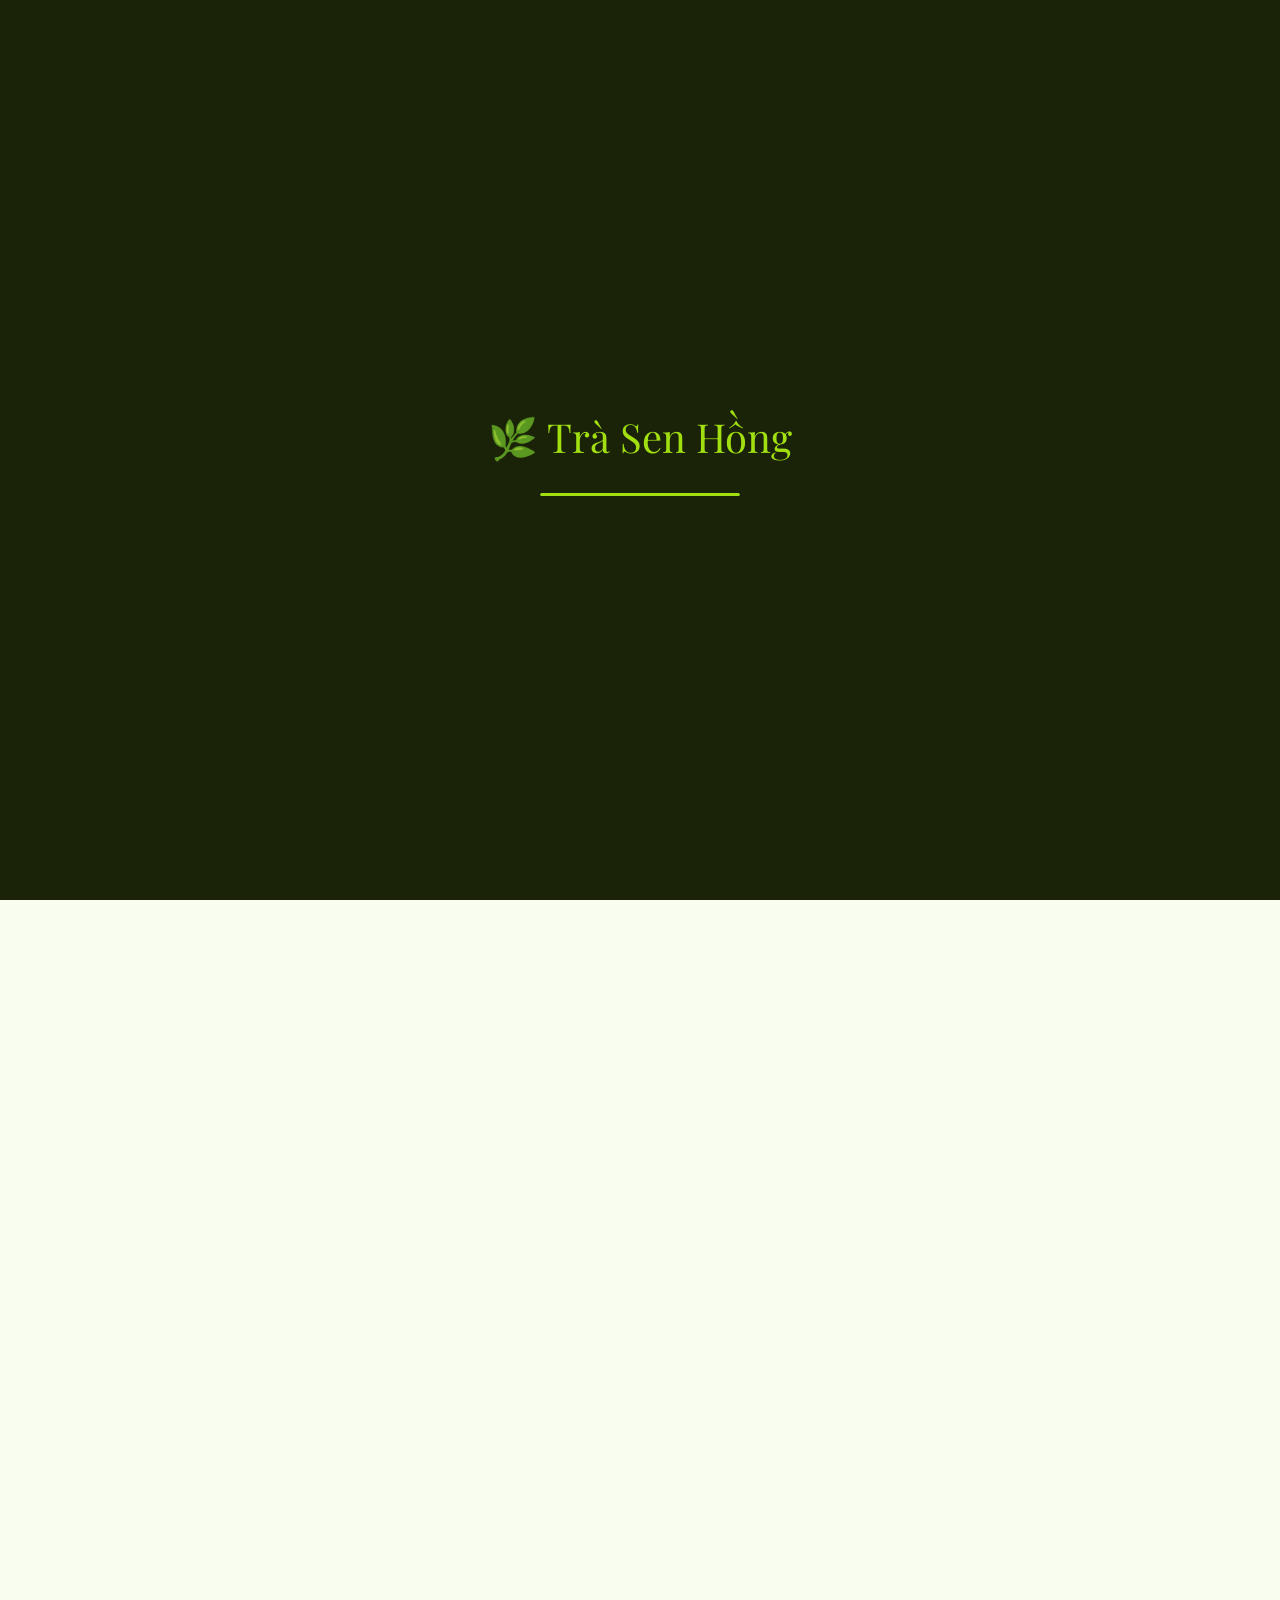
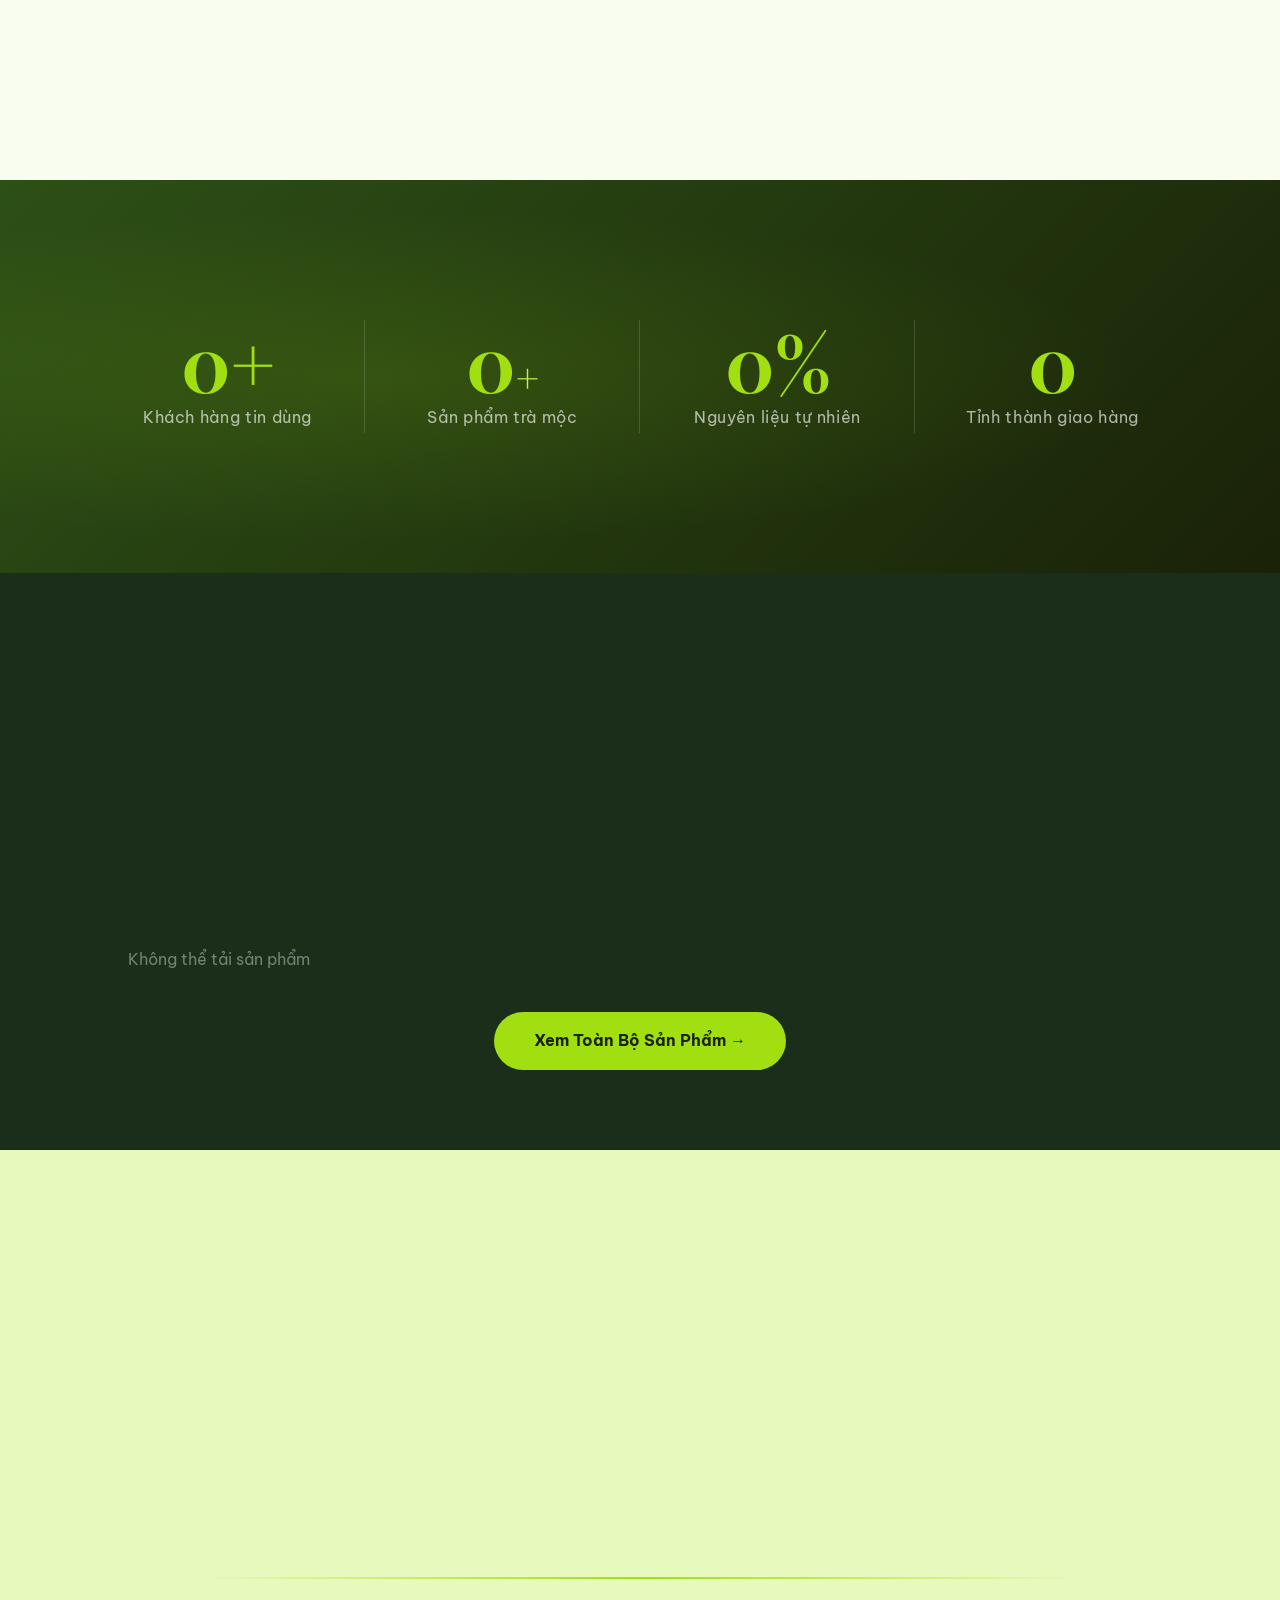
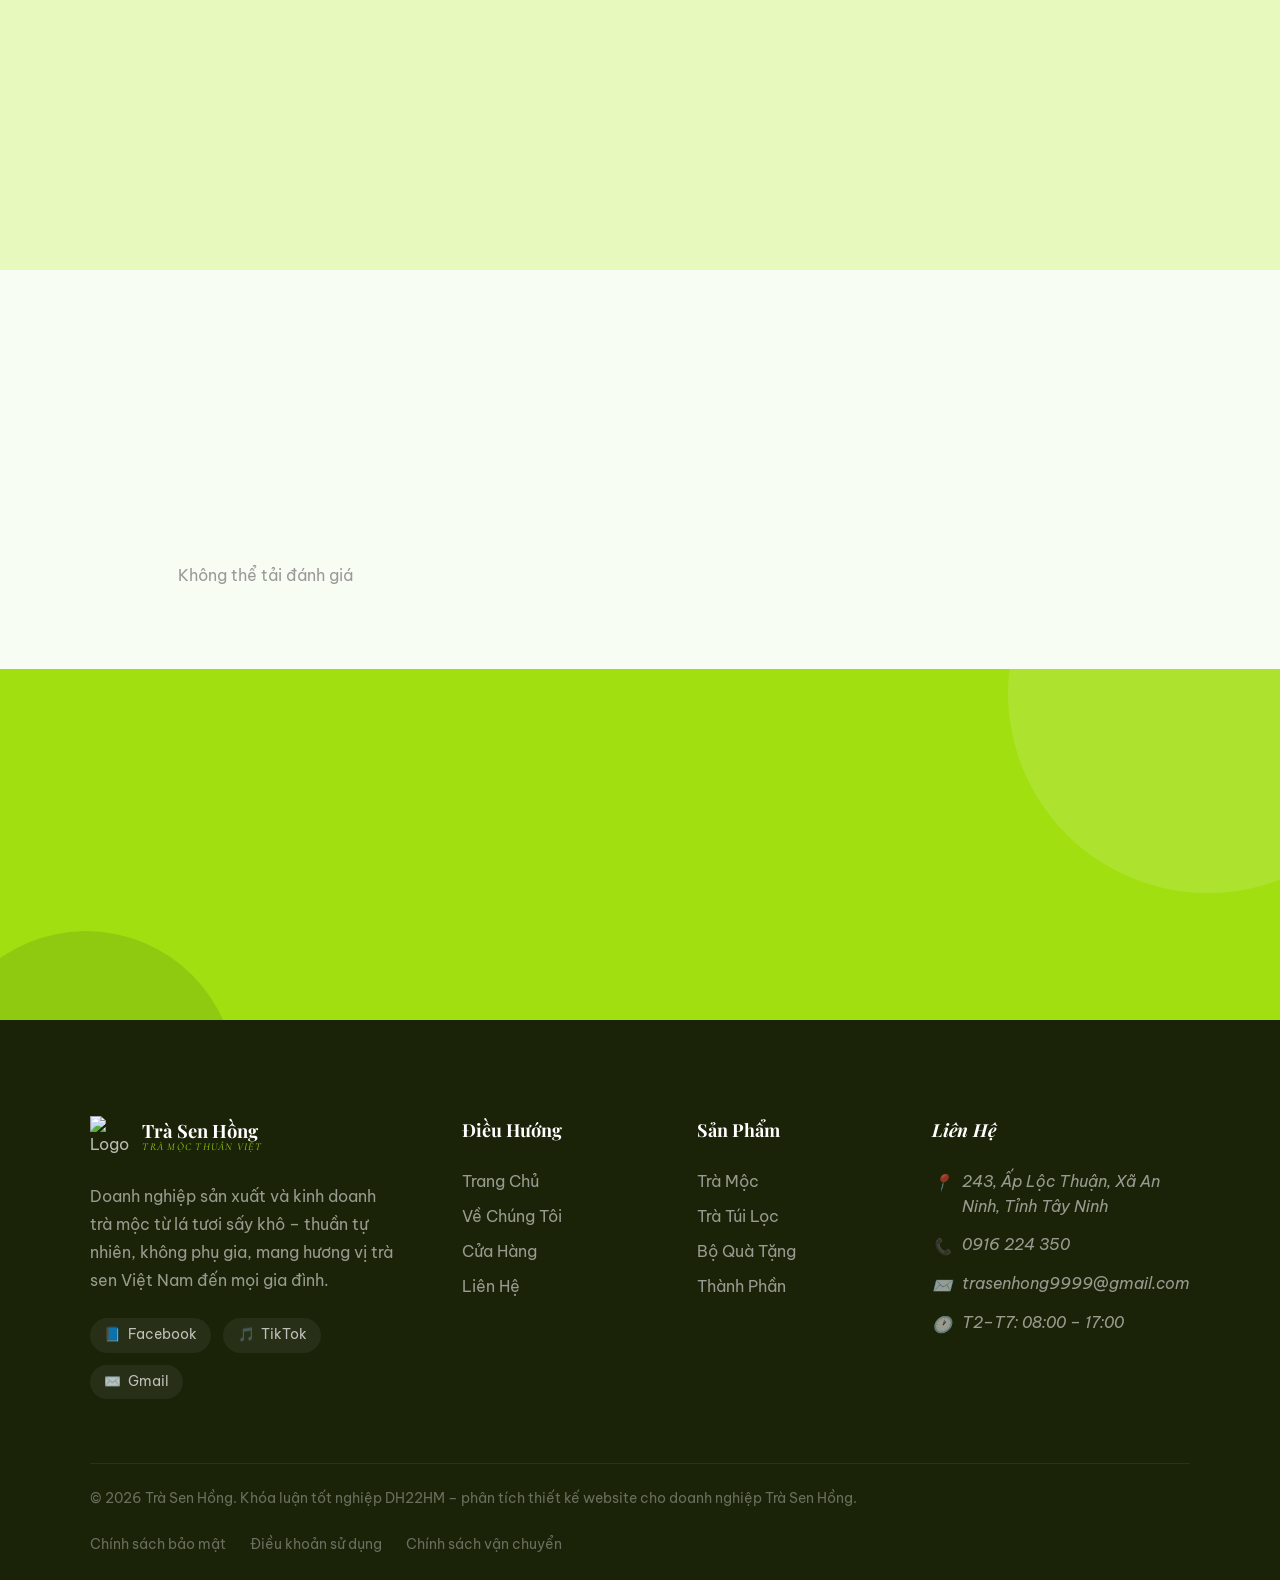
==== index.html @ fddbf292 "update url_tocss" ====
<!doctype html>
<html lang="vi">
  <head>
    <meta charset="UTF-8" />
    <meta name="viewport" content="width=device-width, initial-scale=1.0" />
    <title>Trà Sen Hồng – Trà Mộc Thiên Nhiên Thuần Việt</title>
    <meta
      name="description"
      content="Trà Sen Hồng – Thương hiệu trà mộc từ lá tươi sấy khô đóng hộp, thuần tự nhiên, không phụ gia. Mang hương vị trà xanh Việt Nam đến mọi gia đình."
    />
    <link rel="canonical" href="https://trasenhong.vn/" />
    <meta property="og:type" content="website" />
    <meta
      property="og:title"
      content="Trà Sen Hồng – Trà Mộc Thiên Nhiên Thuần Việt"
    />
    <meta
      property="og:description"
      content="Trà mộc từ lá tươi sấy khô, thuần tự nhiên, đóng hộp cao cấp."
    />
    <link rel="icon" type="image/png" href="./assets/icon/lono_notext.png" />
    <link rel="preconnect" href="https://fonts.googleapis.com" />
    <link rel="preconnect" href="https://fonts.gstatic.com" crossorigin />
    <link rel="stylesheet" href="assets/css/main.css" />
    <style>
      /* ── Products section override ── */
      .hp-products {
        background: #1a2e1a;
        padding: 80px 0;
      }
      .hp-products .section-label {
        color: var(--clr-primary);
      }
      .hp-products .section-heading {
        color: #fff;
      }
      .hp-products .section-subtext {
        color: rgba(255, 255, 255, 0.6);
      }

      .hp-product-grid {
        display: grid;
        grid-template-columns: repeat(auto-fill, minmax(240px, 1fr));
        gap: 24px;
        margin-top: 40px;
        align-items: stretch;
      }
      .hp-card {
        background: #fff;
        border-radius: 20px;
        overflow: hidden;
        transition:
          transform 0.3s,
          box-shadow 0.3s;
        cursor: pointer;
        box-shadow: 0 4px 24px rgba(0, 0, 0, 0.1);
        display: flex;
        flex-direction: column;
      }
      .hp-card:hover {
        transform: translateY(-8px);
        box-shadow: 0 20px 48px rgba(0, 0, 0, 0.2);
      }
      .hp-card__img-wrap {
        width: 100%;
        height: 220px;
        overflow: hidden;
        background: #f0f7f0;
        position: relative;
        flex-shrink: 0;
      }
      .hp-card__img-wrap img {
        width: 100%;
        height: 100%;
        object-fit: cover;
        object-position: center;
        transition: transform 0.4s;
        display: block;
      }
      .hp-card:hover .hp-card__img-wrap img {
        transform: scale(1.07);
      }
      .hp-card__emoji {
        width: 100%;
        height: 100%;
        display: flex;
        align-items: center;
        justify-content: center;
        font-size: 4rem;
      }
      .hp-card__body {
        padding: 16px 16px 14px;
        display: flex;
        flex-direction: column;
        flex: 1;
      }
      .hp-card__cat {
        font-size: 0.7rem;
        color: var(--clr-primary);
        font-weight: 700;
        text-transform: uppercase;
        letter-spacing: 0.09em;
        margin-bottom: 6px;
      }
      .hp-card__name {
        font-size: 1rem;
        font-weight: 700;
        color: #1a2e1a;
        margin-bottom: 10px;
        line-height: 1.4;
        flex: 1;
      }
      .hp-card__price {
        display: flex;
        align-items: center;
        gap: 8px;
        margin-bottom: 14px;
        flex-wrap: wrap;
      }
      .hp-card__price-cur {
        font-size: 1.1rem;
        font-weight: 700;
        color: var(--clr-primary);
      }
      .hp-card__price-old {
        font-size: 0.82rem;
        color: #bbb;
        text-decoration: line-through;
      }
      .hp-card__btn {
        display: block;
        width: 100%;
        padding: 11px;
        background: var(--clr-primary);
        color: #fff;
        border: none;
        border-radius: 10px;
        font-size: 0.92rem;
        font-weight: 700;
        cursor: pointer;
        transition:
          background 0.2s,
          transform 0.15s;
        letter-spacing: 0.02em;
      }
      .hp-card__btn:hover {
        background: #5a9e28;
        transform: scale(1.02);
      }
      .hp-products-loading {
        text-align: center;
        color: rgba(255, 255, 255, 0.5);
        padding: 60px 0;
        font-size: 1.1rem;
      }

      /* ── Reviews ── */
      .reviews-section {
        padding: 80px 0;
        background: #f8fdf4;
      }
      .review-grid {
        display: grid;
        grid-template-columns: repeat(auto-fill, minmax(280px, 1fr));
        gap: 24px;
        margin-top: 40px;
      }
      .review-card {
        background: #fff;
        border-radius: 16px;
        padding: 28px 24px;
        box-shadow: 0 4px 20px rgba(0, 0, 0, 0.06);
        border-left: 4px solid var(--clr-primary);
      }
      .review-card__stars {
        color: #f5a623;
        font-size: 1.1rem;
        margin-bottom: 8px;
      }
      .review-card__text {
        color: #444;
        font-style: italic;
        line-height: 1.7;
        margin-bottom: 16px;
        font-size: 0.95rem;
      }
      .review-card__author {
        display: flex;
        align-items: center;
        gap: 12px;
      }
      .review-card__avatar {
        width: 42px;
        height: 42px;
        border-radius: 50%;
        background: var(--clr-primary);
        color: #fff;
        font-weight: 700;
        font-size: 1rem;
        display: flex;
        align-items: center;
        justify-content: center;
        flex-shrink: 0;
      }
      .review-card__name {
        font-weight: 700;
        color: #1a2e1a;
        font-size: 0.9rem;
      }
      .review-card__loc {
        font-size: 0.8rem;
        color: #888;
      }
      .reviews-loading {
        text-align: center;
        color: #999;
        padding: 40px 0;
      }
    </style>
  </head>
  <body>
    <div class="page-loader" aria-hidden="true">
      <div class="loader__logo">🌿 Trà Sen Hồng</div>
      <div class="loader__bar-wrap"><div class="loader__bar"></div></div>
    </div>

    <div class="scroll-progress" aria-hidden="true"></div>
    <button class="back-to-top" aria-label="Lên đầu trang">↑</button>

    <header class="navbar transparent" role="banner">
      <div class="container navbar__inner">
        <a
          href="index.html"
          class="navbar__logo"
          aria-label="Trà Sen Hồng – Trang chủ"
        >
          <img
            src="./assets/icon/logo.png"
            class="navbar__logo-img"
            alt="Logo Trà Sen Hồng"
          />
          <div class="navbar__logo-text">
            <span class="navbar__logo-name">Trà Sen Hồng</span>
            <span class="navbar__logo-tagline">Trà Việt</span>
          </div>
        </a>
        <nav class="navbar__menu" aria-label="Menu chính">
          <a href="index.html" class="navbar__link active">Trang Chủ</a>
          <a href="about.html" class="navbar__link">Về Chúng Tôi</a>
          <a href="shop.html" class="navbar__link">Cửa Hàng</a>
          <a href="contact.html" class="navbar__link">Liên Hệ</a>
          <a href="shop.html" class="navbar__link navbar__cta ripple-wrap"
            >Mua Ngay</a
          >
        </nav>
        <button
          class="navbar__hamburger"
          aria-label="Mở menu"
          aria-expanded="false"
          aria-controls="mobile-drawer"
        >
          <span class="hamburger-line"></span>
          <span class="hamburger-line"></span>
          <span class="hamburger-line"></span>
        </button>
      </div>
      <nav class="navbar__drawer" id="mobile-drawer" aria-label="Menu di động">
        <a href="index.html" class="navbar__link">Trang Chủ</a>
        <a href="about.html" class="navbar__link">Về Chúng Tôi</a>
        <a href="shop.html" class="navbar__link">Cửa Hàng</a>
        <a href="contact.html" class="navbar__link">Liên Hệ</a>
        <a
          href="shop.html"
          class="navbar__link"
          style="color: var(--clr-primary)"
          >🛒 Mua Ngay</a
        >
      </nav>
    </header>

    <!-- HERO -->
    <section class="hero" id="hero" aria-label="Giới thiệu Trà Sen Hồng">
      <div class="hero__video-wrap">
        <video
          class="hero__video"
          src="assets/vid/qc_background.mp4"
          autoplay
          muted
          loop
          playsinline
          poster="assets/pic/backgr_main.jpg"
          aria-hidden="true"
        ></video>
      </div>
      <div class="hero__overlay" aria-hidden="true"></div>
      <div class="container">
        <div class="hero__content">
          <p class="hero__eyebrow">
            <span class="hero__eyebrow-line"></span>
            THUẦN TỰ NHIÊN • TINH HOA TỪ SEN
          </p>
          <h1 class="hero__title">
            Thưởng Thức Trà<br />
            <em>Từ Vẻ Đẹp Cây Sen</em>
          </h1>
          <p class="hero__desc">
            Từ những phần tinh túy nhất của cây sen – lá, hoa đến hạt – từng
            nguyên liệu đều được chọn lựa kỹ lưỡng và kết hợp với thảo mộc tự
            nhiên. Đảm bảo an toàn mà vẫn giữ được tinh túy từ thiên nhiên.
          </p>
          <div class="hero__actions">
            <a href="shop.html" class="btn btn-primary ripple-wrap"
              >🛒 Mua Sản Phẩm</a
            >
            <a href="#about" class="btn btn-outline">Tìm Hiểu Thêm</a>
          </div>
        </div>
      </div>
      <div class="hero__badges" aria-hidden="true">
        <div class="hero__badge">
          <div class="hero__badge-text">
            <span class="hero__badge-num">100%</span>
            <span class="hero__badge-label">Tự nhiên</span>
          </div>
        </div>
        <div class="hero__badge">
          <div class="hero__badge-text">
            <span class="hero__badge-num">300+</span>
            <span class="hero__badge-label">Đơn giao</span>
          </div>
        </div>
      </div>
      <div class="hero__scroll-cue" aria-hidden="true">
        <div class="hero__scroll-mouse"></div>
        <span>Cuộn xuống</span>
      </div>
    </section>

    <!-- ABOUT SNIPPET -->
    <section class="about section" id="about" aria-labelledby="about-heading">
      <div class="container">
        <div class="about__inner">
          <div
            class="about__image-wrap parallax-img-wrap"
            data-parallax-speed="0.05"
            data-reveal="left"
          >
            <img
              src="https://images.unsplash.com/photo-1544787219-7f47ccb76574?w=700&auto=format&fit=crop"
              alt="Vườn trà xanh của Trà Sen Hồng"
              loading="lazy"
              width="700"
              height="875"
            />
            <div class="about__image-badge float-anim">
              <strong>5+</strong>
              <span>Năm kinh nghiệm</span>
            </div>
          </div>
          <div class="about__content" data-reveal="right">
            <p class="section-label">Về Chúng Tôi</p>
            <h2 class="section-heading" id="about-heading">
              Câu Chuyện Của<br /><span>Trà Sen Hồng</span>
            </h2>
            <p class="about__desc">
              Trà Sen Hồng được thành lập với tâm huyết mang đến cho người Việt
              những sản phẩm trà mộc chất lượng cao, thuần tự nhiên. Chúng tôi
              lựa chọn từng nguyên liệu tươi, với phương pháp sấy khô đảm bảo
              giữ nguyên dưỡng chất và hương thơm đặc trưng.
            </p>
            <div class="about__values stagger-children">
              <div class="about__value-item">
                <div class="about__value-text">
                  <strong>Nguyên liệu sạch</strong>
                  <span>Lá tươi không thuốc trừ sâu</span>
                </div>
              </div>
              <div class="about__value-item">
                <div class="about__value-text">
                  <strong>Công nghệ hiện đại</strong>
                  <span>Sấy khô giữ hương vị</span>
                </div>
              </div>
              <div class="about__value-item">
                <div class="about__value-text">
                  <strong>Đóng hộp cao cấp</strong>
                  <span>Bảo quản dài lâu</span>
                </div>
              </div>
              <div class="about__value-item">
                <div class="about__value-text">
                  <strong>Giao hàng toàn quốc</strong>
                  <span>Nhanh chóng, an toàn</span>
                </div>
              </div>
            </div>
            <a href="about.html" class="btn btn-dark">Xem Thêm Về Chúng Tôi</a>
          </div>
        </div>
      </div>
    </section>

    <!-- STATS -->
    <section class="stats section" id="stats" aria-label="Thống kê nổi bật">
      <div class="container">
        <div class="stats__grid">
          <div class="stats__item">
            <div class="stats__number">
              <span class="counter" data-target="500" data-suffix="+">0+</span>
            </div>
            <p class="stats__label">Khách hàng tin dùng</p>
          </div>
          <div class="stats__item">
            <div class="stats__number">
              <span class="counter" data-target="8">0</span
              ><span class="stats__unit">+</span>
            </div>
            <p class="stats__label">Sản phẩm trà mộc</p>
          </div>
          <div class="stats__item">
            <div class="stats__number">
              <span class="counter" data-target="100" data-suffix="%">0%</span>
            </div>
            <p class="stats__label">Nguyên liệu tự nhiên</p>
          </div>
          <div class="stats__item">
            <div class="stats__number">
              <span class="counter" data-target="63">0</span>
            </div>
            <p class="stats__label">Tỉnh thành giao hàng</p>
          </div>
        </div>
      </div>
    </section>

    <!-- SẢN PHẨM TỪ API -->
    <section
      class="hp-products"
      id="products"
      aria-labelledby="products-heading"
    >
      <div class="container">
        <div class="text-center" data-reveal>
          <p class="section-label">Sản Phẩm</p>
          <h2 class="section-heading" id="products-heading">
            Trà Mộc<br /><span>Chọn Lọc</span>
          </h2>
          <p
            class="section-subtext"
            style="text-align: center; max-width: 600px; margin-inline: auto"
          >
            Từng hộp trà là kết tinh của thiên nhiên và kỹ thuật sấy khô hiện
            đại giữ nguyên hương thơm tươi ngon của lá trà xanh.
          </p>
        </div>
        <div class="hp-product-grid" id="hpProductGrid">
          <div class="hp-products-loading">🍃 Đang tải sản phẩm…</div>
        </div>
        <div class="text-center" style="margin-top: 40px">
          <a
            href="shop.html"
            class="btn btn-primary"
            style="padding: 1rem 2.5rem; font-size: 1rem"
            >Xem Toàn Bộ Sản Phẩm →</a
          >
        </div>
      </div>
    </section>

    <!-- QUY TRÌNH -->
    <section
      class="process section"
      id="process"
      aria-labelledby="process-heading"
    >
      <div class="container">
        <div class="text-center" data-reveal>
          <p class="section-label">Quy Trình</p>
          <h2 class="section-heading" id="process-heading">
            Từ Vườn Trà<br /><span>Đến Hộp Trà Của Bạn</span>
          </h2>
          <p class="section-subtext" style="margin-inline: auto">
            Mỗi hộp trà Sen Hồng trải qua 4 giai đoạn kiểm soát chất lượng
            nghiêm ngặt.
          </p>
        </div>
        <div class="process__steps">
          <div class="process__step" data-reveal>
            <span class="process__step-num" aria-hidden="true">01</span>
            <h3 class="process__step-title">Thu Hái</h3>
            <p class="process__step-desc">
              Nguyên liệu được thu hái thủ công từ các loại thảo mộc vào thời
              điểm thích hợp, đảm bảo độ tươi và chất lượng tốt nhất.
            </p>
          </div>
          <div class="process__step" data-reveal>
            <span class="process__step-num" aria-hidden="true">02</span>
            <h3 class="process__step-title">Phân Loại</h3>
            <p class="process__step-desc">
              Từng nguyên liệu được chọn lọc kỹ theo kích thước, màu sắc và chất
              lượng, loại bỏ tạp chất để giữ lại phần tinh túy nhất.
            </p>
          </div>
          <div class="process__step" data-reveal>
            <span class="process__step-num" aria-hidden="true">03</span>
            <h3 class="process__step-title">Sấy Khô</h3>
            <p class="process__step-desc">
              Sử dụng công nghệ sấy hiện đại với nhiệt độ phù hợp, giúp giữ
              nguyên hương thơm tự nhiên và dưỡng chất của thảo mộc.
            </p>
          </div>
          <div class="process__step" data-reveal>
            <span class="process__step-num" aria-hidden="true">04</span>
            <h3 class="process__step-title">Đóng Gói</h3>
            <p class="process__step-desc">
              Sản phẩm được đóng gói trong môi trường sạch, đảm bảo an toàn và
              giữ trọn hương vị khi đến tay người dùng.
            </p>
          </div>
        </div>
      </div>
    </section>

    <!-- ĐÁNH GIÁ TỪ DATABASE -->
    <section
      class="reviews-section"
      id="reviews"
      aria-labelledby="reviews-heading"
    >
      <div class="container">
        <div class="text-center" data-reveal>
          <p class="section-label">Khách Hàng Nói Gì</p>
          <h2 class="section-heading" id="reviews-heading">
            Phản Hồi Từ<br /><span>Người Thưởng Trà</span>
          </h2>
        </div>
        <div class="review-grid" id="reviewGrid">
          <div class="reviews-loading">🍃 Đang tải đánh giá…</div>
        </div>
      </div>
    </section>

    <!-- CTA -->
    <section class="cta-banner" id="cta" aria-labelledby="cta-heading">
      <div class="container">
        <div class="cta-banner__inner" data-reveal>
          <div>
            <h2 class="cta-banner__title" id="cta-heading">
              Thưởng Thức Trà Sen Hồng Ngay Hôm Nay
            </h2>
            <p class="cta-banner__desc">
              Miễn phí vận chuyển cho đơn hàng từ 200.000₫ · Giao toàn quốc
            </p>
          </div>
          <div class="cta-banner__actions">
            <a href="shop.html" class="btn btn-dark ripple-wrap"
              >🛒 Đặt Hàng Ngay</a
            >
            <a
              href="contact.html"
              class="btn"
              style="
                background: transparent;
                border: 2px solid var(--clr-dark);
                color: var(--clr-dark);
              "
              >Liên Hệ</a
            >
          </div>
        </div>
      </div>
    </section>

    <!-- FOOTER -->
    <footer class="footer" role="contentinfo">
      <div class="container">
        <div class="footer__grid">
          <div class="footer__brand">
            <a
              href="index.html"
              class="navbar__logo"
              aria-label="Trà Sen Hồng – Trang chủ"
            >
              <img
                src="./assets/icon/lono_notext.png"
                class="navbar__logo-img"
                alt="Logo Trà Sen Hồng"
                aria-hidden="true"
              />
              <div class="navbar__logo-text">
                <span class="navbar__logo-name">Trà Sen Hồng</span>
                <span class="navbar__logo-tagline">Trà Mộc Thuần Việt</span>
              </div>
            </a>
            <p class="footer__tagline">
              Doanh nghiệp sản xuất và kinh doanh trà mộc từ lá tươi sấy khô –
              thuần tự nhiên, không phụ gia, mang hương vị trà sen Việt Nam đến
              mọi gia đình.
            </p>
            <div class="footer__socials">
              <a
                href="https://www.facebook.com/profile.php?id=100079732578251"
                class="footer__social-link"
                target="_blank"
                rel="noopener"
                ><span>📘</span> Facebook</a
              >
              <a
                href="https://www.tiktok.com/@trasenhongloan"
                class="footer__social-link"
                target="_blank"
                rel="noopener"
                ><span>🎵</span> TikTok</a
              >
              <a
                href="mailto:trasenhong9999@gmail.com"
                class="footer__social-link"
                ><span>✉️</span> Gmail</a
              >
            </div>
          </div>
          <nav aria-label="Liên kết trang">
            <h3 class="footer__col-title">Điều Hướng</h3>
            <ul class="footer__links">
              <li><a href="index.html" class="footer__link">Trang Chủ</a></li>
              <li>
                <a href="about.html" class="footer__link">Về Chúng Tôi</a>
              </li>
              <li><a href="shop.html" class="footer__link">Cửa Hàng</a></li>
              <li><a href="contact.html" class="footer__link">Liên Hệ</a></li>
            </ul>
          </nav>
          <nav aria-label="Danh mục sản phẩm">
            <h3 class="footer__col-title">Sản Phẩm</h3>
            <ul class="footer__links">
              <li>
                <a href="shop.html?cat=tra-moc" class="footer__link">Trà Mộc</a>
              </li>
              <li>
                <a href="shop.html?cat=tra-tui-loc" class="footer__link"
                  >Trà Túi Lọc</a
                >
              </li>
              <li>
                <a href="shop.html?cat=qua-tang" class="footer__link"
                  >Bộ Quà Tặng</a
                >
              </li>
              <li>
                <a href="shop.html?cat=thanh-phan" class="footer__link"
                  >Thành Phần</a
                >
              </li>
            </ul>
          </nav>
          <address>
            <h3 class="footer__col-title">Liên Hệ</h3>
            <ul class="footer__contact-items">
              <li class="footer__contact-item">
                <span class="footer__contact-icon">📍</span
                ><span>243, Ấp Lộc Thuận, Xã An Ninh, Tỉnh Tây Ninh</span>
              </li>
              <li class="footer__contact-item">
                <span class="footer__contact-icon">📞</span
                ><a href="tel:+840916224350" style="color: inherit"
                  >0916 224 350</a
                >
              </li>
              <li class="footer__contact-item">
                <span class="footer__contact-icon">✉️</span
                ><a
                  href="mailto:trasenhong9999@gmail.com"
                  style="color: inherit"
                  >trasenhong9999@gmail.com</a
                >
              </li>
              <li class="footer__contact-item">
                <span class="footer__contact-icon">🕐</span
                ><span>T2–T7: 08:00 – 17:00</span>
              </li>
            </ul>
          </address>
        </div>
        <div class="footer__bottom">
          <p class="footer__copy">
            © 2026 <a href="index.html">Trà Sen Hồng</a>. Khóa luận tốt nghiệp
            DH22HM – phân tích thiết kế website cho doanh nghiệp Trà Sen Hồng.
          </p>
          <nav class="footer__legal" aria-label="Pháp lý">
            <a href="#">Chính sách bảo mật</a>
            <a href="#">Điều khoản sử dụng</a>
            <a href="#">Chính sách vận chuyển</a>
          </nav>
        </div>
      </div>
    </footer>

    <script src="js/main.js"></script>
    <script src="js/navbar.js"></script>
    <script src="js/api.js"></script>
    <script>
      (function () {
        const BASE_URL = "http://localhost:3000";
        const API_URL = BASE_URL + "/api";
        const fmt = (n) => n.toLocaleString("vi-VN") + "₫";
        const emojis = ["🍵", "🌿", "🎁", "🌸", "🫖", "🌺", "🏆", "🫙"];
        const getEmoji = (id) => emojis[(id - 1) % emojis.length] || "🍵";
        const catMap = {
          "tra-moc": "Trà Mộc",
          "tra-tui-loc": "Trà Túi Lọc",
          "qua-tang": "Bộ Quà Tặng",
          "thanh-phan": "Thành Phần",
        };

        // ── Load sản phẩm ──
        async function loadProducts() {
          const grid = document.getElementById("hpProductGrid");
          try {
            const res = await fetch(`${API_URL}/products?limit=4&sort=newest`);
            const data = await res.json();
            if (!data.success || !data.rows.length) {
              grid.innerHTML =
                "<p style='color:#aaa;text-align:center'>Chưa có sản phẩm</p>";
              return;
            }
            grid.innerHTML = data.rows
              .map((p) => {
                const imgSrc = p.images?.length
                  ? p.images[0].startsWith("http")
                    ? p.images[0]
                    : BASE_URL + p.images[0]
                  : null;

                const discount = p.original_price
                  ? Math.round((1 - p.price / p.original_price) * 100)
                  : 0;
                const imgBlock = imgSrc
                  ? `<div class="hp-card__img-wrap"><img src="${imgSrc}" alt="${p.name}" loading="lazy"></div>`
                  : `<div class="hp-card__img-wrap"><div class="hp-card__emoji">${getEmoji(p.id)}</div></div>`;
                return `
          <div class="hp-card" onclick="location.href='shop.html'">
            ${imgBlock}
            <div class="hp-card__body">
              <p class="hp-card__cat">${catMap[p.category_slug] || p.category_slug}</p>
              <h3 class="hp-card__name">${p.name}</h3>
              <div class="hp-card__price">
                <span class="hp-card__price-cur">${fmt(p.price)}</span>
                ${p.original_price ? `<span class="hp-card__price-old">${fmt(p.original_price)}</span>` : ""}
                ${discount ? `<span style="background:#e8f5e9;color:#2d6a2d;font-size:.72rem;padding:2px 8px;border-radius:20px;font-weight:700">-${discount}%</span>` : ""}
              </div>
              <button class="hp-card__btn" onclick="event.stopPropagation();location.href='shop.html'">🛒 Mua Ngay</button>
            </div>
          </div>`;
              })
              .join("");
          } catch (e) {
            grid.innerHTML =
              "<p style='color:rgba(255,255,255,.4);text-align:center'>Không thể tải sản phẩm</p>";
          }
        }

        // ── Load đánh giá ──
        async function loadReviews() {
          const grid = document.getElementById("reviewGrid");
          try {
            const res = await fetch(`${API_URL}/reviews?limit=5`);
            const data = await res.json();
            if (!data.success || !data.reviews.length) {
              grid.innerHTML =
                "<p style='color:#999;text-align:center'>Chưa có đánh giá</p>";
              return;
            }
            grid.innerHTML = data.reviews
              .map((r) => {
                const stars = "★".repeat(r.rating) + "☆".repeat(5 - r.rating);
                const initial = r.name.trim().charAt(0).toUpperCase();
                return `
          <div class="review-card">
            <div class="review-card__stars">${stars}</div>
            <p class="review-card__text">${r.content}</p>
            <div class="review-card__author">
              <div class="review-card__avatar">${initial}</div>
              <div>
                <p class="review-card__name">${r.name}</p>
                <p class="review-card__loc">${r.location || ""}</p>
              </div>
            </div>
          </div>`;
              })
              .join("");
          } catch (e) {
            grid.innerHTML =
              "<p style='color:#999;text-align:center'>Không thể tải đánh giá</p>";
          }
        }

        loadProducts();
        loadReviews();
      })();
    </script>
  </body>
</html>
---- assets/css/main.css ----
@import url('https://fonts.googleapis.com/css2?family=Playfair+Display:ital,wght@0,600;0,700;1,600&family=Be+Vietnam+Pro:wght@400;500;600;700&family=Cormorant+Garamond:ital,wght@1,500;1,600&display=swap');

/* ─── DESIGN TOKENS ──────────────────────────────────────────── */
:root {
  --clr-primary:       #a1df11;
  --clr-primary-dark:  #7ab80d;
  --clr-primary-light: #c8f04a;
  --clr-primary-muted: #e8f9be;
  --clr-accent:        #2d5016;
  --clr-accent-mid:    #4a7c1f;
  --clr-earth:         #8b6914;
  --clr-earth-light:   #d4a843;
  --clr-earth-pale:    #fdf6e3;
  --clr-dark:          #1a2208;
  --clr-dark-mid:      #2c3d10;
  --clr-text-dark:     #1e2d09;
  --clr-text-body:     #3d4a1e;
  --clr-text-muted:    #6b7a45;
  --clr-white:         #ffffff;
  --clr-off-white:     #f9fdf0;

  --font-display: 'Playfair Display', Georgia, serif;
  --font-body:    'Be Vietnam Pro', sans-serif;
  --font-accent:  'Cormorant Garamond', Georgia, serif;

  --fs-xs:   clamp(0.75rem,  1.5vw, 0.85rem);
  --fs-sm:   clamp(0.875rem, 1.8vw, 1rem);
  --fs-base: clamp(1rem,     2vw,   1.125rem);
  --fs-md:   clamp(1.125rem, 2.5vw, 1.35rem);
  --fs-lg:   clamp(1.35rem,  3vw,   1.75rem);
  --fs-xl:   clamp(1.75rem,  4vw,   2.5rem);
  --fs-2xl:  clamp(2.2rem,   5vw,   3.5rem);
  --fs-3xl:  clamp(2.8rem,   6vw,   5rem);

  --space-xs:  0.5rem;
  --space-sm:  1rem;
  --space-md:  1.5rem;
  --space-lg:  2.5rem;
  --space-xl:  4rem;
  --space-2xl: 6rem;
  --space-3xl: 9rem;

  --radius-sm:   6px;
  --radius-md:   12px;
  --radius-lg:   20px;
  --radius-xl:   40px;
  --radius-pill: 999px;

  --shadow-sm:  0 2px 8px rgba(45,80,22,.12);
  --shadow-md:  0 6px 24px rgba(45,80,22,.18);
  --shadow-lg:  0 16px 48px rgba(45,80,22,.22);
  --shadow-glow: 0 0 30px rgba(161,223,17,.35);

  --ease-out:    cubic-bezier(0.25, 0.46, 0.45, 0.94);
  --ease-spring: cubic-bezier(0.34, 1.56, 0.64, 1);
  --dur-fast:  0.2s;
  --dur-mid:   0.4s;
  --dur-slow:  0.7s;

  --container-max: 1280px;
  --nav-height:    80px;
  --section-pad:   clamp(3rem, 8vw, 7rem);
}

/* ─── RESET & BASE ───────────────────────────────────────────── */
*, *::before, *::after { box-sizing: border-box; margin: 0; padding: 0; }
html { scroll-behavior: smooth; font-size: 16px; }
body {
  font-family: var(--font-body);
  color: var(--clr-text-body);
  background: var(--clr-white);
  line-height: 1.6;
  overflow-x: hidden;
}
img, video { display: block; max-width: 100%; }
a { text-decoration: none; color: inherit; }
button { cursor: pointer; border: none; background: none; font: inherit; }
ul { list-style: none; }
input, textarea, select { font: inherit; }

.container {
  width: 100%;
  max-width: var(--container-max);
  margin-inline: auto;
  padding-inline: clamp(1rem, 4vw, 2.5rem);
}

.section { padding-block: var(--section-pad); }
.text-center { text-align: center; }

.section-label {
  display: inline-flex;
  align-items: center;
  gap: 0.6rem;
  font-size: var(--fs-xs);
  font-weight: 700;
  letter-spacing: 0.18em;
  text-transform: uppercase;
  color: var(--clr-accent);
  margin-bottom: var(--space-sm);
}
.section-label::before, .section-label::after {
  content: '';
  display: block;
  width: 28px;
  height: 1.5px;
  background: currentColor;
  opacity: 0.5;
}

.section-heading {
  font-family: var(--font-display);
  font-size: var(--fs-2xl);
  font-weight: 700;
  color: var(--clr-text-dark);
  line-height: 1.15;
  margin-bottom: var(--space-sm);
}
.section-heading span { color: var(--clr-accent); }
.section-subtext {
  font-size: var(--fs-base);
  color: var(--clr-text-muted);
  max-width: 60ch;
  line-height: 1.8;
}

/* ─── BUTTONS ────────────────────────────────────────────────── */
.btn {
  display: inline-flex;
  align-items: center;
  gap: 0.5rem;
  padding: 0.85rem 1.75rem;
  font-size: var(--fs-sm);
  font-weight: 700;
  border-radius: var(--radius-pill);
  transition: all var(--dur-fast) var(--ease-spring);
  position: relative;
  overflow: hidden;
  white-space: nowrap;
}
.btn-primary {
  background: var(--clr-primary);
  color: var(--clr-dark);
}
.btn-primary:hover {
  background: var(--clr-primary-light);
  transform: translateY(-2px);
  box-shadow: 0 6px 20px rgba(161,223,17,.4);
}
.btn-outline {
  background: transparent;
  border: 2px solid rgba(255,255,255,.5);
  color: var(--clr-white);
}
.btn-outline:hover {
  border-color: var(--clr-primary);
  color: var(--clr-primary);
  transform: translateY(-2px);
}
.btn-dark {
  background: var(--clr-dark);
  color: var(--clr-white);
}
.btn-dark:hover {
  background: var(--clr-dark-mid);
  transform: translateY(-2px);
  box-shadow: var(--shadow-md);
}

/* Ripple */
.ripple-wrap { overflow: hidden; }
.ripple {
  position: absolute;
  border-radius: 50%;
  background: rgba(255,255,255,.3);
  transform: scale(0);
  animation: rippleAnim .6s linear;
  pointer-events: none;
}
@keyframes rippleAnim {
  to { transform: scale(4); opacity: 0; }
}

/* ─── PAGE LOADER ────────────────────────────────────────────── */
.page-loader {
  position: fixed;
  inset: 0;
  background: var(--clr-dark);
  z-index: 9999;
  display: flex;
  flex-direction: column;
  align-items: center;
  justify-content: center;
  gap: var(--space-md);
  transition: opacity var(--dur-mid) var(--ease-out), visibility var(--dur-mid);
}
.page-loader.hidden { opacity: 0; visibility: hidden; pointer-events: none; }
.loader__logo {
  font-family: var(--font-display);
  font-size: var(--fs-xl);
  color: var(--clr-primary);
}
.loader__bar-wrap {
  width: 200px;
  height: 3px;
  background: rgba(255,255,255,.1);
  border-radius: 2px;
  overflow: hidden;
}
.loader__bar {
  height: 100%;
  background: var(--clr-primary);
  border-radius: 2px;
  animation: loaderBar 0.8s var(--ease-out) forwards;
}
@keyframes loaderBar {
  from { width: 0; }
  to   { width: 100%; }
}

/* ─── SCROLL PROGRESS ────────────────────────────────────────── */
.scroll-progress {
  position: fixed;
  top: 0;
  left: 0;
  height: 3px;
  background: var(--clr-primary);
  z-index: 2000;
  transition: width .1s linear;
}

/* ─── BACK TO TOP ────────────────────────────────────────────── */
.back-to-top {
  position: fixed;
  bottom: 2rem;
  right: 2rem;
  width: 46px;
  height: 46px;
  border-radius: 50%;
  background: var(--clr-primary);
  color: var(--clr-dark);
  font-size: 1.1rem;
  font-weight: 700;
  z-index: 100;
  opacity: 0;
  transform: translateY(16px);
  transition: all var(--dur-mid) var(--ease-spring);
  box-shadow: var(--shadow-md);
  display: flex;
  align-items: center;
  justify-content: center;
}
.back-to-top.visible { opacity: 1; transform: translateY(0); }
.back-to-top:hover { background: var(--clr-primary-light); transform: translateY(-3px); }

/* ─── REVEAL ANIMATIONS ──────────────────────────────────────── */
[data-reveal] {
  opacity: 0;
  transform: translateY(32px);
  transition: opacity .8s var(--ease-out), transform .8s var(--ease-out);
}
[data-reveal="left"]  { transform: translateX(-32px); }
[data-reveal="right"] { transform: translateX(32px); }
[data-reveal].revealed, [data-reveal="left"].revealed, [data-reveal="right"].revealed {
  opacity: 1;
  transform: none;
}

.stagger-children > * {
  opacity: 0;
  transform: translateY(24px);
  transition: opacity .6s var(--ease-out), transform .6s var(--ease-out);
}
.stagger-children.revealed > *:nth-child(1) { transition-delay: 0s; }
.stagger-children.revealed > *:nth-child(2) { transition-delay: .1s; }
.stagger-children.revealed > *:nth-child(3) { transition-delay: .2s; }
.stagger-children.revealed > *:nth-child(4) { transition-delay: .3s; }
.stagger-children.revealed > *:nth-child(5) { transition-delay: .4s; }
.stagger-children.revealed > * { opacity: 1; transform: none; }

/* Leaf particle */
.leaf-particle {
  position: absolute;
  top: -2rem;
  pointer-events: none;
  animation: leafFall linear forwards;
  z-index: 1;
  user-select: none;
}
@keyframes leafFall {
  0%   { transform: translateY(0) rotate(0deg); opacity: .9; }
  100% { transform: translateY(110vh) rotate(360deg); opacity: 0; }
}

/* Float animation */
.float-anim { animation: floatUpDown 4s ease-in-out infinite; }
@keyframes floatUpDown {
  0%, 100% { transform: translateY(0); }
  50%       { transform: translateY(-10px); }
}

/* ─── NAVBAR ─────────────────────────────────────────────────── */
.navbar {
  position: fixed;
  top: 0; left: 0; right: 0;
  z-index: 1000;
  height: var(--nav-height);
  transition: background var(--dur-mid) var(--ease-out), box-shadow var(--dur-mid) var(--ease-out);
}
.navbar.transparent { background: transparent; }
.navbar.scrolled {
  background: rgba(26,34,8,.92);
  backdrop-filter: blur(16px);
  -webkit-backdrop-filter: blur(16px);
  box-shadow: 0 2px 24px rgba(0,0,0,.3);
}
.navbar__inner {
  display: flex;
  align-items: center;
  justify-content: space-between;
  height: 100%;
}
.navbar__logo {
  display: flex;
  align-items: center;
  gap: 0.65rem;
  z-index: 10;
}
.navbar__logo-img { width: 42px; height: 42px; object-fit: contain; }
.navbar__logo-text { display: flex; flex-direction: column; line-height: 1.1; }
.navbar__logo-name {
  font-family: var(--font-display);
  font-size: 1.15rem;
  font-weight: 700;
  color: var(--clr-white);
}
.navbar__logo-tagline {
  font-family: var(--font-accent);
  font-size: 0.65rem;
  color: var(--clr-primary);
  letter-spacing: .12em;
  text-transform: uppercase;
  font-style: italic;
}
.navbar__menu {
  display: flex;
  align-items: center;
  gap: 0.25rem;
}
.navbar__link {
  position: relative;
  padding: 0.5rem 1rem;
  font-size: var(--fs-sm);
  font-weight: 500;
  color: rgba(255,255,255,.88);
  border-radius: var(--radius-sm);
  transition: color var(--dur-fast) var(--ease-out);
}
.navbar__link::after {
  content: '';
  position: absolute;
  bottom: 4px;
  left: 50%;
  transform: translateX(-50%) scaleX(0);
  width: calc(100% - 2rem);
  height: 2px;
  background: var(--clr-primary);
  border-radius: 2px;
  transition: transform var(--dur-fast) var(--ease-spring);
}
.navbar__link:hover,
.navbar__link.active { color: var(--clr-primary); }
.navbar__link:hover::after,
.navbar__link.active::after { transform: translateX(-50%) scaleX(1); }

.navbar__cta {
  margin-left: var(--space-sm);
  padding: 0.55rem 1.35rem;
  background: var(--clr-primary);
  color: var(--clr-dark) !important;
  font-weight: 700;
  border-radius: var(--radius-pill);
  font-size: var(--fs-sm);
  transition: all var(--dur-fast) var(--ease-spring) !important;
}
.navbar__cta:hover {
  background: var(--clr-primary-light) !important;
  transform: translateY(-1px);
  box-shadow: 0 4px 16px rgba(161,223,17,.4);
}
.navbar__cta::after { display: none !important; }

.navbar__hamburger {
  display: none;
  flex-direction: column;
  justify-content: center;
  gap: 5px;
  width: 40px;
  height: 40px;
  padding: 4px;
  z-index: 10;
  border-radius: var(--radius-sm);
}
.navbar__hamburger:hover { background: rgba(255,255,255,.1); }
.hamburger-line {
  display: block;
  width: 100%;
  height: 2.5px;
  background: var(--clr-white);
  border-radius: 2px;
  transition: transform var(--dur-mid) var(--ease-spring), opacity var(--dur-fast), width var(--dur-mid) var(--ease-spring);
  transform-origin: center;
}
.navbar__hamburger.open .hamburger-line:nth-child(1) { transform: translateY(7.5px) rotate(45deg); }
.navbar__hamburger.open .hamburger-line:nth-child(2) { opacity: 0; width: 0; }
.navbar__hamburger.open .hamburger-line:nth-child(3) { transform: translateY(-7.5px) rotate(-45deg); }

.navbar__drawer {
  display: none;
  position: fixed;
  inset: 0;
  z-index: 999;
  background: rgba(26,34,8,.97);
  backdrop-filter: blur(20px);
  flex-direction: column;
  align-items: center;
  justify-content: center;
  gap: var(--space-sm);
  opacity: 0;
  pointer-events: none;
  transition: opacity var(--dur-mid) var(--ease-out);
}
.navbar__drawer.open { opacity: 1; pointer-events: all; }
.navbar__drawer .navbar__link {
  font-size: var(--fs-xl);
  font-family: var(--font-display);
  padding: var(--space-sm) var(--space-lg);
  color: rgba(255,255,255,.9);
  transform: translateY(20px);
  opacity: 0;
  transition: transform var(--dur-mid) var(--ease-spring), opacity var(--dur-mid) var(--ease-out), color var(--dur-fast);
}
.navbar__drawer.open .navbar__link { transform: translateY(0); opacity: 1; }
.navbar__drawer .navbar__link:nth-child(1) { transition-delay: .05s; }
.navbar__drawer .navbar__link:nth-child(2) { transition-delay: .10s; }
.navbar__drawer .navbar__link:nth-child(3) { transition-delay: .15s; }
.navbar__drawer .navbar__link:nth-child(4) { transition-delay: .20s; }
.navbar__drawer .navbar__link:nth-child(5) { transition-delay: .25s; }

/* ─── HERO ───────────────────────────────────────────────────── */
.hero {
  position: relative;
  height: 100svh;
  min-height: 600px;
  display: flex;
  align-items: center;
  overflow: hidden;
}
.hero__video-wrap { position: absolute; inset: 0; z-index: 0; }
.hero__video {
  width: 100%;
  height: 100%;
  object-fit: cover;
  transform: scale(1.05);
  animation: heroVideoZoom 18s ease-out forwards;
}
.hero__overlay {
  position: absolute;
  inset: 0;
  z-index: 1;
  background: linear-gradient(to bottom, rgba(26,34,8,.35) 0%, rgba(26,34,8,.55) 50%, rgba(26,34,8,.80) 100%);
}
.hero__overlay::after {
  content: '';
  position: absolute;
  inset: 0;
  background-image: url("data:image/svg+xml,%3Csvg width='60' height='60' viewBox='0 0 60 60' xmlns='http://www.w3.org/2000/svg'%3E%3Cg fill='%23a1df11' fill-opacity='0.04'%3E%3Ccircle cx='30' cy='30' r='1'/%3E%3C/g%3E%3C/svg%3E");
  pointer-events: none;
}
.hero__content { position: relative; z-index: 2; max-width: 800px; }
.hero__eyebrow {
  display: inline-flex;
  align-items: center;
  gap: 0.75rem;
  font-size: var(--fs-xs);
  font-weight: 600;
  letter-spacing: .2em;
  text-transform: uppercase;
  color: var(--clr-primary);
  margin-bottom: var(--space-md);
  opacity: 0;
  animation: fadeSlideUp .8s var(--ease-out) .3s forwards;
}
.hero__eyebrow-line {
  display: block;
  width: 40px;
  height: 1.5px;
  background: var(--clr-primary);
  border-radius: 2px;
}
.hero__title {
  font-family: var(--font-display);
  font-size: var(--fs-3xl);
  font-weight: 700;
  color: var(--clr-white);
  line-height: 1.1;
  margin-bottom: var(--space-md);
  opacity: 0;
  animation: fadeSlideUp .9s var(--ease-out) .5s forwards;
}
.hero__title em { font-style: italic; color: var(--clr-primary); display: block; }
.hero__desc {
  font-size: var(--fs-md);
  color: rgba(255,255,255,.82);
  max-width: 52ch;
  line-height: 1.8;
  margin-bottom: var(--space-lg);
  opacity: 0;
  animation: fadeSlideUp .9s var(--ease-out) .7s forwards;
}
.hero__actions {
  display: flex;
  align-items: center;
  gap: var(--space-sm);
  flex-wrap: wrap;
  opacity: 0;
  animation: fadeSlideUp .9s var(--ease-out) .9s forwards;
}
.hero__scroll-cue {
  position: absolute;
  bottom: 2.5rem;
  left: 50%;
  transform: translateX(-50%);
  z-index: 2;
  display: flex;
  flex-direction: column;
  align-items: center;
  gap: 0.5rem;
  color: rgba(255,255,255,.6);
  font-size: var(--fs-xs);
  letter-spacing: .1em;
  text-transform: uppercase;
  animation: fadeSlideUp 1s var(--ease-out) 1.2s both;
}
.hero__scroll-mouse {
  width: 22px;
  height: 36px;
  border: 2px solid rgba(255,255,255,.4);
  border-radius: 12px;
  position: relative;
  display: flex;
  justify-content: center;
  padding-top: 6px;
}
.hero__scroll-mouse::before {
  content: '';
  display: block;
  width: 3px;
  height: 6px;
  background: var(--clr-primary);
  border-radius: 2px;
  animation: scrollDot 1.8s ease-in-out infinite;
}
.hero__badges {
  position: absolute;
  right: clamp(1.5rem, 5vw, 5rem);
  bottom: clamp(3rem, 10vh, 6rem);
  z-index: 2;
  display: flex;
  flex-direction: column;
  gap: var(--space-sm);
  opacity: 0;
  animation: fadeSlideUp .9s var(--ease-out) 1.1s forwards;
}
.hero__badge {
  display: flex;
  align-items: center;
  gap: 0.75rem;
  padding: 0.75rem 1.25rem;
  background: rgba(255,255,255,.08);
  backdrop-filter: blur(12px);
  border: 1px solid rgba(161,223,17,.2);
  border-radius: var(--radius-lg);
  color: var(--clr-white);
}
.hero__badge-num {
  font-family: var(--font-display);
  font-size: var(--fs-md);
  font-weight: 700;
  color: var(--clr-primary);
}
.hero__badge-label {
  font-size: var(--fs-xs);
  color: rgba(255,255,255,.7);
}

/* ─── PAGE HERO BANNER (subpages) ────────────────────────────── */
.page-hero {
  position: relative;
  height: clamp(280px, 42vh, 480px);
  display: flex;
  align-items: flex-end;
  overflow: hidden;
}
.page-hero__bg { position: absolute; inset: 0; z-index: 0; }
.page-hero__bg img {
  width: 100%;
  height: 100%;
  object-fit: cover;
  transform: scale(1.06);
  animation: heroVideoZoom 10s ease-out forwards;
}
.page-hero__bg::after {
  content: '';
  position: absolute;
  inset: 0;
  background: linear-gradient(to top, rgba(26,34,8,.88) 0%, rgba(26,34,8,.42) 55%, rgba(26,34,8,.22) 100%);
}
.page-hero__content {
  position: relative;
  z-index: 1;
  padding-bottom: var(--space-xl);
  width: 100%;
}
.page-hero__breadcrumb {
  display: flex;
  align-items: center;
  gap: 0.5rem;
  font-size: var(--fs-xs);
  color: rgba(255,255,255,.6);
  margin-bottom: var(--space-sm);
  letter-spacing: .04em;
}
.page-hero__breadcrumb a { color: rgba(255,255,255,.6); transition: color var(--dur-fast); }
.page-hero__breadcrumb a:hover { color: var(--clr-primary); }
.page-hero__breadcrumb span { color: rgba(255,255,255,.3); }
.page-hero__title {
  font-family: var(--font-display);
  font-size: clamp(1.8rem, 4vw, 3rem);
  color: var(--clr-white);
  font-weight: 700;
  line-height: 1.15;
  opacity: 0;
  animation: fadeSlideUp .8s var(--ease-out) .2s forwards;
}
.page-hero__title em {
  display: block;
  font-style: italic;
  color: var(--clr-primary);
  font-size: .62em;
  margin-top: .25rem;
}

/* ─── ABOUT SECTION ──────────────────────────────────────────── */
.about { background: var(--clr-off-white); overflow: hidden; }
.about__inner {
  display: grid;
  grid-template-columns: 1fr 1fr;
  gap: clamp(2rem, 6vw, 5rem);
  align-items: center;
}
.about__image-wrap {
  position: relative;
  border-radius: var(--radius-xl);
  overflow: hidden;
  aspect-ratio: 4/5;
  box-shadow: var(--shadow-lg);
}
.about__image-wrap img {
  width: 100%;
  height: 100%;
  object-fit: cover;
  transition: transform var(--dur-slow) var(--ease-out);
}
.about__image-wrap:hover img { transform: scale(1.04); }
.about__image-wrap::before {
  content: '';
  position: absolute;
  inset: -12px;
  border: 2px solid var(--clr-primary);
  border-radius: calc(var(--radius-xl) + 12px);
  z-index: -1;
  opacity: 0.4;
}
.about__image-badge {
  position: absolute;
  bottom: 1.5rem;
  right: -1rem;
  background: var(--clr-primary);
  color: var(--clr-dark);
  padding: 1rem 1.5rem;
  border-radius: var(--radius-lg);
  text-align: center;
  box-shadow: var(--shadow-md);
}
.about__image-badge strong {
  display: block;
  font-family: var(--font-display);
  font-size: var(--fs-xl);
  line-height: 1;
  font-weight: 700;
}
.about__image-badge span { font-size: var(--fs-xs); font-weight: 600; letter-spacing: .05em; }
.about__desc { font-size: var(--fs-base); color: var(--clr-text-body); line-height: 1.85; margin-bottom: var(--space-lg); }
.about__values {
  display: grid;
  grid-template-columns: 1fr 1fr;
  gap: var(--space-sm);
  margin-bottom: var(--space-lg);
}
.about__value-item {
  display: flex;
  align-items: flex-start;
  gap: 0.75rem;
  padding: 1rem;
  background: var(--clr-primary-muted);
  border-radius: var(--radius-md);
  border-left: 3px solid var(--clr-primary);
}
.about__value-text strong {
  display: block;
  font-size: var(--fs-sm);
  font-weight: 700;
  color: var(--clr-accent);
  margin-bottom: .15rem;
}
.about__value-text span { font-size: var(--fs-xs); color: var(--clr-text-muted); }

/* ─── STATS ──────────────────────────────────────────────────── */
.stats {
  background: linear-gradient(135deg, var(--clr-accent) 0%, var(--clr-dark) 100%);
  position: relative;
  overflow: hidden;
}
.stats::before {
  content: '';
  position: absolute;
  inset: 0;
  background: radial-gradient(ellipse at 30% 50%, rgba(161,223,17,.12) 0%, transparent 60%);
}
.stats__grid {
  display: grid;
  grid-template-columns: repeat(4, 1fr);
  position: relative;
  z-index: 1;
}
.stats__item {
  text-align: center;
  padding: var(--space-lg) var(--space-sm);
  position: relative;
}
.stats__item:not(:last-child)::after {
  content: '';
  position: absolute;
  top: 20%; right: 0;
  width: 1px; height: 60%;
  background: rgba(255,255,255,.15);
}
.stats__number {
  font-family: var(--font-display);
  font-size: var(--fs-3xl);
  font-weight: 700;
  color: var(--clr-primary);
  line-height: 1;
  margin-bottom: .35rem;
}
.stats__unit { font-size: var(--fs-xl); color: var(--clr-primary-light); }
.stats__label { font-size: var(--fs-sm); color: rgba(255,255,255,.65); letter-spacing: .04em; }

/* ─── PRODUCTS SLIDER ────────────────────────────────────────── */
.products {
  background: var(--clr-dark);
  overflow: hidden;
  position: relative;
}
.products::before {
  content: '';
  position: absolute;
  top: -80px; left: 0; right: 0;
  height: 80px;
  background: var(--clr-off-white);
  clip-path: ellipse(55% 100% at 50% 0%);
}
.products__header { margin-bottom: var(--space-xl); }
.products__header .section-label { color: var(--clr-primary); }
.products__header .section-heading { color: var(--clr-white); }
.slider { position: relative; }
.slider__track-wrap { overflow: hidden; border-radius: var(--radius-xl); }
.slider__track { display: flex; transition: transform .55s var(--ease-out); }
.product-card {
  flex: 0 0 100%;
  display: grid;
  grid-template-columns: 1fr 1fr;
  min-height: 480px;
}
.product-card__image-wrap {
  position: relative;
  overflow: hidden;
  border-radius: var(--radius-xl) 0 0 var(--radius-xl);
}
.product-card__image-wrap img {
  width: 100%; height: 100%;
  object-fit: cover;
  transition: transform var(--dur-slow) var(--ease-out);
}
.product-card:hover .product-card__image-wrap img { transform: scale(1.06); }
.product-card__tag {
  position: absolute;
  top: 1.25rem; left: 1.25rem;
  padding: .35rem .9rem;
  background: var(--clr-primary);
  color: var(--clr-dark);
  font-size: var(--fs-xs);
  font-weight: 700;
  letter-spacing: .08em;
  text-transform: uppercase;
  border-radius: var(--radius-pill);
}
.product-card__info {
  background: var(--clr-dark-mid);
  padding: clamp(1.5rem, 4vw, 3rem);
  border-radius: 0 var(--radius-xl) var(--radius-xl) 0;
  display: flex;
  flex-direction: column;
  justify-content: center;
  gap: var(--space-sm);
}
.product-card__category {
  font-size: var(--fs-xs);
  font-weight: 600;
  letter-spacing: .15em;
  text-transform: uppercase;
  color: var(--clr-primary);
}
.product-card__name {
  font-family: var(--font-display);
  font-size: var(--fs-xl);
  color: var(--clr-white);
  line-height: 1.2;
}
.product-card__name em {
  display: block;
  font-style: italic;
  font-size: var(--fs-md);
  color: var(--clr-earth-light);
}
.product-card__desc { font-size: var(--fs-sm); color: rgba(255,255,255,.65); line-height: 1.75; }
.product-card__specs { display: flex; gap: var(--space-md); flex-wrap: wrap; }
.product-card__spec { display: flex; flex-direction: column; gap: .1rem; }
.product-card__spec-label { font-size: var(--fs-xs); color: rgba(255,255,255,.45); letter-spacing: .06em; }
.product-card__spec-value { font-size: var(--fs-sm); font-weight: 600; color: var(--clr-primary-light); }
.product-card__price-row {
  display: flex;
  align-items: center;
  gap: var(--space-sm);
  padding-top: var(--space-xs);
  border-top: 1px solid rgba(255,255,255,.1);
}
.product-card__price {
  font-family: var(--font-display);
  font-size: var(--fs-xl);
  font-weight: 700;
  color: var(--clr-primary);
}
.product-card__price-unit { font-size: var(--fs-xs); color: rgba(255,255,255,.5); }
.product-card__actions { display: flex; gap: var(--space-xs); flex-wrap: wrap; }
.slider__controls {
  display: flex;
  align-items: center;
  justify-content: center;
  gap: var(--space-md);
  margin-top: var(--space-lg);
}
.slider__btn {
  width: 48px; height: 48px;
  border-radius: 50%;
  border: 2px solid rgba(161,223,17,.35);
  color: var(--clr-primary);
  display: flex;
  align-items: center;
  justify-content: center;
  font-size: 1.25rem;
  transition: all var(--dur-fast) var(--ease-spring);
}
.slider__btn:hover {
  background: var(--clr-primary);
  color: var(--clr-dark);
  border-color: var(--clr-primary);
  transform: scale(1.1);
}
.slider__btn:disabled { opacity: .3; cursor: not-allowed; transform: none; }
.slider__dots { display: flex; gap: .5rem; align-items: center; }
.slider__dot {
  width: 8px; height: 8px;
  border-radius: 50%;
  background: rgba(255,255,255,.25);
  transition: all var(--dur-fast) var(--ease-spring);
  cursor: pointer;
  border: none;
}
.slider__dot.active { background: var(--clr-primary); width: 24px; border-radius: 4px; }

/* ─── PROCESS ────────────────────────────────────────────────── */
.process { background: var(--clr-primary-muted); overflow: hidden; }
.process__steps {
  display: grid;
  grid-template-columns: repeat(4, 1fr);
  gap: var(--space-md);
  margin-top: var(--space-xl);
  position: relative;
}
.process__steps::before {
  content: '';
  position: absolute;
  top: 2.5rem;
  left: 10%; right: 10%;
  height: 2px;
  background: linear-gradient(to right, transparent, var(--clr-primary), transparent);
}
.process__step {
  display: flex;
  flex-direction: column;
  align-items: center;
  text-align: center;
  gap: var(--space-sm);
  position: relative;
  z-index: 1;
  padding: var(--space-md);
  background: var(--clr-white);
  border-radius: var(--radius-lg);
  box-shadow: var(--shadow-sm);
  transition: transform var(--dur-mid) var(--ease-spring), box-shadow var(--dur-mid) var(--ease-out);
}
.process__step:hover { transform: translateY(-6px); box-shadow: var(--shadow-md); }
.process__step-num {
  position: absolute;
  top: -.5rem; right: 1rem;
  font-family: var(--font-display);
  font-size: 3rem;
  font-weight: 700;
  color: var(--clr-primary-muted);
  line-height: 1;
  z-index: -1;
}
.process__step-title {
  font-family: var(--font-display);
  font-size: var(--fs-md);
  font-weight: 700;
  color: var(--clr-accent);
}
.process__step-desc { font-size: var(--fs-sm); color: var(--clr-text-muted); line-height: 1.65; }

/* ─── TESTIMONIALS ───────────────────────────────────────────── */
.testimonials { background: var(--clr-white); overflow: hidden; }
.testimonial-grid {
  display: grid;
  grid-template-columns: repeat(3, 1fr);
  gap: var(--space-md);
  margin-top: var(--space-xl);
}
.testimonial-card {
  background: var(--clr-off-white);
  border-radius: var(--radius-lg);
  padding: var(--space-lg);
  border: 1px solid rgba(161,223,17,.15);
  display: flex;
  flex-direction: column;
  gap: var(--space-sm);
  transition: transform var(--dur-mid) var(--ease-spring), box-shadow var(--dur-mid) var(--ease-out), border-color var(--dur-fast);
}
.testimonial-card:hover { transform: translateY(-4px); box-shadow: var(--shadow-md); border-color: var(--clr-primary); }
.testimonial-card__stars { color: var(--clr-earth-light); font-size: 1rem; }
.testimonial-card__text {
  font-family: var(--font-accent);
  font-size: var(--fs-md);
  font-style: italic;
  color: var(--clr-text-body);
  line-height: 1.7;
  flex: 1;
}
.testimonial-card__text::before {
  content: '"';
  font-size: 3rem;
  color: var(--clr-primary);
  line-height: .5;
  display: block;
  margin-bottom: .5rem;
}
.testimonial-card__author {
  display: flex;
  align-items: center;
  gap: .75rem;
  padding-top: var(--space-sm);
  border-top: 1px solid rgba(161,223,17,.2);
}
.testimonial-card__avatar {
  width: 44px; height: 44px;
  border-radius: 50%;
  background: var(--clr-primary-muted);
  display: flex;
  align-items: center;
  justify-content: center;
  font-size: 1.2rem;
  flex-shrink: 0;
}
.testimonial-card__author-info strong { display: block; font-size: var(--fs-sm); font-weight: 700; color: var(--clr-text-dark); }
.testimonial-card__author-info span { font-size: var(--fs-xs); color: var(--clr-text-muted); }

/* ─── CTA BANNER ─────────────────────────────────────────────── */
.cta-banner {
  background: var(--clr-primary);
  position: relative;
  overflow: hidden;
  padding-block: var(--space-xl);
}
.cta-banner::before {
  content: '';
  position: absolute;
  top: -50%; right: -10%;
  width: 400px; height: 400px;
  border-radius: 50%;
  background: rgba(255,255,255,.12);
}
.cta-banner::after {
  content: '';
  position: absolute;
  bottom: -60%; left: -5%;
  width: 300px; height: 300px;
  border-radius: 50%;
  background: rgba(45,80,22,.15);
}
.cta-banner__inner {
  position: relative;
  z-index: 1;
  display: flex;
  align-items: center;
  justify-content: space-between;
  gap: var(--space-lg);
  flex-wrap: wrap;
}
.cta-banner__title {
  font-family: var(--font-display);
  font-size: var(--fs-2xl);
  color: var(--clr-dark);
  max-width: 36ch;
}
.cta-banner__desc { font-size: var(--fs-base); color: rgba(26,34,8,.75); margin-top: .5rem; }
.cta-banner__actions { display: flex; gap: var(--space-sm); align-items: center; flex-shrink: 0; }

/* ─── FOOTER ─────────────────────────────────────────────────── */
.footer {
  background: var(--clr-dark);
  color: rgba(255,255,255,.7);
  padding-top: var(--space-2xl);
}
.footer__grid {
  display: grid;
  grid-template-columns: 1.8fr 1fr 1fr 1.2fr;
  gap: var(--space-xl);
  padding-bottom: var(--space-xl);
  border-bottom: 1px solid rgba(255,255,255,.08);
}
.footer__tagline {
  font-size: var(--fs-sm);
  line-height: 1.75;
  color: rgba(255,255,255,.55);
  margin-top: var(--space-md);
  max-width: 36ch;
}
.footer__socials {
  display: flex;
  flex-wrap: wrap;
  gap: .75rem;
  margin-top: var(--space-md);
}
.footer__social-link {
  display: inline-flex;
  align-items: center;
  gap: .4rem;
  padding: .4rem .9rem;
  background: rgba(255,255,255,.06);
  border-radius: var(--radius-pill);
  font-size: var(--fs-xs);
  color: rgba(255,255,255,.7);
  transition: all var(--dur-fast) var(--ease-out);
}
.footer__social-link:hover { background: var(--clr-primary); color: var(--clr-dark); transform: translateY(-2px); }
.footer__col-title {
  font-family: var(--font-display);
  font-size: var(--fs-base);
  font-weight: 700;
  color: var(--clr-white);
  margin-bottom: var(--space-md);
}
.footer__links { display: flex; flex-direction: column; gap: .6rem; }
.footer__link {
  font-size: var(--fs-sm);
  color: rgba(255,255,255,.55);
  transition: color var(--dur-fast), transform var(--dur-fast);
  display: inline-block;
}
.footer__link:hover { color: var(--clr-primary); transform: translateX(4px); }
.footer__contact-items { display: flex; flex-direction: column; gap: .75rem; }
.footer__contact-item { display: flex; align-items: flex-start; gap: .6rem; font-size: var(--fs-sm); color: rgba(255,255,255,.55); }
.footer__contact-icon { font-size: 1rem; flex-shrink: 0; margin-top: .1rem; }
.footer__bottom {
  display: flex;
  align-items: center;
  justify-content: space-between;
  gap: var(--space-md);
  flex-wrap: wrap;
  padding-block: var(--space-md);
}
.footer__copy { font-size: var(--fs-xs); color: rgba(255,255,255,.35); }
.footer__copy a { color: rgba(255,255,255,.35); }
.footer__copy a:hover { color: var(--clr-primary); }
.footer__legal { display: flex; gap: var(--space-md); flex-wrap: wrap; }
.footer__legal a { font-size: var(--fs-xs); color: rgba(255,255,255,.35); transition: color var(--dur-fast); }
.footer__legal a:hover { color: var(--clr-primary); }

/* ─── KEYFRAMES ──────────────────────────────────────────────── */
@keyframes heroVideoZoom {
  from { transform: scale(1.05); }
  to   { transform: scale(1); }
}
@keyframes fadeSlideUp {
  from { opacity: 0; transform: translateY(24px); }
  to   { opacity: 1; transform: translateY(0); }
}
@keyframes scrollDot {
  0%, 100% { transform: translateY(0); opacity: 1; }
  50%       { transform: translateY(8px); opacity: .4; }
}

/* ─── RESPONSIVE ─────────────────────────────────────────────── */
@media (min-width: 1024px) and (max-width: 1440px) {
  :root { --container-max: 1180px; }
}

@media (min-width: 640px) and (max-width: 1023px) {
  :root { --section-pad: clamp(2.5rem, 6vw, 4rem); }
  .container { padding-inline: 1.5rem; }
  .section-heading { font-size: clamp(1.6rem, 4vw, 2.2rem); }

  .navbar__menu { display: none; }
  .navbar__hamburger { display: flex; }
  .navbar__drawer { display: flex; }
  .navbar__cta { display: none; }

  .hero__title { font-size: clamp(2rem, 5vw, 3rem); }
  .hero__badges { right: 1.5rem; bottom: 5rem; }

  .about__inner { grid-template-columns: 1fr; }
  .about__image-wrap { max-width: 480px; margin-inline: auto; aspect-ratio: 3/2; }
  .about__image-wrap::before { display: none; }

  .stats__grid { grid-template-columns: repeat(2, 1fr); }
  .stats__item::after { display: none; }

  .product-card { grid-template-columns: 1fr; min-height: auto; }
  .product-card__image-wrap { border-radius: var(--radius-xl) var(--radius-xl) 0 0; aspect-ratio: 16/7; height: 240px; }
  .product-card__info { border-radius: 0 0 var(--radius-xl) var(--radius-xl); }

  .process__steps { grid-template-columns: repeat(2, 1fr); }
  .process__steps::before { display: none; }

  .testimonial-grid { grid-template-columns: repeat(2, 1fr); }
  .testimonial-card:last-child { display: none; }

  .footer__grid { grid-template-columns: 1fr 1fr; gap: var(--space-lg); }

  .page-hero { height: clamp(240px, 38vh, 360px); }
  .page-hero__title { font-size: clamp(1.6rem, 4vw, 2.2rem); }
}

@media (min-width: 375px) and (max-width: 639px) {
  :root { --section-pad: 2.5rem; --space-xl: 2.5rem; --space-2xl: 4rem; }
  .container { padding-inline: 1rem; }
  .section-heading { font-size: clamp(1.5rem, 6vw, 2rem); }
  .section-subtext { font-size: var(--fs-sm); }

  .navbar { height: 64px; }
  .navbar__menu { display: none; }
  .navbar__hamburger { display: flex; }
  .navbar__drawer { display: flex; }
  .navbar__cta { display: none; }
  .navbar__logo-name { font-size: 1rem; }
  .navbar__logo-tagline { display: none; }
  .navbar__drawer .navbar__link { font-size: var(--fs-lg); }

  .hero { min-height: 100svh; }
  .hero__title { font-size: clamp(1.8rem, 7vw, 2.5rem); }
  .hero__desc { font-size: var(--fs-sm); max-width: none; }
  .hero__badges { display: none; }
  .hero__actions { flex-direction: column; align-items: flex-start; }
  .hero__scroll-cue { display: none; }

  .about__inner { grid-template-columns: 1fr; }
  .about__image-wrap { max-width: 480px; margin-inline: auto; aspect-ratio: 3/2; }
  .about__image-wrap::before { display: none; }
  .about__values { grid-template-columns: 1fr; }
  .about__image-badge { right: .5rem; }

  .stats__grid { grid-template-columns: repeat(2, 1fr); }
  .stats__item::after { display: none; }
  .stats__number { font-size: var(--fs-2xl); }

  .product-card { grid-template-columns: 1fr; min-height: auto; }
  .product-card__image-wrap { border-radius: var(--radius-xl) var(--radius-xl) 0 0; height: 220px; }
  .product-card__info { border-radius: 0 0 var(--radius-xl) var(--radius-xl); padding: 1.25rem; }
  .product-card__actions { flex-direction: column; }
  .products::before { display: none; }

  .process__steps { grid-template-columns: 1fr; }
  .process__steps::before { display: none; }
  .process__step-num { display: none; }

  .testimonial-grid { grid-template-columns: 1fr; }

  .cta-banner__inner { flex-direction: column; align-items: flex-start; }
  .cta-banner__actions { width: 100%; flex-direction: column; }
  .cta-banner__actions .btn { width: 100%; justify-content: center; }

  .footer__grid { grid-template-columns: 1fr; gap: var(--space-lg); }

  .page-hero { height: clamp(220px, 35vh, 300px); }
  .page-hero__title { font-size: clamp(1.4rem, 6vw, 1.9rem); }
  .page-hero__content { padding-bottom: var(--space-lg); }
}

@media (max-width: 374px) {
  :root { --section-pad: 2rem; }
  .container { padding-inline: .875rem; }
  .section-heading { font-size: 1.5rem; }
  .navbar { height: 60px; }
  .navbar__menu { display: none; }
  .navbar__hamburger { display: flex; }
  .navbar__drawer { display: flex; }
  .navbar__logo-tagline { display: none; }
  .hero__title { font-size: 1.75rem; }
  .hero__badges { display: none; }
  .page-hero { height: 220px; }
  .page-hero__title { font-size: 1.4rem; }
}

@media print {
  .navbar, .hero__scroll-cue, .back-to-top, .scroll-progress, .page-loader { display: none !important; }
  body { background: white; color: black; }
}
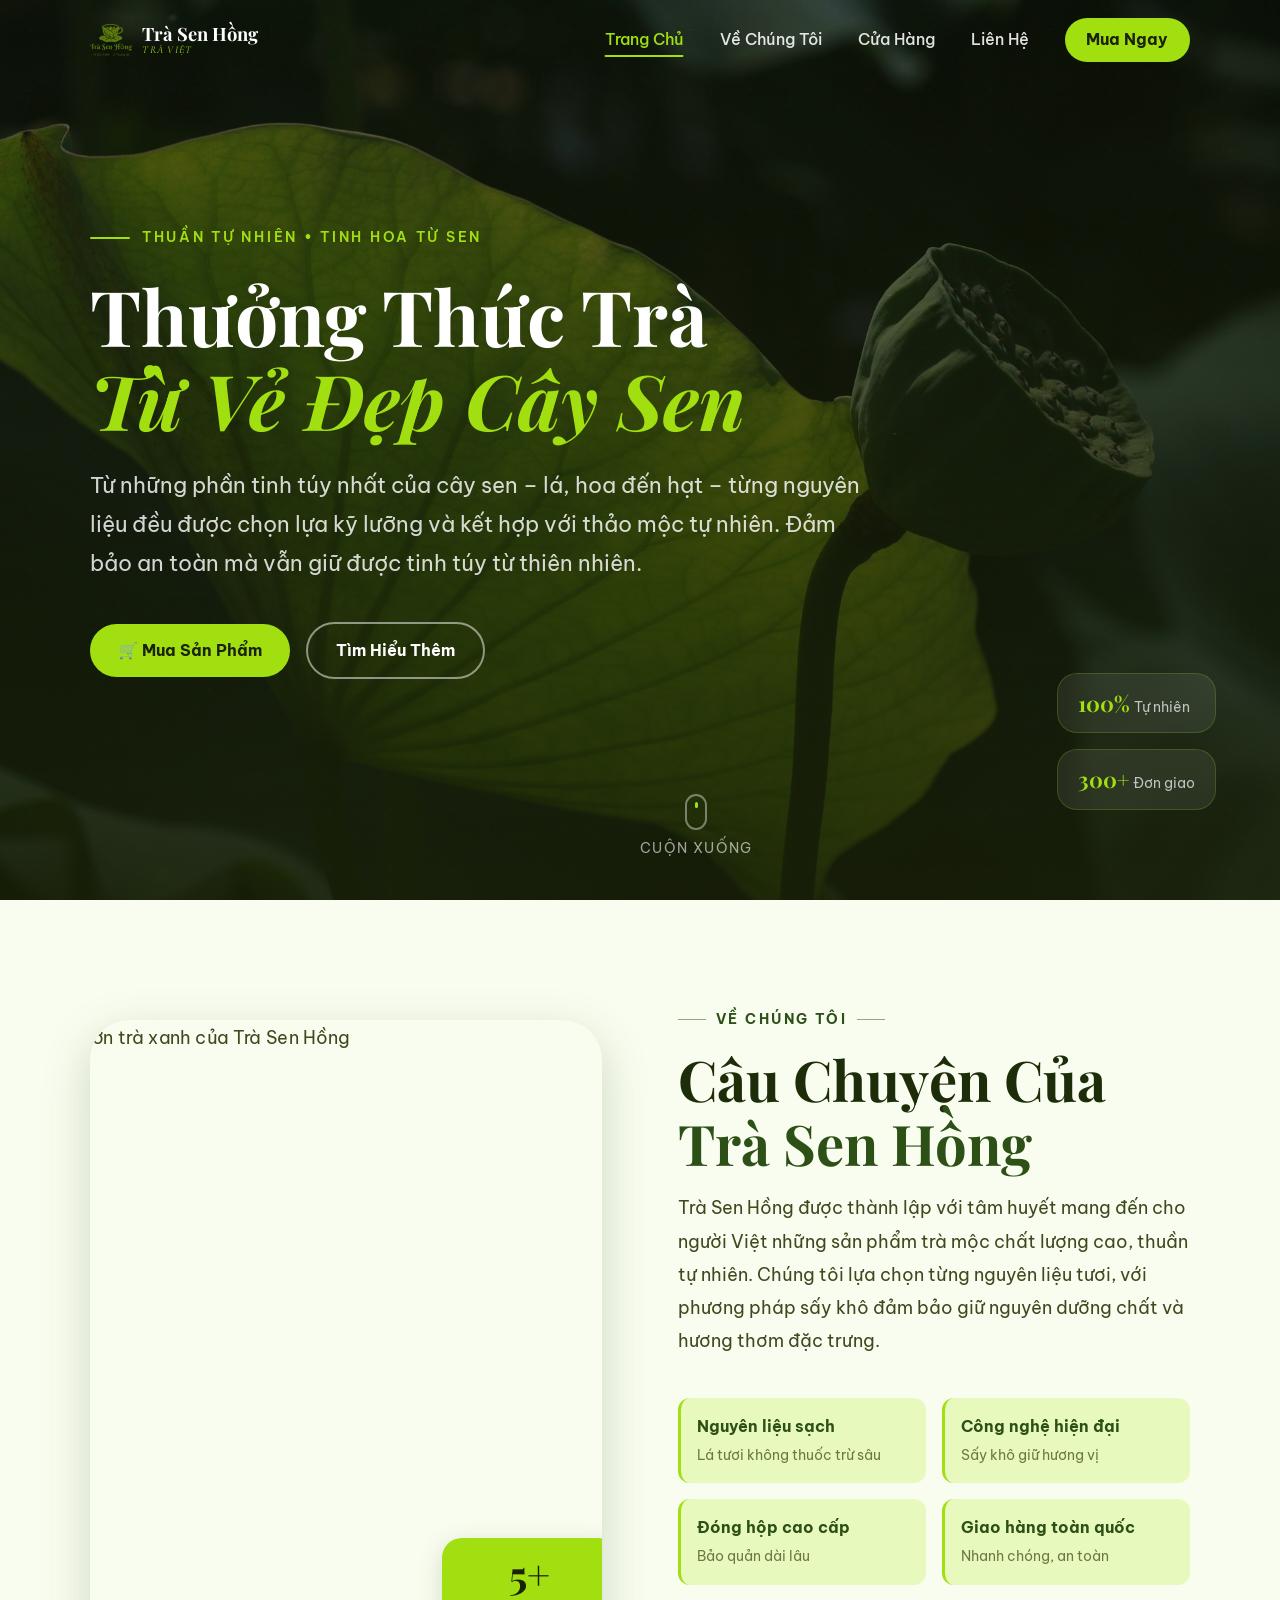
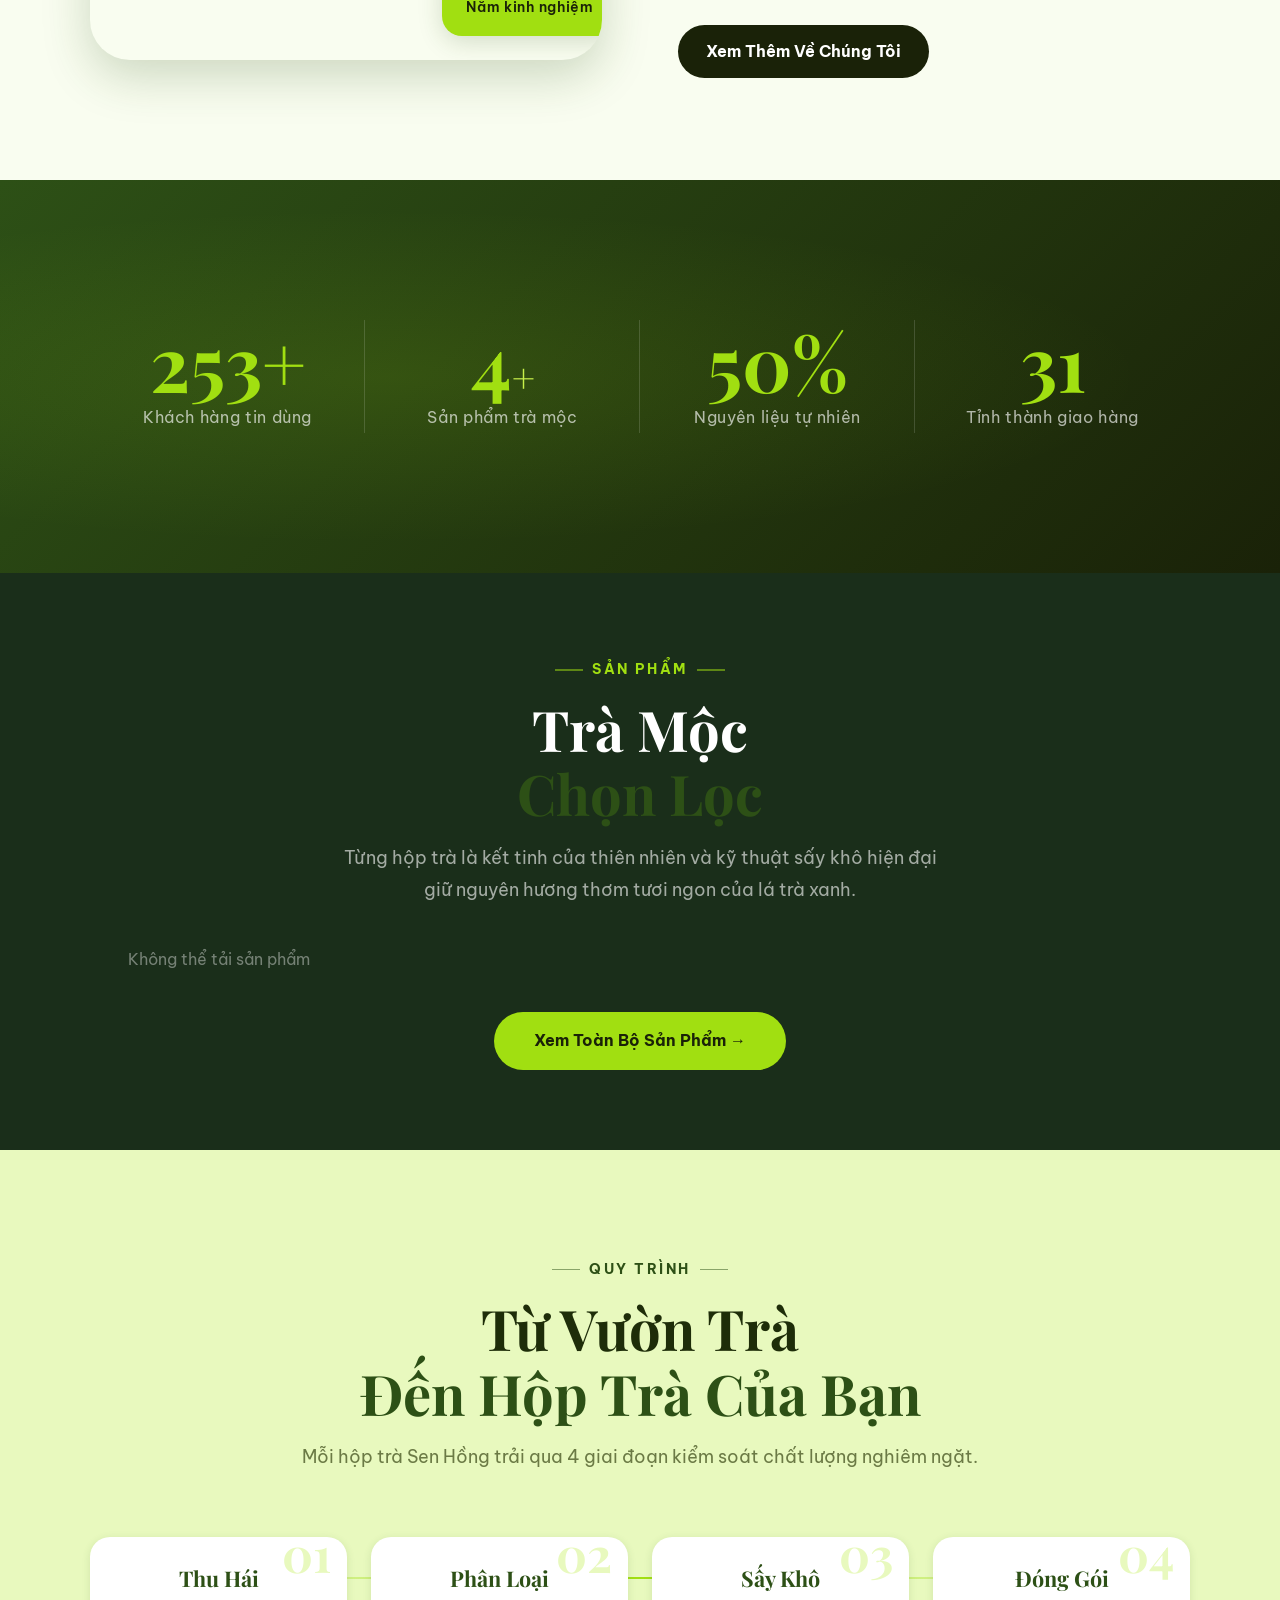
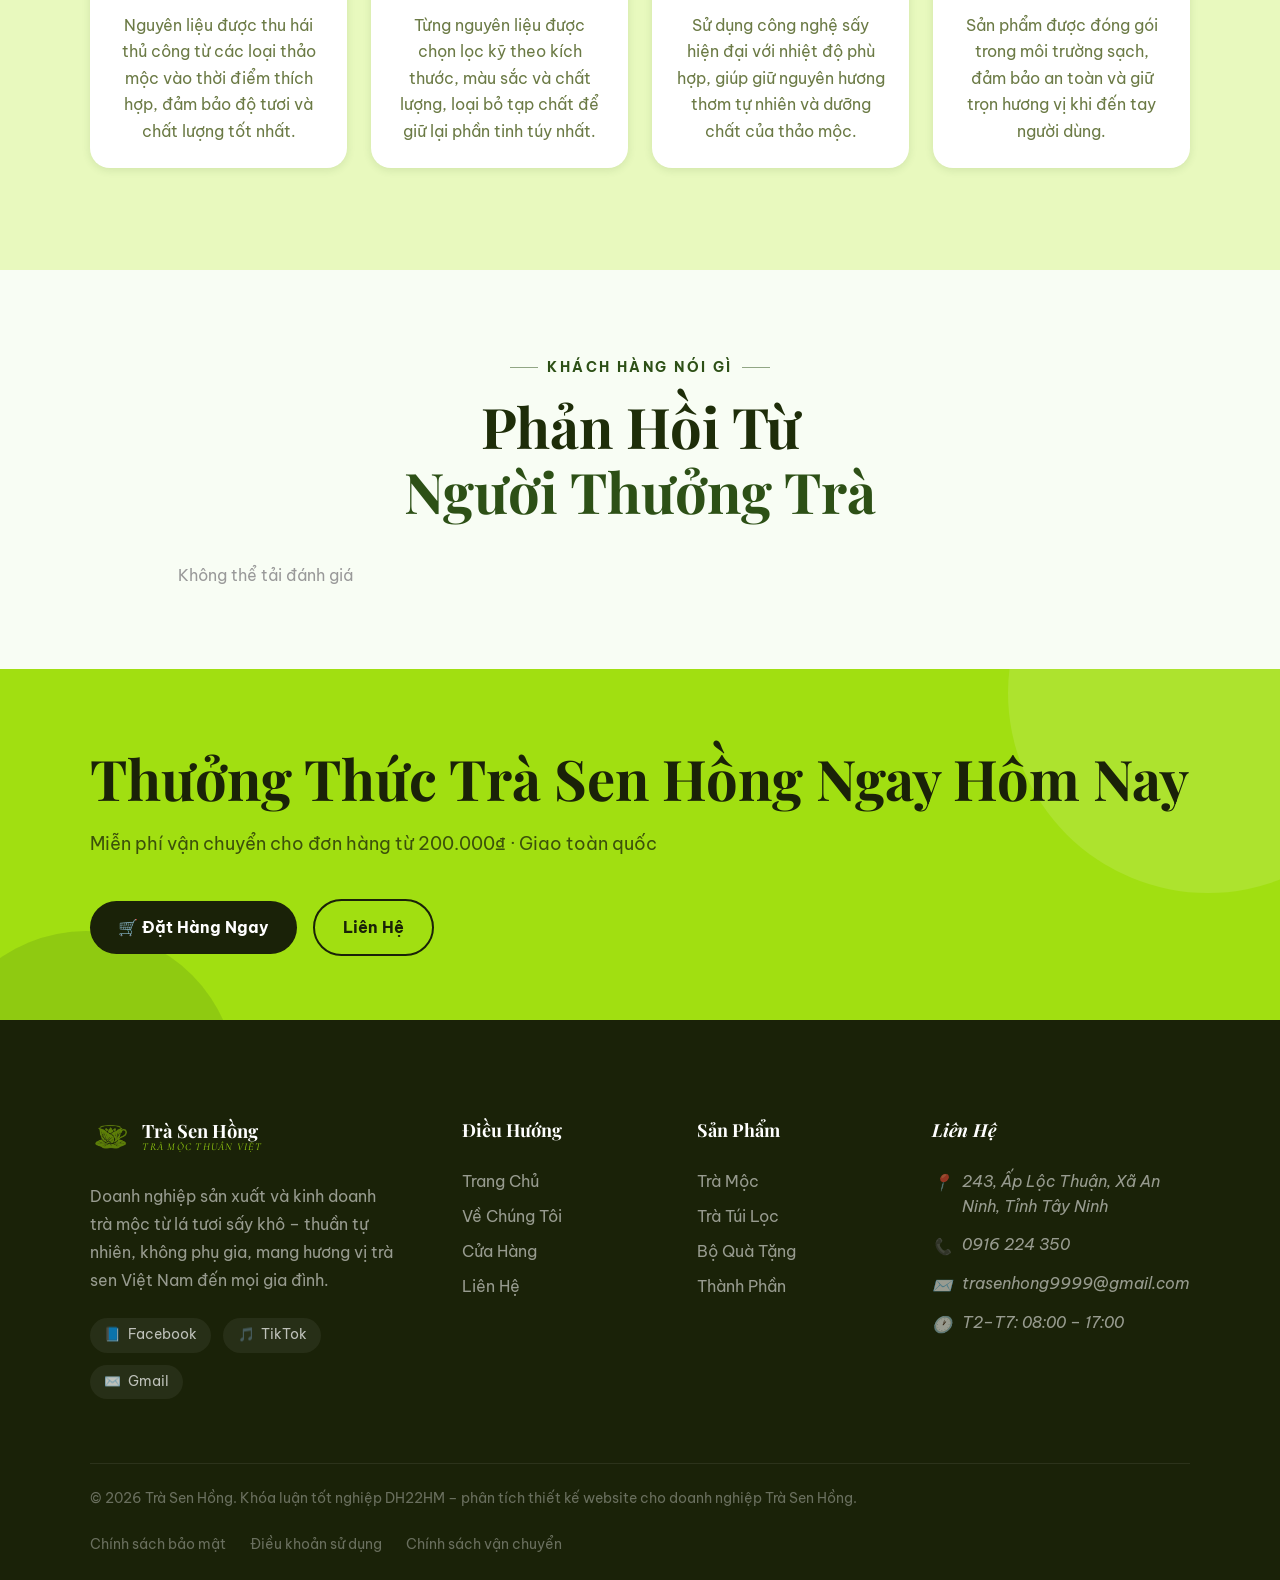
==== commit bf8c5297: "update fileL" ====
--- a/index.html
+++ b/index.html
@@ -21,7 +21,7 @@
     <link rel="icon" type="image/png" href="./assets/icon/lono_notext.png" />
     <link rel="preconnect" href="https://fonts.googleapis.com" />
     <link rel="preconnect" href="https://fonts.gstatic.com" crossorigin />
-    <link rel="stylesheet" href="assets/css/main.css" />
+    <link rel="stylesheet" href="css/main.css" />
     <style>
       /* ── Products section override ── */
       .hp-products {
--- a/css/main.css
+++ b/css/main.css
@@ -0,0 +1,1249 @@
+@import url('https://fonts.googleapis.com/css2?family=Playfair+Display:ital,wght@0,600;0,700;1,600&family=Be+Vietnam+Pro:wght@400;500;600;700&family=Cormorant+Garamond:ital,wght@1,500;1,600&display=swap');
+
+/* ─── DESIGN TOKENS ──────────────────────────────────────────── */
+:root {
+  --clr-primary:       #a1df11;
+  --clr-primary-dark:  #7ab80d;
+  --clr-primary-light: #c8f04a;
+  --clr-primary-muted: #e8f9be;
+  --clr-accent:        #2d5016;
+  --clr-accent-mid:    #4a7c1f;
+  --clr-earth:         #8b6914;
+  --clr-earth-light:   #d4a843;
+  --clr-earth-pale:    #fdf6e3;
+  --clr-dark:          #1a2208;
+  --clr-dark-mid:      #2c3d10;
+  --clr-text-dark:     #1e2d09;
+  --clr-text-body:     #3d4a1e;
+  --clr-text-muted:    #6b7a45;
+  --clr-white:         #ffffff;
+  --clr-off-white:     #f9fdf0;
+
+  --font-display: 'Playfair Display', Georgia, serif;
+  --font-body:    'Be Vietnam Pro', sans-serif;
+  --font-accent:  'Cormorant Garamond', Georgia, serif;
+
+  --fs-xs:   clamp(0.75rem,  1.5vw, 0.85rem);
+  --fs-sm:   clamp(0.875rem, 1.8vw, 1rem);
+  --fs-base: clamp(1rem,     2vw,   1.125rem);
+  --fs-md:   clamp(1.125rem, 2.5vw, 1.35rem);
+  --fs-lg:   clamp(1.35rem,  3vw,   1.75rem);
+  --fs-xl:   clamp(1.75rem,  4vw,   2.5rem);
+  --fs-2xl:  clamp(2.2rem,   5vw,   3.5rem);
+  --fs-3xl:  clamp(2.8rem,   6vw,   5rem);
+
+  --space-xs:  0.5rem;
+  --space-sm:  1rem;
+  --space-md:  1.5rem;
+  --space-lg:  2.5rem;
+  --space-xl:  4rem;
+  --space-2xl: 6rem;
+  --space-3xl: 9rem;
+
+  --radius-sm:   6px;
+  --radius-md:   12px;
+  --radius-lg:   20px;
+  --radius-xl:   40px;
+  --radius-pill: 999px;
+
+  --shadow-sm:  0 2px 8px rgba(45,80,22,.12);
+  --shadow-md:  0 6px 24px rgba(45,80,22,.18);
+  --shadow-lg:  0 16px 48px rgba(45,80,22,.22);
+  --shadow-glow: 0 0 30px rgba(161,223,17,.35);
+
+  --ease-out:    cubic-bezier(0.25, 0.46, 0.45, 0.94);
+  --ease-spring: cubic-bezier(0.34, 1.56, 0.64, 1);
+  --dur-fast:  0.2s;
+  --dur-mid:   0.4s;
+  --dur-slow:  0.7s;
+
+  --container-max: 1280px;
+  --nav-height:    80px;
+  --section-pad:   clamp(3rem, 8vw, 7rem);
+}
+
+/* ─── RESET & BASE ───────────────────────────────────────────── */
+*, *::before, *::after { box-sizing: border-box; margin: 0; padding: 0; }
+html { scroll-behavior: smooth; font-size: 16px; }
+body {
+  font-family: var(--font-body);
+  color: var(--clr-text-body);
+  background: var(--clr-white);
+  line-height: 1.6;
+  overflow-x: hidden;
+}
+img, video { display: block; max-width: 100%; }
+a { text-decoration: none; color: inherit; }
+button { cursor: pointer; border: none; background: none; font: inherit; }
+ul { list-style: none; }
+input, textarea, select { font: inherit; }
+
+.container {
+  width: 100%;
+  max-width: var(--container-max);
+  margin-inline: auto;
+  padding-inline: clamp(1rem, 4vw, 2.5rem);
+}
+
+.section { padding-block: var(--section-pad); }
+.text-center { text-align: center; }
+
+.section-label {
+  display: inline-flex;
+  align-items: center;
+  gap: 0.6rem;
+  font-size: var(--fs-xs);
+  font-weight: 700;
+  letter-spacing: 0.18em;
+  text-transform: uppercase;
+  color: var(--clr-accent);
+  margin-bottom: var(--space-sm);
+}
+.section-label::before, .section-label::after {
+  content: '';
+  display: block;
+  width: 28px;
+  height: 1.5px;
+  background: currentColor;
+  opacity: 0.5;
+}
+
+.section-heading {
+  font-family: var(--font-display);
+  font-size: var(--fs-2xl);
+  font-weight: 700;
+  color: var(--clr-text-dark);
+  line-height: 1.15;
+  margin-bottom: var(--space-sm);
+}
+.section-heading span { color: var(--clr-accent); }
+.section-subtext {
+  font-size: var(--fs-base);
+  color: var(--clr-text-muted);
+  max-width: 60ch;
+  line-height: 1.8;
+}
+
+/* ─── BUTTONS ────────────────────────────────────────────────── */
+.btn {
+  display: inline-flex;
+  align-items: center;
+  gap: 0.5rem;
+  padding: 0.85rem 1.75rem;
+  font-size: var(--fs-sm);
+  font-weight: 700;
+  border-radius: var(--radius-pill);
+  transition: all var(--dur-fast) var(--ease-spring);
+  position: relative;
+  overflow: hidden;
+  white-space: nowrap;
+}
+.btn-primary {
+  background: var(--clr-primary);
+  color: var(--clr-dark);
+}
+.btn-primary:hover {
+  background: var(--clr-primary-light);
+  transform: translateY(-2px);
+  box-shadow: 0 6px 20px rgba(161,223,17,.4);
+}
+.btn-outline {
+  background: transparent;
+  border: 2px solid rgba(255,255,255,.5);
+  color: var(--clr-white);
+}
+.btn-outline:hover {
+  border-color: var(--clr-primary);
+  color: var(--clr-primary);
+  transform: translateY(-2px);
+}
+.btn-dark {
+  background: var(--clr-dark);
+  color: var(--clr-white);
+}
+.btn-dark:hover {
+  background: var(--clr-dark-mid);
+  transform: translateY(-2px);
+  box-shadow: var(--shadow-md);
+}
+
+/* Ripple */
+.ripple-wrap { overflow: hidden; }
+.ripple {
+  position: absolute;
+  border-radius: 50%;
+  background: rgba(255,255,255,.3);
+  transform: scale(0);
+  animation: rippleAnim .6s linear;
+  pointer-events: none;
+}
+@keyframes rippleAnim {
+  to { transform: scale(4); opacity: 0; }
+}
+
+/* ─── PAGE LOADER ────────────────────────────────────────────── */
+.page-loader {
+  position: fixed;
+  inset: 0;
+  background: var(--clr-dark);
+  z-index: 9999;
+  display: flex;
+  flex-direction: column;
+  align-items: center;
+  justify-content: center;
+  gap: var(--space-md);
+  transition: opacity var(--dur-mid) var(--ease-out), visibility var(--dur-mid);
+}
+.page-loader.hidden { opacity: 0; visibility: hidden; pointer-events: none; }
+.loader__logo {
+  font-family: var(--font-display);
+  font-size: var(--fs-xl);
+  color: var(--clr-primary);
+}
+.loader__bar-wrap {
+  width: 200px;
+  height: 3px;
+  background: rgba(255,255,255,.1);
+  border-radius: 2px;
+  overflow: hidden;
+}
+.loader__bar {
+  height: 100%;
+  background: var(--clr-primary);
+  border-radius: 2px;
+  animation: loaderBar 0.8s var(--ease-out) forwards;
+}
+@keyframes loaderBar {
+  from { width: 0; }
+  to   { width: 100%; }
+}
+
+/* ─── SCROLL PROGRESS ────────────────────────────────────────── */
+.scroll-progress {
+  position: fixed;
+  top: 0;
+  left: 0;
+  height: 3px;
+  background: var(--clr-primary);
+  z-index: 2000;
+  transition: width .1s linear;
+}
+
+/* ─── BACK TO TOP ────────────────────────────────────────────── */
+.back-to-top {
+  position: fixed;
+  bottom: 2rem;
+  right: 2rem;
+  width: 46px;
+  height: 46px;
+  border-radius: 50%;
+  background: var(--clr-primary);
+  color: var(--clr-dark);
+  font-size: 1.1rem;
+  font-weight: 700;
+  z-index: 100;
+  opacity: 0;
+  transform: translateY(16px);
+  transition: all var(--dur-mid) var(--ease-spring);
+  box-shadow: var(--shadow-md);
+  display: flex;
+  align-items: center;
+  justify-content: center;
+}
+.back-to-top.visible { opacity: 1; transform: translateY(0); }
+.back-to-top:hover { background: var(--clr-primary-light); transform: translateY(-3px); }
+
+/* ─── REVEAL ANIMATIONS ──────────────────────────────────────── */
+[data-reveal] {
+  opacity: 0;
+  transform: translateY(32px);
+  transition: opacity .8s var(--ease-out), transform .8s var(--ease-out);
+}
+[data-reveal="left"]  { transform: translateX(-32px); }
+[data-reveal="right"] { transform: translateX(32px); }
+[data-reveal].revealed, [data-reveal="left"].revealed, [data-reveal="right"].revealed {
+  opacity: 1;
+  transform: none;
+}
+
+.stagger-children > * {
+  opacity: 0;
+  transform: translateY(24px);
+  transition: opacity .6s var(--ease-out), transform .6s var(--ease-out);
+}
+.stagger-children.revealed > *:nth-child(1) { transition-delay: 0s; }
+.stagger-children.revealed > *:nth-child(2) { transition-delay: .1s; }
+.stagger-children.revealed > *:nth-child(3) { transition-delay: .2s; }
+.stagger-children.revealed > *:nth-child(4) { transition-delay: .3s; }
+.stagger-children.revealed > *:nth-child(5) { transition-delay: .4s; }
+.stagger-children.revealed > * { opacity: 1; transform: none; }
+
+/* Leaf particle */
+.leaf-particle {
+  position: absolute;
+  top: -2rem;
+  pointer-events: none;
+  animation: leafFall linear forwards;
+  z-index: 1;
+  user-select: none;
+}
+@keyframes leafFall {
+  0%   { transform: translateY(0) rotate(0deg); opacity: .9; }
+  100% { transform: translateY(110vh) rotate(360deg); opacity: 0; }
+}
+
+/* Float animation */
+.float-anim { animation: floatUpDown 4s ease-in-out infinite; }
+@keyframes floatUpDown {
+  0%, 100% { transform: translateY(0); }
+  50%       { transform: translateY(-10px); }
+}
+
+/* ─── NAVBAR ─────────────────────────────────────────────────── */
+.navbar {
+  position: fixed;
+  top: 0; left: 0; right: 0;
+  z-index: 1000;
+  height: var(--nav-height);
+  transition: background var(--dur-mid) var(--ease-out), box-shadow var(--dur-mid) var(--ease-out);
+}
+.navbar.transparent { background: transparent; }
+.navbar.scrolled {
+  background: rgba(26,34,8,.92);
+  backdrop-filter: blur(16px);
+  -webkit-backdrop-filter: blur(16px);
+  box-shadow: 0 2px 24px rgba(0,0,0,.3);
+}
+.navbar__inner {
+  display: flex;
+  align-items: center;
+  justify-content: space-between;
+  height: 100%;
+}
+.navbar__logo {
+  display: flex;
+  align-items: center;
+  gap: 0.65rem;
+  z-index: 10;
+}
+.navbar__logo-img { width: 42px; height: 42px; object-fit: contain; }
+.navbar__logo-text { display: flex; flex-direction: column; line-height: 1.1; }
+.navbar__logo-name {
+  font-family: var(--font-display);
+  font-size: 1.15rem;
+  font-weight: 700;
+  color: var(--clr-white);
+}
+.navbar__logo-tagline {
+  font-family: var(--font-accent);
+  font-size: 0.65rem;
+  color: var(--clr-primary);
+  letter-spacing: .12em;
+  text-transform: uppercase;
+  font-style: italic;
+}
+.navbar__menu {
+  display: flex;
+  align-items: center;
+  gap: 0.25rem;
+}
+.navbar__link {
+  position: relative;
+  padding: 0.5rem 1rem;
+  font-size: var(--fs-sm);
+  font-weight: 500;
+  color: rgba(255,255,255,.88);
+  border-radius: var(--radius-sm);
+  transition: color var(--dur-fast) var(--ease-out);
+}
+.navbar__link::after {
+  content: '';
+  position: absolute;
+  bottom: 4px;
+  left: 50%;
+  transform: translateX(-50%) scaleX(0);
+  width: calc(100% - 2rem);
+  height: 2px;
+  background: var(--clr-primary);
+  border-radius: 2px;
+  transition: transform var(--dur-fast) var(--ease-spring);
+}
+.navbar__link:hover,
+.navbar__link.active { color: var(--clr-primary); }
+.navbar__link:hover::after,
+.navbar__link.active::after { transform: translateX(-50%) scaleX(1); }
+
+.navbar__cta {
+  margin-left: var(--space-sm);
+  padding: 0.55rem 1.35rem;
+  background: var(--clr-primary);
+  color: var(--clr-dark) !important;
+  font-weight: 700;
+  border-radius: var(--radius-pill);
+  font-size: var(--fs-sm);
+  transition: all var(--dur-fast) var(--ease-spring) !important;
+}
+.navbar__cta:hover {
+  background: var(--clr-primary-light) !important;
+  transform: translateY(-1px);
+  box-shadow: 0 4px 16px rgba(161,223,17,.4);
+}
+.navbar__cta::after { display: none !important; }
+
+.navbar__hamburger {
+  display: none;
+  flex-direction: column;
+  justify-content: center;
+  gap: 5px;
+  width: 40px;
+  height: 40px;
+  padding: 4px;
+  z-index: 10;
+  border-radius: var(--radius-sm);
+}
+.navbar__hamburger:hover { background: rgba(255,255,255,.1); }
+.hamburger-line {
+  display: block;
+  width: 100%;
+  height: 2.5px;
+  background: var(--clr-white);
+  border-radius: 2px;
+  transition: transform var(--dur-mid) var(--ease-spring), opacity var(--dur-fast), width var(--dur-mid) var(--ease-spring);
+  transform-origin: center;
+}
+.navbar__hamburger.open .hamburger-line:nth-child(1) { transform: translateY(7.5px) rotate(45deg); }
+.navbar__hamburger.open .hamburger-line:nth-child(2) { opacity: 0; width: 0; }
+.navbar__hamburger.open .hamburger-line:nth-child(3) { transform: translateY(-7.5px) rotate(-45deg); }
+
+.navbar__drawer {
+  display: none;
+  position: fixed;
+  inset: 0;
+  z-index: 999;
+  background: rgba(26,34,8,.97);
+  backdrop-filter: blur(20px);
+  flex-direction: column;
+  align-items: center;
+  justify-content: center;
+  gap: var(--space-sm);
+  opacity: 0;
+  pointer-events: none;
+  transition: opacity var(--dur-mid) var(--ease-out);
+}
+.navbar__drawer.open { opacity: 1; pointer-events: all; }
+.navbar__drawer .navbar__link {
+  font-size: var(--fs-xl);
+  font-family: var(--font-display);
+  padding: var(--space-sm) var(--space-lg);
+  color: rgba(255,255,255,.9);
+  transform: translateY(20px);
+  opacity: 0;
+  transition: transform var(--dur-mid) var(--ease-spring), opacity var(--dur-mid) var(--ease-out), color var(--dur-fast);
+}
+.navbar__drawer.open .navbar__link { transform: translateY(0); opacity: 1; }
+.navbar__drawer .navbar__link:nth-child(1) { transition-delay: .05s; }
+.navbar__drawer .navbar__link:nth-child(2) { transition-delay: .10s; }
+.navbar__drawer .navbar__link:nth-child(3) { transition-delay: .15s; }
+.navbar__drawer .navbar__link:nth-child(4) { transition-delay: .20s; }
+.navbar__drawer .navbar__link:nth-child(5) { transition-delay: .25s; }
+
+/* ─── HERO ───────────────────────────────────────────────────── */
+.hero {
+  position: relative;
+  height: 100svh;
+  min-height: 600px;
+  display: flex;
+  align-items: center;
+  overflow: hidden;
+}
+.hero__video-wrap { position: absolute; inset: 0; z-index: 0; }
+.hero__video {
+  width: 100%;
+  height: 100%;
+  object-fit: cover;
+  transform: scale(1.05);
+  animation: heroVideoZoom 18s ease-out forwards;
+}
+.hero__overlay {
+  position: absolute;
+  inset: 0;
+  z-index: 1;
+  background: linear-gradient(to bottom, rgba(26,34,8,.35) 0%, rgba(26,34,8,.55) 50%, rgba(26,34,8,.80) 100%);
+}
+.hero__overlay::after {
+  content: '';
+  position: absolute;
+  inset: 0;
+  background-image: url("data:image/svg+xml,%3Csvg width='60' height='60' viewBox='0 0 60 60' xmlns='http://www.w3.org/2000/svg'%3E%3Cg fill='%23a1df11' fill-opacity='0.04'%3E%3Ccircle cx='30' cy='30' r='1'/%3E%3C/g%3E%3C/svg%3E");
+  pointer-events: none;
+}
+.hero__content { position: relative; z-index: 2; max-width: 800px; }
+.hero__eyebrow {
+  display: inline-flex;
+  align-items: center;
+  gap: 0.75rem;
+  font-size: var(--fs-xs);
+  font-weight: 600;
+  letter-spacing: .2em;
+  text-transform: uppercase;
+  color: var(--clr-primary);
+  margin-bottom: var(--space-md);
+  opacity: 0;
+  animation: fadeSlideUp .8s var(--ease-out) .3s forwards;
+}
+.hero__eyebrow-line {
+  display: block;
+  width: 40px;
+  height: 1.5px;
+  background: var(--clr-primary);
+  border-radius: 2px;
+}
+.hero__title {
+  font-family: var(--font-display);
+  font-size: var(--fs-3xl);
+  font-weight: 700;
+  color: var(--clr-white);
+  line-height: 1.1;
+  margin-bottom: var(--space-md);
+  opacity: 0;
+  animation: fadeSlideUp .9s var(--ease-out) .5s forwards;
+}
+.hero__title em { font-style: italic; color: var(--clr-primary); display: block; }
+.hero__desc {
+  font-size: var(--fs-md);
+  color: rgba(255,255,255,.82);
+  max-width: 52ch;
+  line-height: 1.8;
+  margin-bottom: var(--space-lg);
+  opacity: 0;
+  animation: fadeSlideUp .9s var(--ease-out) .7s forwards;
+}
+.hero__actions {
+  display: flex;
+  align-items: center;
+  gap: var(--space-sm);
+  flex-wrap: wrap;
+  opacity: 0;
+  animation: fadeSlideUp .9s var(--ease-out) .9s forwards;
+}
+.hero__scroll-cue {
+  position: absolute;
+  bottom: 2.5rem;
+  left: 50%;
+  transform: translateX(-50%);
+  z-index: 2;
+  display: flex;
+  flex-direction: column;
+  align-items: center;
+  gap: 0.5rem;
+  color: rgba(255,255,255,.6);
+  font-size: var(--fs-xs);
+  letter-spacing: .1em;
+  text-transform: uppercase;
+  animation: fadeSlideUp 1s var(--ease-out) 1.2s both;
+}
+.hero__scroll-mouse {
+  width: 22px;
+  height: 36px;
+  border: 2px solid rgba(255,255,255,.4);
+  border-radius: 12px;
+  position: relative;
+  display: flex;
+  justify-content: center;
+  padding-top: 6px;
+}
+.hero__scroll-mouse::before {
+  content: '';
+  display: block;
+  width: 3px;
+  height: 6px;
+  background: var(--clr-primary);
+  border-radius: 2px;
+  animation: scrollDot 1.8s ease-in-out infinite;
+}
+.hero__badges {
+  position: absolute;
+  right: clamp(1.5rem, 5vw, 5rem);
+  bottom: clamp(3rem, 10vh, 6rem);
+  z-index: 2;
+  display: flex;
+  flex-direction: column;
+  gap: var(--space-sm);
+  opacity: 0;
+  animation: fadeSlideUp .9s var(--ease-out) 1.1s forwards;
+}
+.hero__badge {
+  display: flex;
+  align-items: center;
+  gap: 0.75rem;
+  padding: 0.75rem 1.25rem;
+  background: rgba(255,255,255,.08);
+  backdrop-filter: blur(12px);
+  border: 1px solid rgba(161,223,17,.2);
+  border-radius: var(--radius-lg);
+  color: var(--clr-white);
+}
+.hero__badge-num {
+  font-family: var(--font-display);
+  font-size: var(--fs-md);
+  font-weight: 700;
+  color: var(--clr-primary);
+}
+.hero__badge-label {
+  font-size: var(--fs-xs);
+  color: rgba(255,255,255,.7);
+}
+
+/* ─── PAGE HERO BANNER (subpages) ────────────────────────────── */
+.page-hero {
+  position: relative;
+  height: clamp(280px, 42vh, 480px);
+  display: flex;
+  align-items: flex-end;
+  overflow: hidden;
+}
+.page-hero__bg { position: absolute; inset: 0; z-index: 0; }
+.page-hero__bg img {
+  width: 100%;
+  height: 100%;
+  object-fit: cover;
+  transform: scale(1.06);
+  animation: heroVideoZoom 10s ease-out forwards;
+}
+.page-hero__bg::after {
+  content: '';
+  position: absolute;
+  inset: 0;
+  background: linear-gradient(to top, rgba(26,34,8,.88) 0%, rgba(26,34,8,.42) 55%, rgba(26,34,8,.22) 100%);
+}
+.page-hero__content {
+  position: relative;
+  z-index: 1;
+  padding-bottom: var(--space-xl);
+  width: 100%;
+}
+.page-hero__breadcrumb {
+  display: flex;
+  align-items: center;
+  gap: 0.5rem;
+  font-size: var(--fs-xs);
+  color: rgba(255,255,255,.6);
+  margin-bottom: var(--space-sm);
+  letter-spacing: .04em;
+}
+.page-hero__breadcrumb a { color: rgba(255,255,255,.6); transition: color var(--dur-fast); }
+.page-hero__breadcrumb a:hover { color: var(--clr-primary); }
+.page-hero__breadcrumb span { color: rgba(255,255,255,.3); }
+.page-hero__title {
+  font-family: var(--font-display);
+  font-size: clamp(1.8rem, 4vw, 3rem);
+  color: var(--clr-white);
+  font-weight: 700;
+  line-height: 1.15;
+  opacity: 0;
+  animation: fadeSlideUp .8s var(--ease-out) .2s forwards;
+}
+.page-hero__title em {
+  display: block;
+  font-style: italic;
+  color: var(--clr-primary);
+  font-size: .62em;
+  margin-top: .25rem;
+}
+
+/* ─── ABOUT SECTION ──────────────────────────────────────────── */
+.about { background: var(--clr-off-white); overflow: hidden; }
+.about__inner {
+  display: grid;
+  grid-template-columns: 1fr 1fr;
+  gap: clamp(2rem, 6vw, 5rem);
+  align-items: center;
+}
+.about__image-wrap {
+  position: relative;
+  border-radius: var(--radius-xl);
+  overflow: hidden;
+  aspect-ratio: 4/5;
+  box-shadow: var(--shadow-lg);
+}
+.about__image-wrap img {
+  width: 100%;
+  height: 100%;
+  object-fit: cover;
+  transition: transform var(--dur-slow) var(--ease-out);
+}
+.about__image-wrap:hover img { transform: scale(1.04); }
+.about__image-wrap::before {
+  content: '';
+  position: absolute;
+  inset: -12px;
+  border: 2px solid var(--clr-primary);
+  border-radius: calc(var(--radius-xl) + 12px);
+  z-index: -1;
+  opacity: 0.4;
+}
+.about__image-badge {
+  position: absolute;
+  bottom: 1.5rem;
+  right: -1rem;
+  background: var(--clr-primary);
+  color: var(--clr-dark);
+  padding: 1rem 1.5rem;
+  border-radius: var(--radius-lg);
+  text-align: center;
+  box-shadow: var(--shadow-md);
+}
+.about__image-badge strong {
+  display: block;
+  font-family: var(--font-display);
+  font-size: var(--fs-xl);
+  line-height: 1;
+  font-weight: 700;
+}
+.about__image-badge span { font-size: var(--fs-xs); font-weight: 600; letter-spacing: .05em; }
+.about__desc { font-size: var(--fs-base); color: var(--clr-text-body); line-height: 1.85; margin-bottom: var(--space-lg); }
+.about__values {
+  display: grid;
+  grid-template-columns: 1fr 1fr;
+  gap: var(--space-sm);
+  margin-bottom: var(--space-lg);
+}
+.about__value-item {
+  display: flex;
+  align-items: flex-start;
+  gap: 0.75rem;
+  padding: 1rem;
+  background: var(--clr-primary-muted);
+  border-radius: var(--radius-md);
+  border-left: 3px solid var(--clr-primary);
+}
+.about__value-text strong {
+  display: block;
+  font-size: var(--fs-sm);
+  font-weight: 700;
+  color: var(--clr-accent);
+  margin-bottom: .15rem;
+}
+.about__value-text span { font-size: var(--fs-xs); color: var(--clr-text-muted); }
+
+/* ─── STATS ──────────────────────────────────────────────────── */
+.stats {
+  background: linear-gradient(135deg, var(--clr-accent) 0%, var(--clr-dark) 100%);
+  position: relative;
+  overflow: hidden;
+}
+.stats::before {
+  content: '';
+  position: absolute;
+  inset: 0;
+  background: radial-gradient(ellipse at 30% 50%, rgba(161,223,17,.12) 0%, transparent 60%);
+}
+.stats__grid {
+  display: grid;
+  grid-template-columns: repeat(4, 1fr);
+  position: relative;
+  z-index: 1;
+}
+.stats__item {
+  text-align: center;
+  padding: var(--space-lg) var(--space-sm);
+  position: relative;
+}
+.stats__item:not(:last-child)::after {
+  content: '';
+  position: absolute;
+  top: 20%; right: 0;
+  width: 1px; height: 60%;
+  background: rgba(255,255,255,.15);
+}
+.stats__number {
+  font-family: var(--font-display);
+  font-size: var(--fs-3xl);
+  font-weight: 700;
+  color: var(--clr-primary);
+  line-height: 1;
+  margin-bottom: .35rem;
+}
+.stats__unit { font-size: var(--fs-xl); color: var(--clr-primary-light); }
+.stats__label { font-size: var(--fs-sm); color: rgba(255,255,255,.65); letter-spacing: .04em; }
+
+/* ─── PRODUCTS SLIDER ────────────────────────────────────────── */
+.products {
+  background: var(--clr-dark);
+  overflow: hidden;
+  position: relative;
+}
+.products::before {
+  content: '';
+  position: absolute;
+  top: -80px; left: 0; right: 0;
+  height: 80px;
+  background: var(--clr-off-white);
+  clip-path: ellipse(55% 100% at 50% 0%);
+}
+.products__header { margin-bottom: var(--space-xl); }
+.products__header .section-label { color: var(--clr-primary); }
+.products__header .section-heading { color: var(--clr-white); }
+.slider { position: relative; }
+.slider__track-wrap { overflow: hidden; border-radius: var(--radius-xl); }
+.slider__track { display: flex; transition: transform .55s var(--ease-out); }
+.product-card {
+  flex: 0 0 100%;
+  display: grid;
+  grid-template-columns: 1fr 1fr;
+  min-height: 480px;
+}
+.product-card__image-wrap {
+  position: relative;
+  overflow: hidden;
+  border-radius: var(--radius-xl) 0 0 var(--radius-xl);
+}
+.product-card__image-wrap img {
+  width: 100%; height: 100%;
+  object-fit: cover;
+  transition: transform var(--dur-slow) var(--ease-out);
+}
+.product-card:hover .product-card__image-wrap img { transform: scale(1.06); }
+.product-card__tag {
+  position: absolute;
+  top: 1.25rem; left: 1.25rem;
+  padding: .35rem .9rem;
+  background: var(--clr-primary);
+  color: var(--clr-dark);
+  font-size: var(--fs-xs);
+  font-weight: 700;
+  letter-spacing: .08em;
+  text-transform: uppercase;
+  border-radius: var(--radius-pill);
+}
+.product-card__info {
+  background: var(--clr-dark-mid);
+  padding: clamp(1.5rem, 4vw, 3rem);
+  border-radius: 0 var(--radius-xl) var(--radius-xl) 0;
+  display: flex;
+  flex-direction: column;
+  justify-content: center;
+  gap: var(--space-sm);
+}
+.product-card__category {
+  font-size: var(--fs-xs);
+  font-weight: 600;
+  letter-spacing: .15em;
+  text-transform: uppercase;
+  color: var(--clr-primary);
+}
+.product-card__name {
+  font-family: var(--font-display);
+  font-size: var(--fs-xl);
+  color: var(--clr-white);
+  line-height: 1.2;
+}
+.product-card__name em {
+  display: block;
+  font-style: italic;
+  font-size: var(--fs-md);
+  color: var(--clr-earth-light);
+}
+.product-card__desc { font-size: var(--fs-sm); color: rgba(255,255,255,.65); line-height: 1.75; }
+.product-card__specs { display: flex; gap: var(--space-md); flex-wrap: wrap; }
+.product-card__spec { display: flex; flex-direction: column; gap: .1rem; }
+.product-card__spec-label { font-size: var(--fs-xs); color: rgba(255,255,255,.45); letter-spacing: .06em; }
+.product-card__spec-value { font-size: var(--fs-sm); font-weight: 600; color: var(--clr-primary-light); }
+.product-card__price-row {
+  display: flex;
+  align-items: center;
+  gap: var(--space-sm);
+  padding-top: var(--space-xs);
+  border-top: 1px solid rgba(255,255,255,.1);
+}
+.product-card__price {
+  font-family: var(--font-display);
+  font-size: var(--fs-xl);
+  font-weight: 700;
+  color: var(--clr-primary);
+}
+.product-card__price-unit { font-size: var(--fs-xs); color: rgba(255,255,255,.5); }
+.product-card__actions { display: flex; gap: var(--space-xs); flex-wrap: wrap; }
+.slider__controls {
+  display: flex;
+  align-items: center;
+  justify-content: center;
+  gap: var(--space-md);
+  margin-top: var(--space-lg);
+}
+.slider__btn {
+  width: 48px; height: 48px;
+  border-radius: 50%;
+  border: 2px solid rgba(161,223,17,.35);
+  color: var(--clr-primary);
+  display: flex;
+  align-items: center;
+  justify-content: center;
+  font-size: 1.25rem;
+  transition: all var(--dur-fast) var(--ease-spring);
+}
+.slider__btn:hover {
+  background: var(--clr-primary);
+  color: var(--clr-dark);
+  border-color: var(--clr-primary);
+  transform: scale(1.1);
+}
+.slider__btn:disabled { opacity: .3; cursor: not-allowed; transform: none; }
+.slider__dots { display: flex; gap: .5rem; align-items: center; }
+.slider__dot {
+  width: 8px; height: 8px;
+  border-radius: 50%;
+  background: rgba(255,255,255,.25);
+  transition: all var(--dur-fast) var(--ease-spring);
+  cursor: pointer;
+  border: none;
+}
+.slider__dot.active { background: var(--clr-primary); width: 24px; border-radius: 4px; }
+
+/* ─── PROCESS ────────────────────────────────────────────────── */
+.process { background: var(--clr-primary-muted); overflow: hidden; }
+.process__steps {
+  display: grid;
+  grid-template-columns: repeat(4, 1fr);
+  gap: var(--space-md);
+  margin-top: var(--space-xl);
+  position: relative;
+}
+.process__steps::before {
+  content: '';
+  position: absolute;
+  top: 2.5rem;
+  left: 10%; right: 10%;
+  height: 2px;
+  background: linear-gradient(to right, transparent, var(--clr-primary), transparent);
+}
+.process__step {
+  display: flex;
+  flex-direction: column;
+  align-items: center;
+  text-align: center;
+  gap: var(--space-sm);
+  position: relative;
+  z-index: 1;
+  padding: var(--space-md);
+  background: var(--clr-white);
+  border-radius: var(--radius-lg);
+  box-shadow: var(--shadow-sm);
+  transition: transform var(--dur-mid) var(--ease-spring), box-shadow var(--dur-mid) var(--ease-out);
+}
+.process__step:hover { transform: translateY(-6px); box-shadow: var(--shadow-md); }
+.process__step-num {
+  position: absolute;
+  top: -.5rem; right: 1rem;
+  font-family: var(--font-display);
+  font-size: 3rem;
+  font-weight: 700;
+  color: var(--clr-primary-muted);
+  line-height: 1;
+  z-index: -1;
+}
+.process__step-title {
+  font-family: var(--font-display);
+  font-size: var(--fs-md);
+  font-weight: 700;
+  color: var(--clr-accent);
+}
+.process__step-desc { font-size: var(--fs-sm); color: var(--clr-text-muted); line-height: 1.65; }
+
+/* ─── TESTIMONIALS ───────────────────────────────────────────── */
+.testimonials { background: var(--clr-white); overflow: hidden; }
+.testimonial-grid {
+  display: grid;
+  grid-template-columns: repeat(3, 1fr);
+  gap: var(--space-md);
+  margin-top: var(--space-xl);
+}
+.testimonial-card {
+  background: var(--clr-off-white);
+  border-radius: var(--radius-lg);
+  padding: var(--space-lg);
+  border: 1px solid rgba(161,223,17,.15);
+  display: flex;
+  flex-direction: column;
+  gap: var(--space-sm);
+  transition: transform var(--dur-mid) var(--ease-spring), box-shadow var(--dur-mid) var(--ease-out), border-color var(--dur-fast);
+}
+.testimonial-card:hover { transform: translateY(-4px); box-shadow: var(--shadow-md); border-color: var(--clr-primary); }
+.testimonial-card__stars { color: var(--clr-earth-light); font-size: 1rem; }
+.testimonial-card__text {
+  font-family: var(--font-accent);
+  font-size: var(--fs-md);
+  font-style: italic;
+  color: var(--clr-text-body);
+  line-height: 1.7;
+  flex: 1;
+}
+.testimonial-card__text::before {
+  content: '"';
+  font-size: 3rem;
+  color: var(--clr-primary);
+  line-height: .5;
+  display: block;
+  margin-bottom: .5rem;
+}
+.testimonial-card__author {
+  display: flex;
+  align-items: center;
+  gap: .75rem;
+  padding-top: var(--space-sm);
+  border-top: 1px solid rgba(161,223,17,.2);
+}
+.testimonial-card__avatar {
+  width: 44px; height: 44px;
+  border-radius: 50%;
+  background: var(--clr-primary-muted);
+  display: flex;
+  align-items: center;
+  justify-content: center;
+  font-size: 1.2rem;
+  flex-shrink: 0;
+}
+.testimonial-card__author-info strong { display: block; font-size: var(--fs-sm); font-weight: 700; color: var(--clr-text-dark); }
+.testimonial-card__author-info span { font-size: var(--fs-xs); color: var(--clr-text-muted); }
+
+/* ─── CTA BANNER ─────────────────────────────────────────────── */
+.cta-banner {
+  background: var(--clr-primary);
+  position: relative;
+  overflow: hidden;
+  padding-block: var(--space-xl);
+}
+.cta-banner::before {
+  content: '';
+  position: absolute;
+  top: -50%; right: -10%;
+  width: 400px; height: 400px;
+  border-radius: 50%;
+  background: rgba(255,255,255,.12);
+}
+.cta-banner::after {
+  content: '';
+  position: absolute;
+  bottom: -60%; left: -5%;
+  width: 300px; height: 300px;
+  border-radius: 50%;
+  background: rgba(45,80,22,.15);
+}
+.cta-banner__inner {
+  position: relative;
+  z-index: 1;
+  display: flex;
+  align-items: center;
+  justify-content: space-between;
+  gap: var(--space-lg);
+  flex-wrap: wrap;
+}
+.cta-banner__title {
+  font-family: var(--font-display);
+  font-size: var(--fs-2xl);
+  color: var(--clr-dark);
+  max-width: 36ch;
+}
+.cta-banner__desc { font-size: var(--fs-base); color: rgba(26,34,8,.75); margin-top: .5rem; }
+.cta-banner__actions { display: flex; gap: var(--space-sm); align-items: center; flex-shrink: 0; }
+
+/* ─── FOOTER ─────────────────────────────────────────────────── */
+.footer {
+  background: var(--clr-dark);
+  color: rgba(255,255,255,.7);
+  padding-top: var(--space-2xl);
+}
+.footer__grid {
+  display: grid;
+  grid-template-columns: 1.8fr 1fr 1fr 1.2fr;
+  gap: var(--space-xl);
+  padding-bottom: var(--space-xl);
+  border-bottom: 1px solid rgba(255,255,255,.08);
+}
+.footer__tagline {
+  font-size: var(--fs-sm);
+  line-height: 1.75;
+  color: rgba(255,255,255,.55);
+  margin-top: var(--space-md);
+  max-width: 36ch;
+}
+.footer__socials {
+  display: flex;
+  flex-wrap: wrap;
+  gap: .75rem;
+  margin-top: var(--space-md);
+}
+.footer__social-link {
+  display: inline-flex;
+  align-items: center;
+  gap: .4rem;
+  padding: .4rem .9rem;
+  background: rgba(255,255,255,.06);
+  border-radius: var(--radius-pill);
+  font-size: var(--fs-xs);
+  color: rgba(255,255,255,.7);
+  transition: all var(--dur-fast) var(--ease-out);
+}
+.footer__social-link:hover { background: var(--clr-primary); color: var(--clr-dark); transform: translateY(-2px); }
+.footer__col-title {
+  font-family: var(--font-display);
+  font-size: var(--fs-base);
+  font-weight: 700;
+  color: var(--clr-white);
+  margin-bottom: var(--space-md);
+}
+.footer__links { display: flex; flex-direction: column; gap: .6rem; }
+.footer__link {
+  font-size: var(--fs-sm);
+  color: rgba(255,255,255,.55);
+  transition: color var(--dur-fast), transform var(--dur-fast);
+  display: inline-block;
+}
+.footer__link:hover { color: var(--clr-primary); transform: translateX(4px); }
+.footer__contact-items { display: flex; flex-direction: column; gap: .75rem; }
+.footer__contact-item { display: flex; align-items: flex-start; gap: .6rem; font-size: var(--fs-sm); color: rgba(255,255,255,.55); }
+.footer__contact-icon { font-size: 1rem; flex-shrink: 0; margin-top: .1rem; }
+.footer__bottom {
+  display: flex;
+  align-items: center;
+  justify-content: space-between;
+  gap: var(--space-md);
+  flex-wrap: wrap;
+  padding-block: var(--space-md);
+}
+.footer__copy { font-size: var(--fs-xs); color: rgba(255,255,255,.35); }
+.footer__copy a { color: rgba(255,255,255,.35); }
+.footer__copy a:hover { color: var(--clr-primary); }
+.footer__legal { display: flex; gap: var(--space-md); flex-wrap: wrap; }
+.footer__legal a { font-size: var(--fs-xs); color: rgba(255,255,255,.35); transition: color var(--dur-fast); }
+.footer__legal a:hover { color: var(--clr-primary); }
+
+/* ─── KEYFRAMES ──────────────────────────────────────────────── */
+@keyframes heroVideoZoom {
+  from { transform: scale(1.05); }
+  to   { transform: scale(1); }
+}
+@keyframes fadeSlideUp {
+  from { opacity: 0; transform: translateY(24px); }
+  to   { opacity: 1; transform: translateY(0); }
+}
+@keyframes scrollDot {
+  0%, 100% { transform: translateY(0); opacity: 1; }
+  50%       { transform: translateY(8px); opacity: .4; }
+}
+
+/* ─── RESPONSIVE ─────────────────────────────────────────────── */
+@media (min-width: 1024px) and (max-width: 1440px) {
+  :root { --container-max: 1180px; }
+}
+
+@media (min-width: 640px) and (max-width: 1023px) {
+  :root { --section-pad: clamp(2.5rem, 6vw, 4rem); }
+  .container { padding-inline: 1.5rem; }
+  .section-heading { font-size: clamp(1.6rem, 4vw, 2.2rem); }
+
+  .navbar__menu { display: none; }
+  .navbar__hamburger { display: flex; }
+  .navbar__drawer { display: flex; }
+  .navbar__cta { display: none; }
+
+  .hero__title { font-size: clamp(2rem, 5vw, 3rem); }
+  .hero__badges { right: 1.5rem; bottom: 5rem; }
+
+  .about__inner { grid-template-columns: 1fr; }
+  .about__image-wrap { max-width: 480px; margin-inline: auto; aspect-ratio: 3/2; }
+  .about__image-wrap::before { display: none; }
+
+  .stats__grid { grid-template-columns: repeat(2, 1fr); }
+  .stats__item::after { display: none; }
+
+  .product-card { grid-template-columns: 1fr; min-height: auto; }
+  .product-card__image-wrap { border-radius: var(--radius-xl) var(--radius-xl) 0 0; aspect-ratio: 16/7; height: 240px; }
+  .product-card__info { border-radius: 0 0 var(--radius-xl) var(--radius-xl); }
+
+  .process__steps { grid-template-columns: repeat(2, 1fr); }
+  .process__steps::before { display: none; }
+
+  .testimonial-grid { grid-template-columns: repeat(2, 1fr); }
+  .testimonial-card:last-child { display: none; }
+
+  .footer__grid { grid-template-columns: 1fr 1fr; gap: var(--space-lg); }
+
+  .page-hero { height: clamp(240px, 38vh, 360px); }
+  .page-hero__title { font-size: clamp(1.6rem, 4vw, 2.2rem); }
+}
+
+@media (min-width: 375px) and (max-width: 639px) {
+  :root { --section-pad: 2.5rem; --space-xl: 2.5rem; --space-2xl: 4rem; }
+  .container { padding-inline: 1rem; }
+  .section-heading { font-size: clamp(1.5rem, 6vw, 2rem); }
+  .section-subtext { font-size: var(--fs-sm); }
+
+  .navbar { height: 64px; }
+  .navbar__menu { display: none; }
+  .navbar__hamburger { display: flex; }
+  .navbar__drawer { display: flex; }
+  .navbar__cta { display: none; }
+  .navbar__logo-name { font-size: 1rem; }
+  .navbar__logo-tagline { display: none; }
+  .navbar__drawer .navbar__link { font-size: var(--fs-lg); }
+
+  .hero { min-height: 100svh; }
+  .hero__title { font-size: clamp(1.8rem, 7vw, 2.5rem); }
+  .hero__desc { font-size: var(--fs-sm); max-width: none; }
+  .hero__badges { display: none; }
+  .hero__actions { flex-direction: column; align-items: flex-start; }
+  .hero__scroll-cue { display: none; }
+
+  .about__inner { grid-template-columns: 1fr; }
+  .about__image-wrap { max-width: 480px; margin-inline: auto; aspect-ratio: 3/2; }
+  .about__image-wrap::before { display: none; }
+  .about__values { grid-template-columns: 1fr; }
+  .about__image-badge { right: .5rem; }
+
+  .stats__grid { grid-template-columns: repeat(2, 1fr); }
+  .stats__item::after { display: none; }
+  .stats__number { font-size: var(--fs-2xl); }
+
+  .product-card { grid-template-columns: 1fr; min-height: auto; }
+  .product-card__image-wrap { border-radius: var(--radius-xl) var(--radius-xl) 0 0; height: 220px; }
+  .product-card__info { border-radius: 0 0 var(--radius-xl) var(--radius-xl); padding: 1.25rem; }
+  .product-card__actions { flex-direction: column; }
+  .products::before { display: none; }
+
+  .process__steps { grid-template-columns: 1fr; }
+  .process__steps::before { display: none; }
+  .process__step-num { display: none; }
+
+  .testimonial-grid { grid-template-columns: 1fr; }
+
+  .cta-banner__inner { flex-direction: column; align-items: flex-start; }
+  .cta-banner__actions { width: 100%; flex-direction: column; }
+  .cta-banner__actions .btn { width: 100%; justify-content: center; }
+
+  .footer__grid { grid-template-columns: 1fr; gap: var(--space-lg); }
+
+  .page-hero { height: clamp(220px, 35vh, 300px); }
+  .page-hero__title { font-size: clamp(1.4rem, 6vw, 1.9rem); }
+  .page-hero__content { padding-bottom: var(--space-lg); }
+}
+
+@media (max-width: 374px) {
+  :root { --section-pad: 2rem; }
+  .container { padding-inline: .875rem; }
+  .section-heading { font-size: 1.5rem; }
+  .navbar { height: 60px; }
+  .navbar__menu { display: none; }
+  .navbar__hamburger { display: flex; }
+  .navbar__drawer { display: flex; }
+  .navbar__logo-tagline { display: none; }
+  .hero__title { font-size: 1.75rem; }
+  .hero__badges { display: none; }
+  .page-hero { height: 220px; }
+  .page-hero__title { font-size: 1.4rem; }
+}
+
+@media print {
+  .navbar, .hero__scroll-cue, .back-to-top, .scroll-progress, .page-loader { display: none !important; }
+  body { background: white; color: black; }
+}
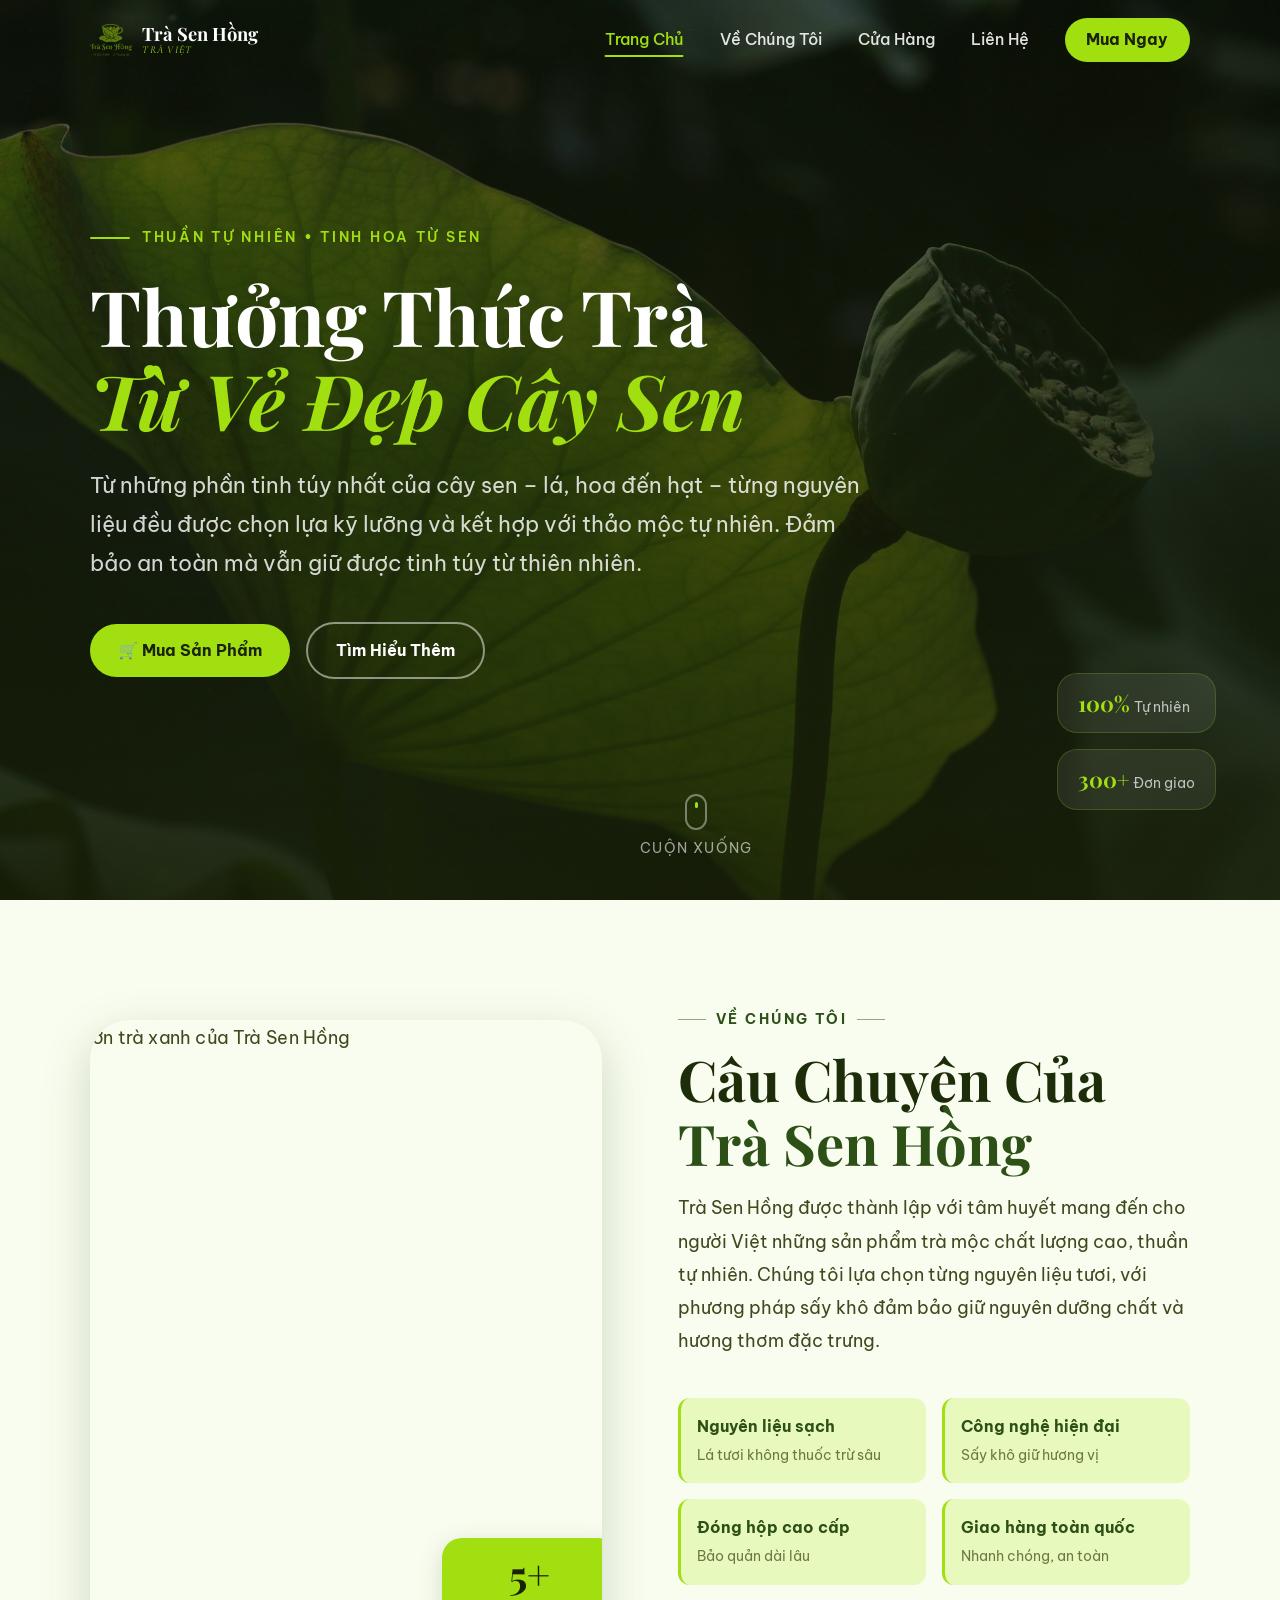
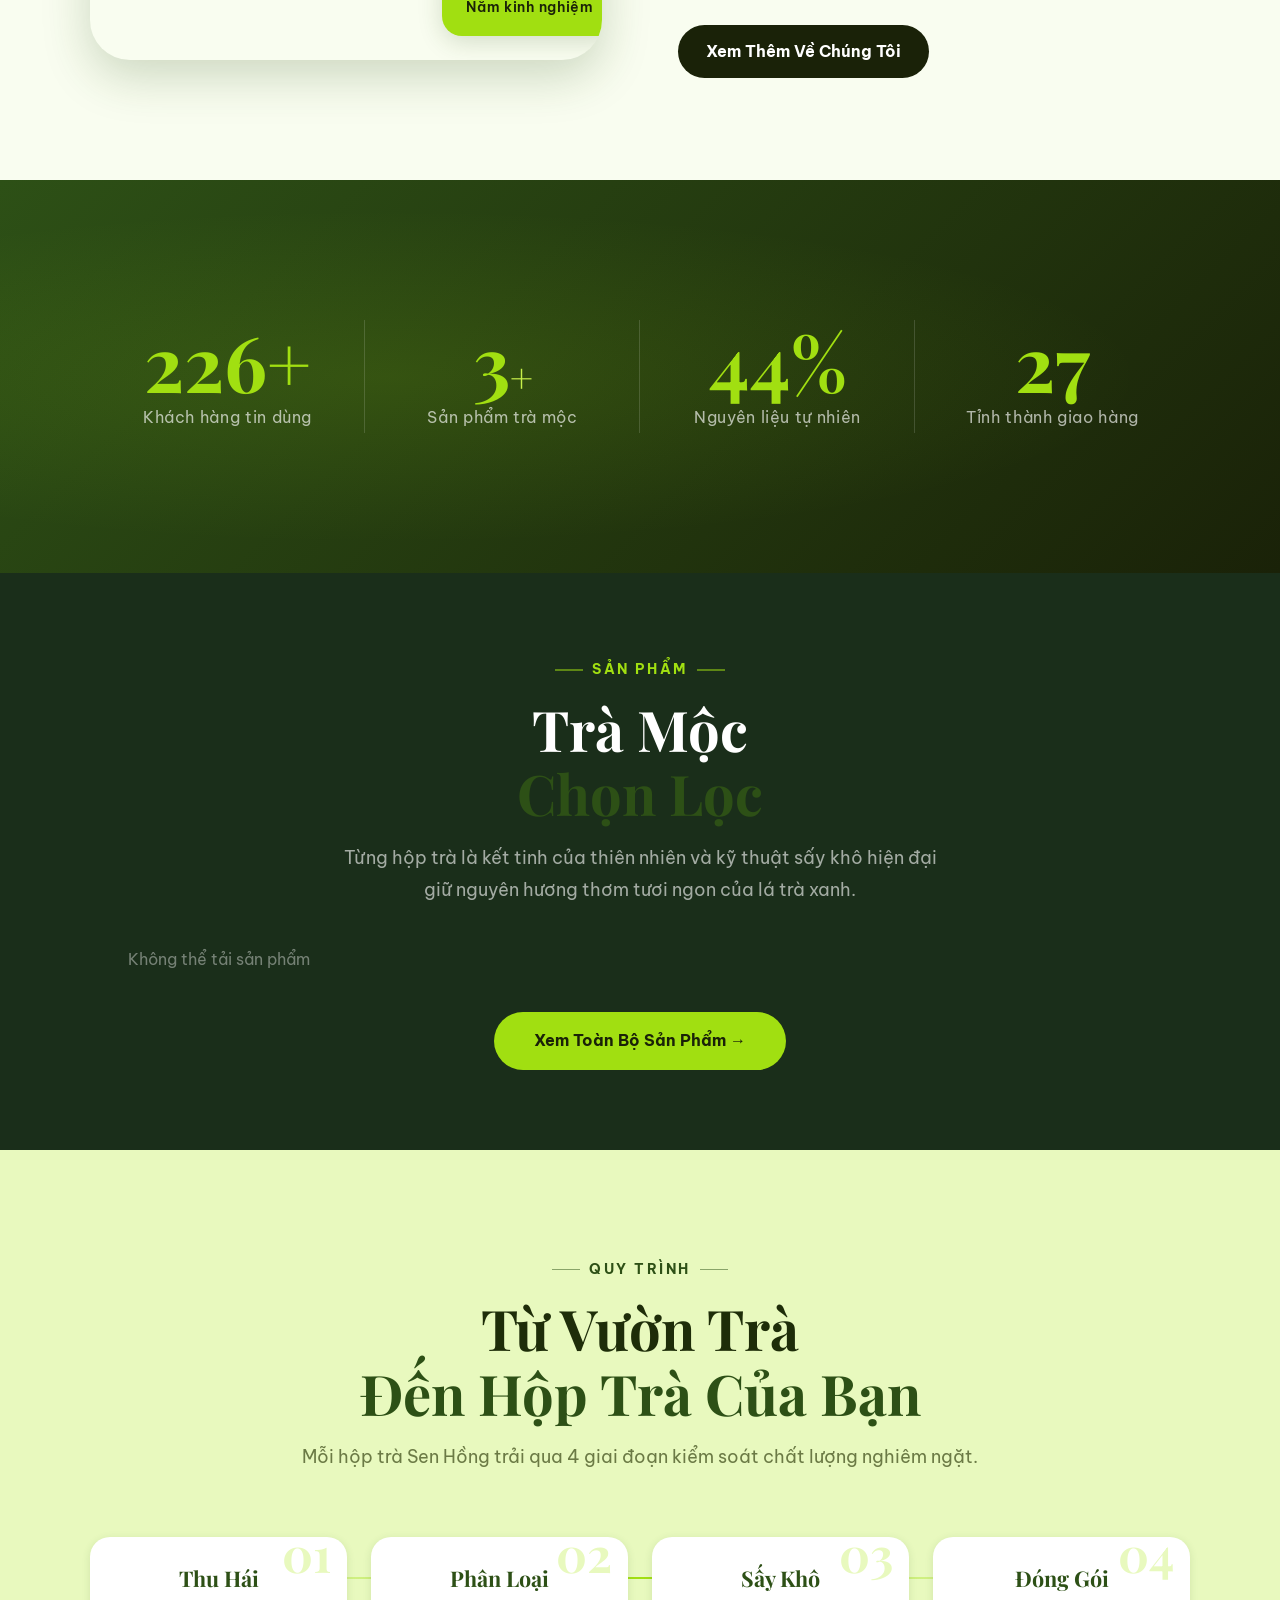
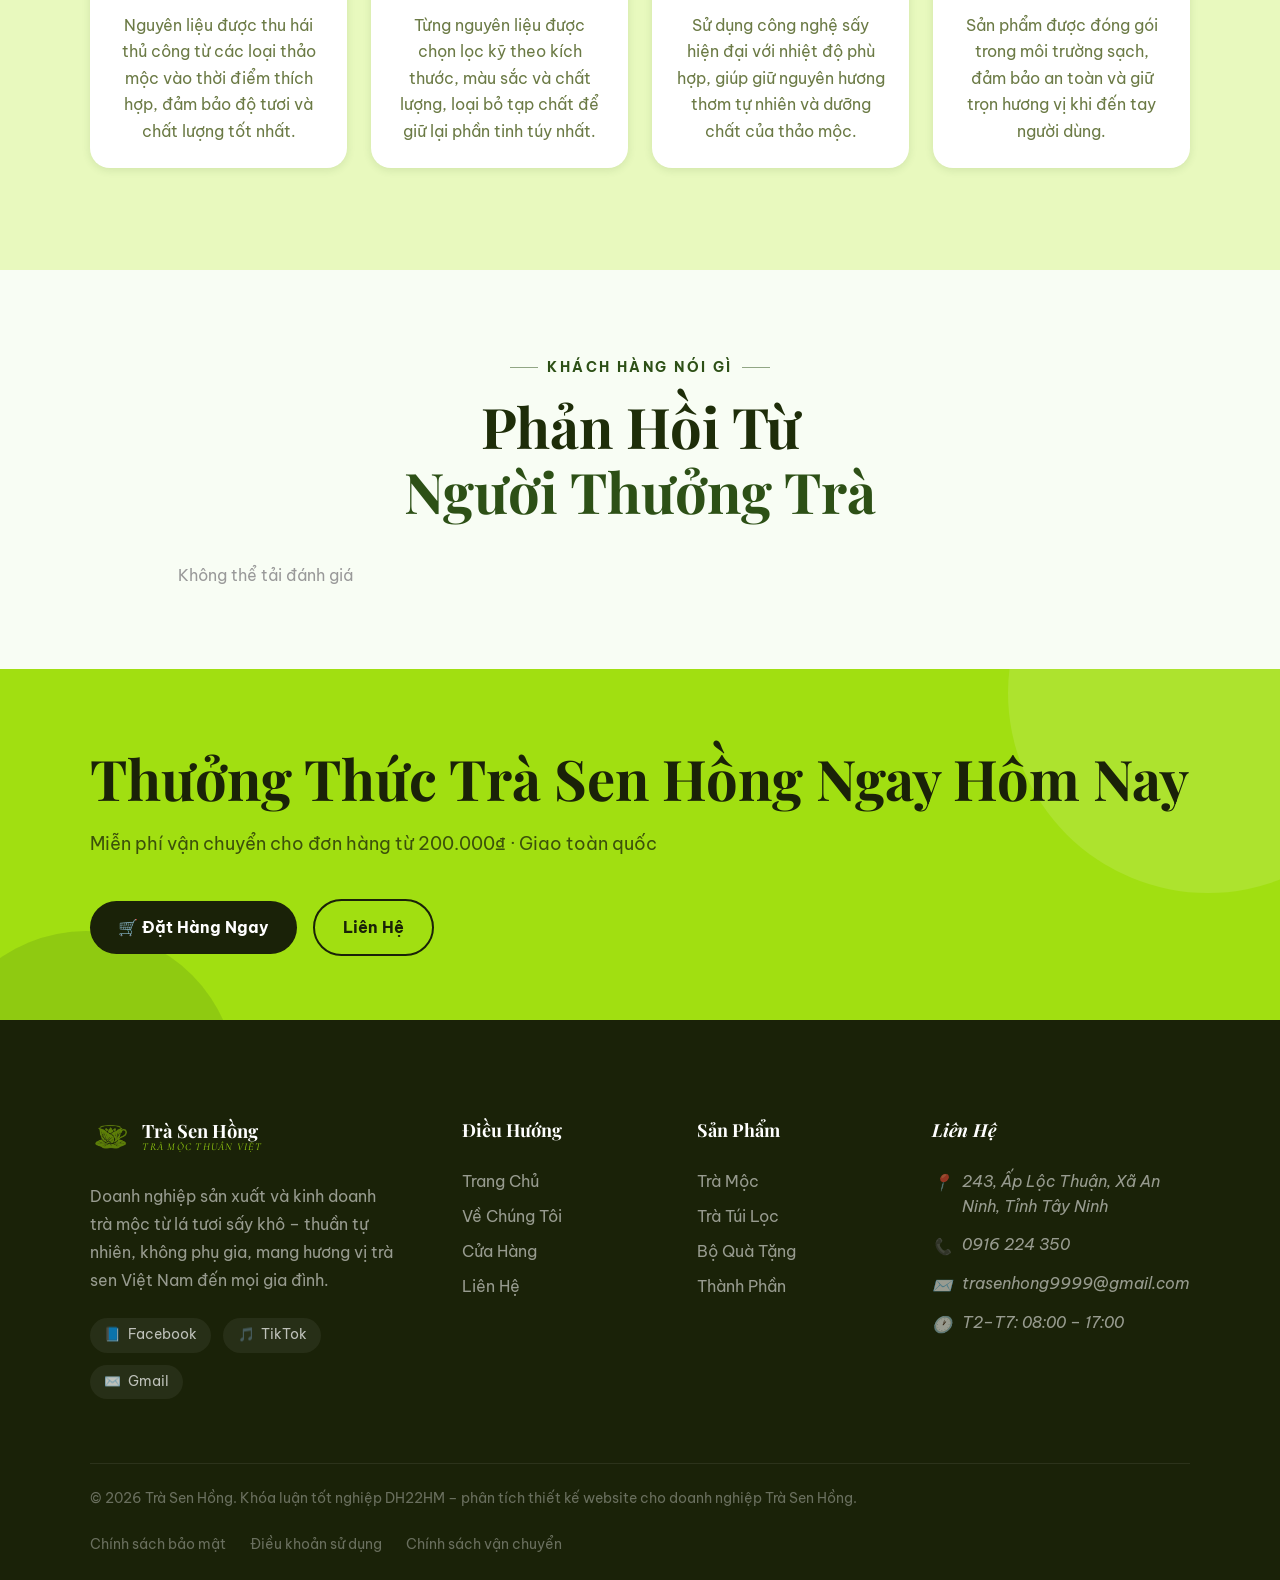
==== commit cabd0972: "remove video" ====
--- a/index.html
+++ b/index.html
@@ -283,7 +283,7 @@
       <div class="hero__video-wrap">
         <video
           class="hero__video"
-          src="assets/vid/qc_background.mp4"
+          src="assets/vid/qc_background.webm"
           autoplay
           muted
           loop
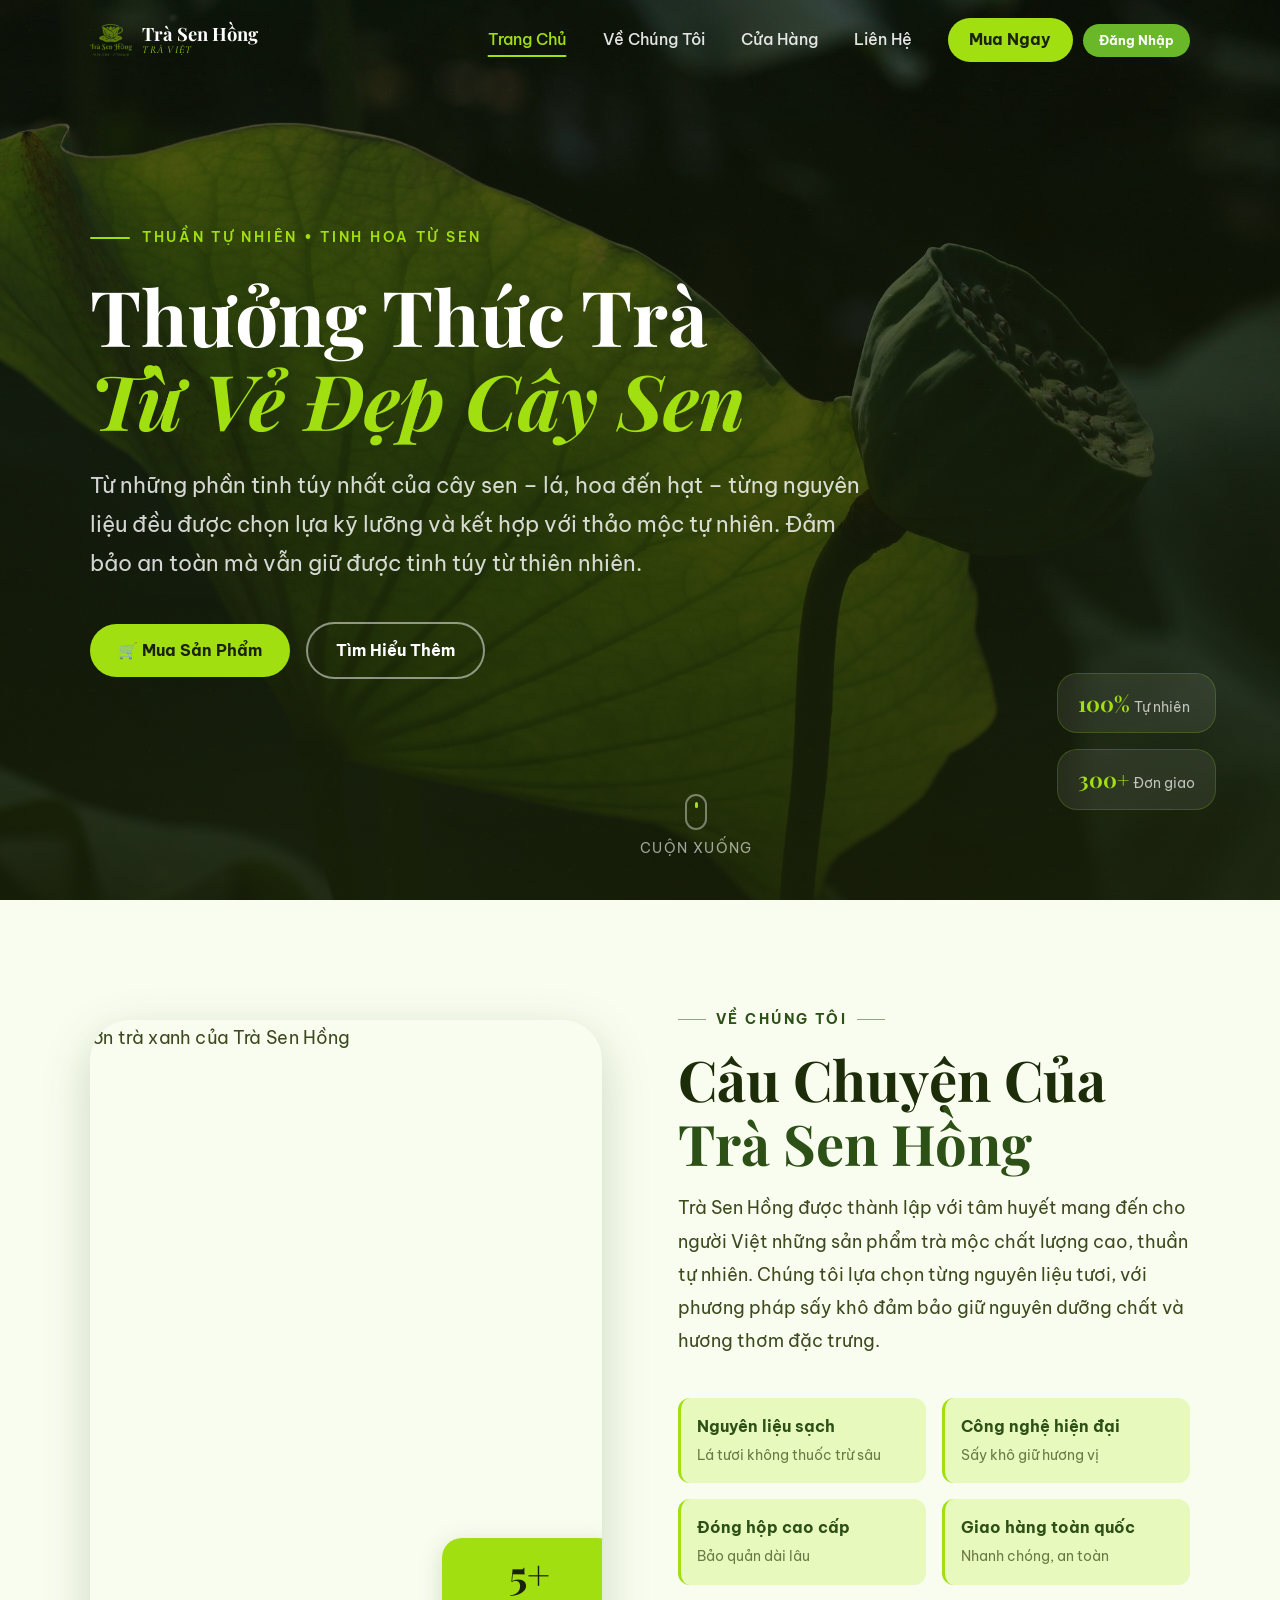
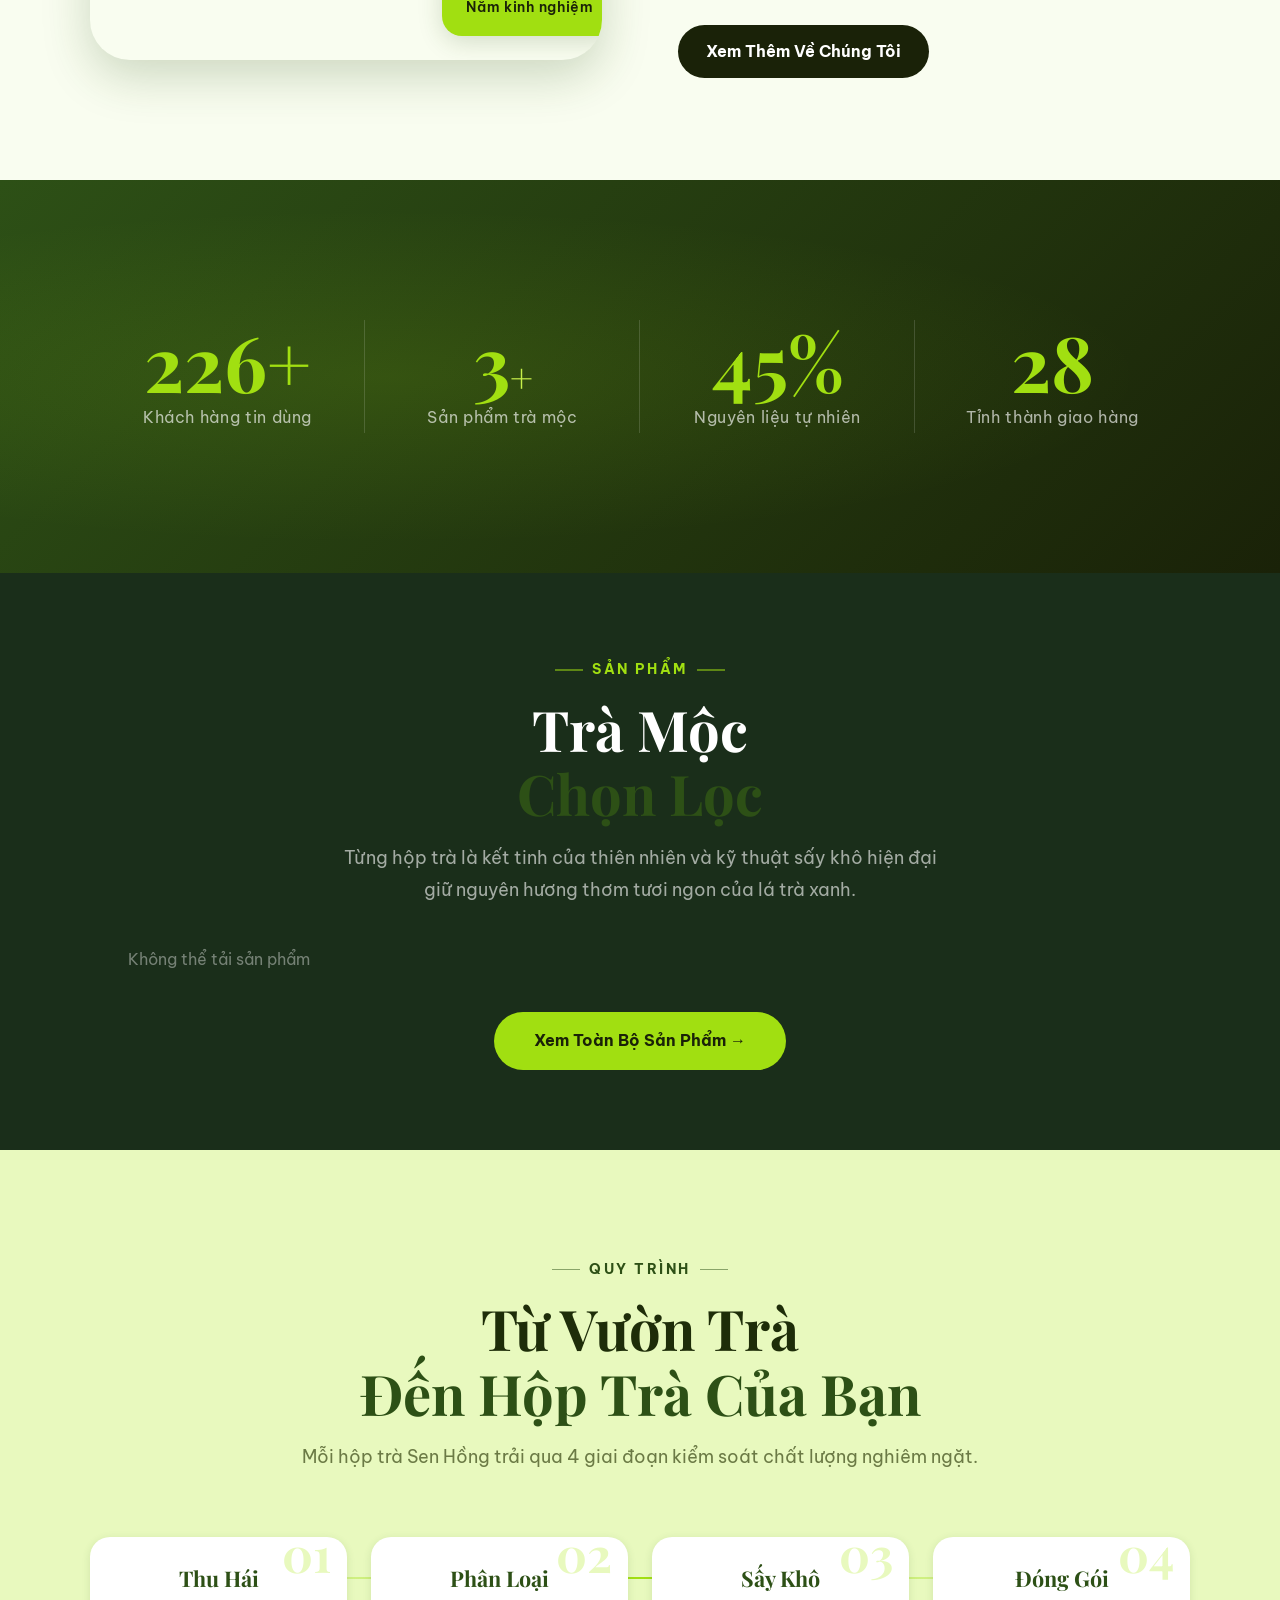
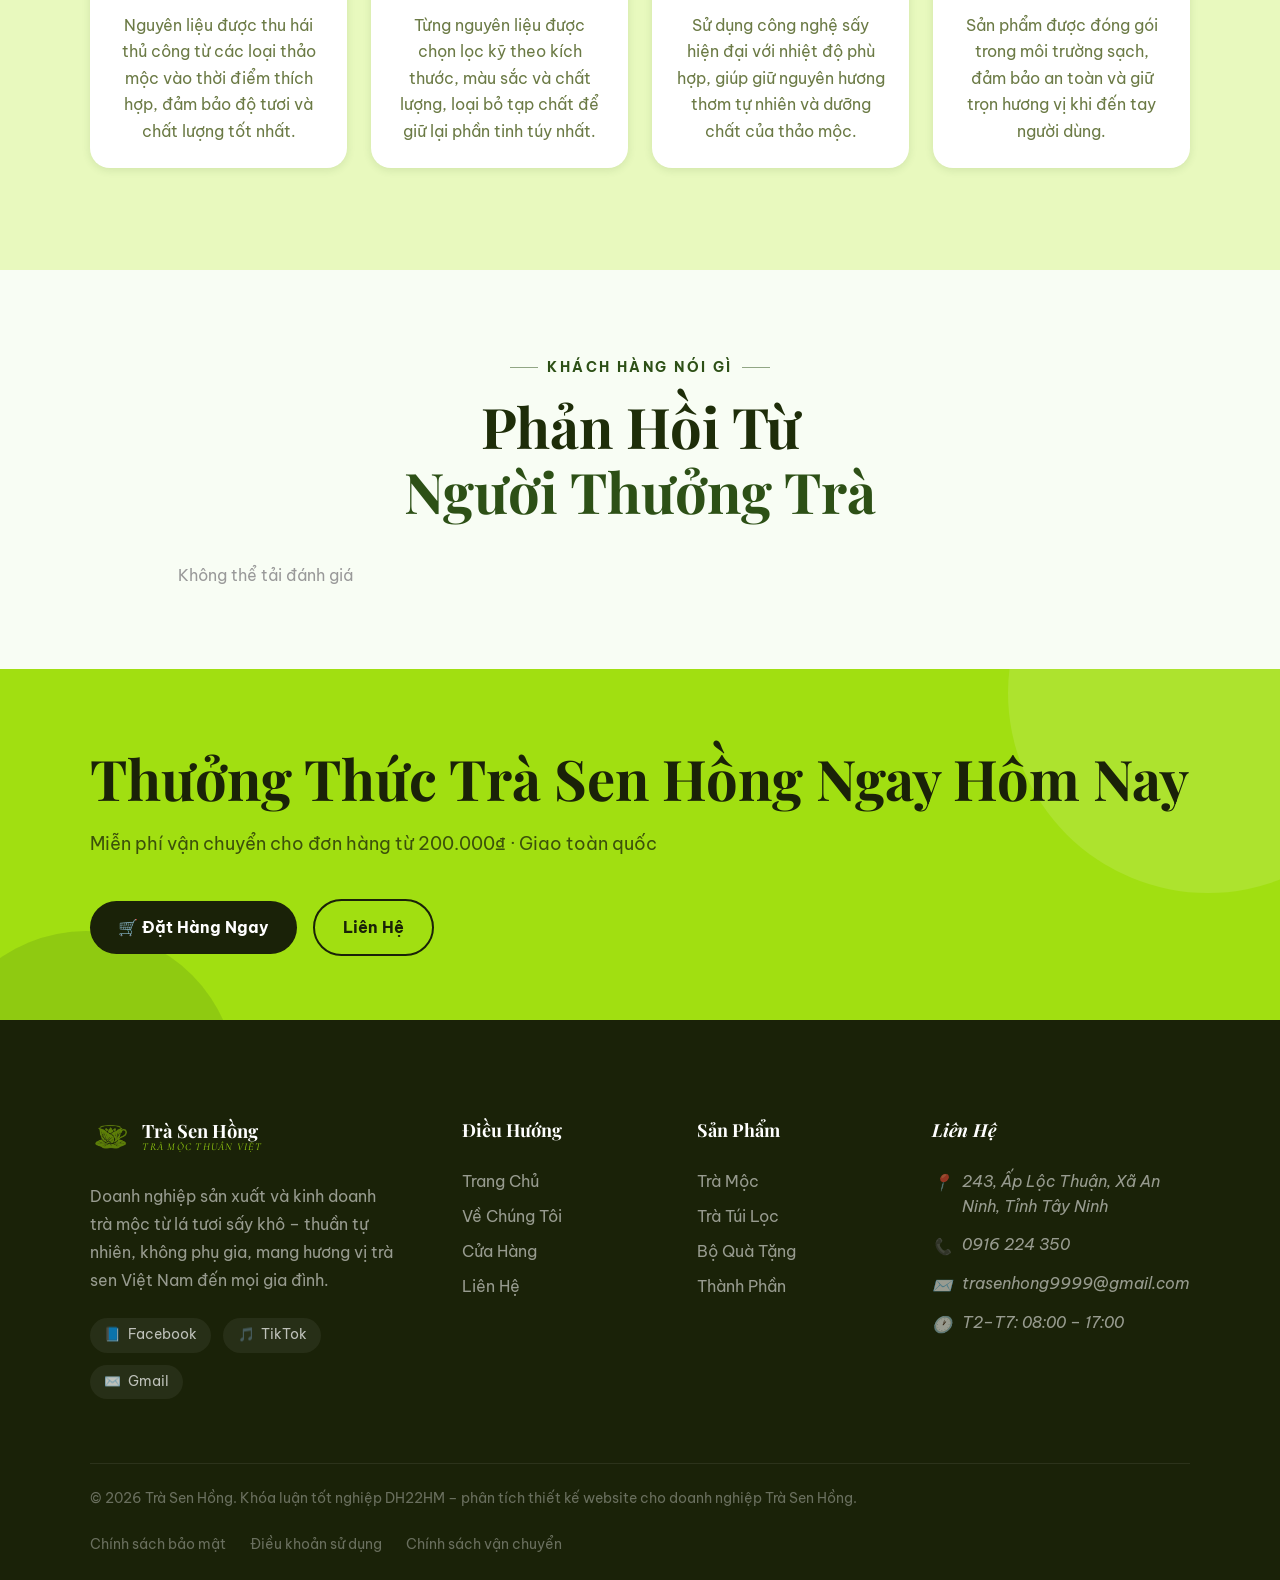
==== commit 54bed235: "remake and ad file" ====
--- a/index.html
+++ b/index.html
@@ -252,6 +252,10 @@
           <a href="shop.html" class="navbar__link navbar__cta ripple-wrap"
             >Mua Ngay</a
           >
+          <div
+            id="navUserArea"
+            style="display: flex; align-items: center; margin-left: 6px"
+          ></div>
         </nav>
         <button
           class="navbar__hamburger"
@@ -275,6 +279,7 @@
           style="color: var(--clr-primary)"
           >🛒 Mua Ngay</a
         >
+        <div id="navUserAreaMobile"></div>
       </nav>
     </header>
 
@@ -694,7 +699,7 @@
         </div>
       </div>
     </footer>
-
+    <script src="js/auth.js"></script>
     <script src="js/main.js"></script>
     <script src="js/navbar.js"></script>
     <script src="js/api.js"></script>
--- a/css/main.css
+++ b/css/main.css
@@ -1,70 +1,79 @@
-@import url('https://fonts.googleapis.com/css2?family=Playfair+Display:ital,wght@0,600;0,700;1,600&family=Be+Vietnam+Pro:wght@400;500;600;700&family=Cormorant+Garamond:ital,wght@1,500;1,600&display=swap');
+@import url("https://fonts.googleapis.com/css2?family=Playfair+Display:ital,wght@0,600;0,700;1,600&family=Be+Vietnam+Pro:wght@400;500;600;700&family=Cormorant+Garamond:ital,wght@1,500;1,600&display=swap");
 
 /* ─── DESIGN TOKENS ──────────────────────────────────────────── */
 :root {
-  --clr-primary:       #a1df11;
-  --clr-primary-dark:  #7ab80d;
+  --clr-primary: #a1df11;
+  --clr-primary-dark: #7ab80d;
   --clr-primary-light: #c8f04a;
   --clr-primary-muted: #e8f9be;
-  --clr-accent:        #2d5016;
-  --clr-accent-mid:    #4a7c1f;
-  --clr-earth:         #8b6914;
-  --clr-earth-light:   #d4a843;
-  --clr-earth-pale:    #fdf6e3;
-  --clr-dark:          #1a2208;
-  --clr-dark-mid:      #2c3d10;
-  --clr-text-dark:     #1e2d09;
-  --clr-text-body:     #3d4a1e;
-  --clr-text-muted:    #6b7a45;
-  --clr-white:         #ffffff;
-  --clr-off-white:     #f9fdf0;
-
-  --font-display: 'Playfair Display', Georgia, serif;
-  --font-body:    'Be Vietnam Pro', sans-serif;
-  --font-accent:  'Cormorant Garamond', Georgia, serif;
-
-  --fs-xs:   clamp(0.75rem,  1.5vw, 0.85rem);
-  --fs-sm:   clamp(0.875rem, 1.8vw, 1rem);
-  --fs-base: clamp(1rem,     2vw,   1.125rem);
-  --fs-md:   clamp(1.125rem, 2.5vw, 1.35rem);
-  --fs-lg:   clamp(1.35rem,  3vw,   1.75rem);
-  --fs-xl:   clamp(1.75rem,  4vw,   2.5rem);
-  --fs-2xl:  clamp(2.2rem,   5vw,   3.5rem);
-  --fs-3xl:  clamp(2.8rem,   6vw,   5rem);
-
-  --space-xs:  0.5rem;
-  --space-sm:  1rem;
-  --space-md:  1.5rem;
-  --space-lg:  2.5rem;
-  --space-xl:  4rem;
+  --clr-accent: #2d5016;
+  --clr-accent-mid: #4a7c1f;
+  --clr-earth: #8b6914;
+  --clr-earth-light: #d4a843;
+  --clr-earth-pale: #fdf6e3;
+  --clr-dark: #1a2208;
+  --clr-dark-mid: #2c3d10;
+  --clr-text-dark: #1e2d09;
+  --clr-text-body: #3d4a1e;
+  --clr-text-muted: #6b7a45;
+  --clr-white: #ffffff;
+  --clr-off-white: #f9fdf0;
+
+  --font-display: "Playfair Display", Georgia, serif;
+  --font-body: "Be Vietnam Pro", sans-serif;
+  --font-accent: "Cormorant Garamond", Georgia, serif;
+
+  --fs-xs: clamp(0.75rem, 1.5vw, 0.85rem);
+  --fs-sm: clamp(0.875rem, 1.8vw, 1rem);
+  --fs-base: clamp(1rem, 2vw, 1.125rem);
+  --fs-md: clamp(1.125rem, 2.5vw, 1.35rem);
+  --fs-lg: clamp(1.35rem, 3vw, 1.75rem);
+  --fs-xl: clamp(1.75rem, 4vw, 2.5rem);
+  --fs-2xl: clamp(2.2rem, 5vw, 3.5rem);
+  --fs-3xl: clamp(2.8rem, 6vw, 5rem);
+
+  --space-xs: 0.5rem;
+  --space-sm: 1rem;
+  --space-md: 1.5rem;
+  --space-lg: 2.5rem;
+  --space-xl: 4rem;
   --space-2xl: 6rem;
   --space-3xl: 9rem;
 
-  --radius-sm:   6px;
-  --radius-md:   12px;
-  --radius-lg:   20px;
-  --radius-xl:   40px;
+  --radius-sm: 6px;
+  --radius-md: 12px;
+  --radius-lg: 20px;
+  --radius-xl: 40px;
   --radius-pill: 999px;
 
-  --shadow-sm:  0 2px 8px rgba(45,80,22,.12);
-  --shadow-md:  0 6px 24px rgba(45,80,22,.18);
-  --shadow-lg:  0 16px 48px rgba(45,80,22,.22);
-  --shadow-glow: 0 0 30px rgba(161,223,17,.35);
-
-  --ease-out:    cubic-bezier(0.25, 0.46, 0.45, 0.94);
+  --shadow-sm: 0 2px 8px rgba(45, 80, 22, 0.12);
+  --shadow-md: 0 6px 24px rgba(45, 80, 22, 0.18);
+  --shadow-lg: 0 16px 48px rgba(45, 80, 22, 0.22);
+  --shadow-glow: 0 0 30px rgba(161, 223, 17, 0.35);
+
+  --ease-out: cubic-bezier(0.25, 0.46, 0.45, 0.94);
   --ease-spring: cubic-bezier(0.34, 1.56, 0.64, 1);
-  --dur-fast:  0.2s;
-  --dur-mid:   0.4s;
-  --dur-slow:  0.7s;
+  --dur-fast: 0.2s;
+  --dur-mid: 0.4s;
+  --dur-slow: 0.7s;
 
   --container-max: 1280px;
-  --nav-height:    80px;
-  --section-pad:   clamp(3rem, 8vw, 7rem);
+  --nav-height: 80px;
+  --section-pad: clamp(3rem, 8vw, 7rem);
 }
 
 /* ─── RESET & BASE ───────────────────────────────────────────── */
-*, *::before, *::after { box-sizing: border-box; margin: 0; padding: 0; }
-html { scroll-behavior: smooth; font-size: 16px; }
+*,
+*::before,
+*::after {
+  box-sizing: border-box;
+  margin: 0;
+  padding: 0;
+}
+html {
+  scroll-behavior: smooth;
+  font-size: 16px;
+}
 body {
   font-family: var(--font-body);
   color: var(--clr-text-body);
@@ -72,11 +81,29 @@
   line-height: 1.6;
   overflow-x: hidden;
 }
-img, video { display: block; max-width: 100%; }
-a { text-decoration: none; color: inherit; }
-button { cursor: pointer; border: none; background: none; font: inherit; }
-ul { list-style: none; }
-input, textarea, select { font: inherit; }
+img,
+video {
+  display: block;
+  max-width: 100%;
+}
+a {
+  text-decoration: none;
+  color: inherit;
+}
+button {
+  cursor: pointer;
+  border: none;
+  background: none;
+  font: inherit;
+}
+ul {
+  list-style: none;
+}
+input,
+textarea,
+select {
+  font: inherit;
+}
 
 .container {
   width: 100%;
@@ -85,8 +112,12 @@
   padding-inline: clamp(1rem, 4vw, 2.5rem);
 }
 
-.section { padding-block: var(--section-pad); }
-.text-center { text-align: center; }
+.section {
+  padding-block: var(--section-pad);
+}
+.text-center {
+  text-align: center;
+}
 
 .section-label {
   display: inline-flex;
@@ -99,8 +130,9 @@
   color: var(--clr-accent);
   margin-bottom: var(--space-sm);
 }
-.section-label::before, .section-label::after {
-  content: '';
+.section-label::before,
+.section-label::after {
+  content: "";
   display: block;
   width: 28px;
   height: 1.5px;
@@ -116,7 +148,9 @@
   line-height: 1.15;
   margin-bottom: var(--space-sm);
 }
-.section-heading span { color: var(--clr-accent); }
+.section-heading span {
+  color: var(--clr-accent);
+}
 .section-subtext {
   font-size: var(--fs-base);
   color: var(--clr-text-muted);
@@ -145,11 +179,11 @@
 .btn-primary:hover {
   background: var(--clr-primary-light);
   transform: translateY(-2px);
-  box-shadow: 0 6px 20px rgba(161,223,17,.4);
+  box-shadow: 0 6px 20px rgba(161, 223, 17, 0.4);
 }
 .btn-outline {
   background: transparent;
-  border: 2px solid rgba(255,255,255,.5);
+  border: 2px solid rgba(255, 255, 255, 0.5);
   color: var(--clr-white);
 }
 .btn-outline:hover {
@@ -168,17 +202,22 @@
 }
 
 /* Ripple */
-.ripple-wrap { overflow: hidden; }
+.ripple-wrap {
+  overflow: hidden;
+}
 .ripple {
   position: absolute;
   border-radius: 50%;
-  background: rgba(255,255,255,.3);
+  background: rgba(255, 255, 255, 0.3);
   transform: scale(0);
-  animation: rippleAnim .6s linear;
+  animation: rippleAnim 0.6s linear;
   pointer-events: none;
 }
 @keyframes rippleAnim {
-  to { transform: scale(4); opacity: 0; }
+  to {
+    transform: scale(4);
+    opacity: 0;
+  }
 }
 
 /* ─── PAGE LOADER ────────────────────────────────────────────── */
@@ -192,9 +231,15 @@
   align-items: center;
   justify-content: center;
   gap: var(--space-md);
-  transition: opacity var(--dur-mid) var(--ease-out), visibility var(--dur-mid);
-}
-.page-loader.hidden { opacity: 0; visibility: hidden; pointer-events: none; }
+  transition:
+    opacity var(--dur-mid) var(--ease-out),
+    visibility var(--dur-mid);
+}
+.page-loader.hidden {
+  opacity: 0;
+  visibility: hidden;
+  pointer-events: none;
+}
 .loader__logo {
   font-family: var(--font-display);
   font-size: var(--fs-xl);
@@ -203,7 +248,7 @@
 .loader__bar-wrap {
   width: 200px;
   height: 3px;
-  background: rgba(255,255,255,.1);
+  background: rgba(255, 255, 255, 0.1);
   border-radius: 2px;
   overflow: hidden;
 }
@@ -214,8 +259,12 @@
   animation: loaderBar 0.8s var(--ease-out) forwards;
 }
 @keyframes loaderBar {
-  from { width: 0; }
-  to   { width: 100%; }
+  from {
+    width: 0;
+  }
+  to {
+    width: 100%;
+  }
 }
 
 /* ─── SCROLL PROGRESS ────────────────────────────────────────── */
@@ -226,7 +275,7 @@
   height: 3px;
   background: var(--clr-primary);
   z-index: 2000;
-  transition: width .1s linear;
+  transition: width 0.1s linear;
 }
 
 /* ─── BACK TO TOP ────────────────────────────────────────────── */
@@ -250,18 +299,32 @@
   align-items: center;
   justify-content: center;
 }
-.back-to-top.visible { opacity: 1; transform: translateY(0); }
-.back-to-top:hover { background: var(--clr-primary-light); transform: translateY(-3px); }
+.back-to-top.visible {
+  opacity: 1;
+  transform: translateY(0);
+}
+.back-to-top:hover {
+  background: var(--clr-primary-light);
+  transform: translateY(-3px);
+}
 
 /* ─── REVEAL ANIMATIONS ──────────────────────────────────────── */
 [data-reveal] {
   opacity: 0;
   transform: translateY(32px);
-  transition: opacity .8s var(--ease-out), transform .8s var(--ease-out);
-}
-[data-reveal="left"]  { transform: translateX(-32px); }
-[data-reveal="right"] { transform: translateX(32px); }
-[data-reveal].revealed, [data-reveal="left"].revealed, [data-reveal="right"].revealed {
+  transition:
+    opacity 0.8s var(--ease-out),
+    transform 0.8s var(--ease-out);
+}
+[data-reveal="left"] {
+  transform: translateX(-32px);
+}
+[data-reveal="right"] {
+  transform: translateX(32px);
+}
+[data-reveal].revealed,
+[data-reveal="left"].revealed,
+[data-reveal="right"].revealed {
   opacity: 1;
   transform: none;
 }
@@ -269,14 +332,29 @@
 .stagger-children > * {
   opacity: 0;
   transform: translateY(24px);
-  transition: opacity .6s var(--ease-out), transform .6s var(--ease-out);
-}
-.stagger-children.revealed > *:nth-child(1) { transition-delay: 0s; }
-.stagger-children.revealed > *:nth-child(2) { transition-delay: .1s; }
-.stagger-children.revealed > *:nth-child(3) { transition-delay: .2s; }
-.stagger-children.revealed > *:nth-child(4) { transition-delay: .3s; }
-.stagger-children.revealed > *:nth-child(5) { transition-delay: .4s; }
-.stagger-children.revealed > * { opacity: 1; transform: none; }
+  transition:
+    opacity 0.6s var(--ease-out),
+    transform 0.6s var(--ease-out);
+}
+.stagger-children.revealed > *:nth-child(1) {
+  transition-delay: 0s;
+}
+.stagger-children.revealed > *:nth-child(2) {
+  transition-delay: 0.1s;
+}
+.stagger-children.revealed > *:nth-child(3) {
+  transition-delay: 0.2s;
+}
+.stagger-children.revealed > *:nth-child(4) {
+  transition-delay: 0.3s;
+}
+.stagger-children.revealed > *:nth-child(5) {
+  transition-delay: 0.4s;
+}
+.stagger-children.revealed > * {
+  opacity: 1;
+  transform: none;
+}
 
 /* Leaf particle */
 .leaf-particle {
@@ -288,31 +366,50 @@
   user-select: none;
 }
 @keyframes leafFall {
-  0%   { transform: translateY(0) rotate(0deg); opacity: .9; }
-  100% { transform: translateY(110vh) rotate(360deg); opacity: 0; }
+  0% {
+    transform: translateY(0) rotate(0deg);
+    opacity: 0.9;
+  }
+  100% {
+    transform: translateY(110vh) rotate(360deg);
+    opacity: 0;
+  }
 }
 
 /* Float animation */
-.float-anim { animation: floatUpDown 4s ease-in-out infinite; }
+.float-anim {
+  animation: floatUpDown 4s ease-in-out infinite;
+}
 @keyframes floatUpDown {
-  0%, 100% { transform: translateY(0); }
-  50%       { transform: translateY(-10px); }
+  0%,
+  100% {
+    transform: translateY(0);
+  }
+  50% {
+    transform: translateY(-10px);
+  }
 }
 
 /* ─── NAVBAR ─────────────────────────────────────────────────── */
 .navbar {
   position: fixed;
-  top: 0; left: 0; right: 0;
+  top: 0;
+  left: 0;
+  right: 0;
   z-index: 1000;
   height: var(--nav-height);
-  transition: background var(--dur-mid) var(--ease-out), box-shadow var(--dur-mid) var(--ease-out);
-}
-.navbar.transparent { background: transparent; }
+  transition:
+    background var(--dur-mid) var(--ease-out),
+    box-shadow var(--dur-mid) var(--ease-out);
+}
+.navbar.transparent {
+  background: transparent;
+}
 .navbar.scrolled {
-  background: rgba(26,34,8,.92);
+  background: rgba(26, 34, 8, 0.92);
   backdrop-filter: blur(16px);
   -webkit-backdrop-filter: blur(16px);
-  box-shadow: 0 2px 24px rgba(0,0,0,.3);
+  box-shadow: 0 2px 24px rgba(0, 0, 0, 0.3);
 }
 .navbar__inner {
   display: flex;
@@ -326,8 +423,16 @@
   gap: 0.65rem;
   z-index: 10;
 }
-.navbar__logo-img { width: 42px; height: 42px; object-fit: contain; }
-.navbar__logo-text { display: flex; flex-direction: column; line-height: 1.1; }
+.navbar__logo-img {
+  width: 42px;
+  height: 42px;
+  object-fit: contain;
+}
+.navbar__logo-text {
+  display: flex;
+  flex-direction: column;
+  line-height: 1.1;
+}
 .navbar__logo-name {
   font-family: var(--font-display);
   font-size: 1.15rem;
@@ -338,7 +443,7 @@
   font-family: var(--font-accent);
   font-size: 0.65rem;
   color: var(--clr-primary);
-  letter-spacing: .12em;
+  letter-spacing: 0.12em;
   text-transform: uppercase;
   font-style: italic;
 }
@@ -352,12 +457,12 @@
   padding: 0.5rem 1rem;
   font-size: var(--fs-sm);
   font-weight: 500;
-  color: rgba(255,255,255,.88);
+  color: rgba(255, 255, 255, 0.88);
   border-radius: var(--radius-sm);
   transition: color var(--dur-fast) var(--ease-out);
 }
 .navbar__link::after {
-  content: '';
+  content: "";
   position: absolute;
   bottom: 4px;
   left: 50%;
@@ -369,9 +474,13 @@
   transition: transform var(--dur-fast) var(--ease-spring);
 }
 .navbar__link:hover,
-.navbar__link.active { color: var(--clr-primary); }
+.navbar__link.active {
+  color: var(--clr-primary);
+}
 .navbar__link:hover::after,
-.navbar__link.active::after { transform: translateX(-50%) scaleX(1); }
+.navbar__link.active::after {
+  transform: translateX(-50%) scaleX(1);
+}
 
 .navbar__cta {
   margin-left: var(--space-sm);
@@ -386,9 +495,11 @@
 .navbar__cta:hover {
   background: var(--clr-primary-light) !important;
   transform: translateY(-1px);
-  box-shadow: 0 4px 16px rgba(161,223,17,.4);
-}
-.navbar__cta::after { display: none !important; }
+  box-shadow: 0 4px 16px rgba(161, 223, 17, 0.4);
+}
+.navbar__cta::after {
+  display: none !important;
+}
 
 .navbar__hamburger {
   display: none;
@@ -401,26 +512,38 @@
   z-index: 10;
   border-radius: var(--radius-sm);
 }
-.navbar__hamburger:hover { background: rgba(255,255,255,.1); }
+.navbar__hamburger:hover {
+  background: rgba(255, 255, 255, 0.1);
+}
 .hamburger-line {
   display: block;
   width: 100%;
   height: 2.5px;
   background: var(--clr-white);
   border-radius: 2px;
-  transition: transform var(--dur-mid) var(--ease-spring), opacity var(--dur-fast), width var(--dur-mid) var(--ease-spring);
+  transition:
+    transform var(--dur-mid) var(--ease-spring),
+    opacity var(--dur-fast),
+    width var(--dur-mid) var(--ease-spring);
   transform-origin: center;
 }
-.navbar__hamburger.open .hamburger-line:nth-child(1) { transform: translateY(7.5px) rotate(45deg); }
-.navbar__hamburger.open .hamburger-line:nth-child(2) { opacity: 0; width: 0; }
-.navbar__hamburger.open .hamburger-line:nth-child(3) { transform: translateY(-7.5px) rotate(-45deg); }
+.navbar__hamburger.open .hamburger-line:nth-child(1) {
+  transform: translateY(7.5px) rotate(45deg);
+}
+.navbar__hamburger.open .hamburger-line:nth-child(2) {
+  opacity: 0;
+  width: 0;
+}
+.navbar__hamburger.open .hamburger-line:nth-child(3) {
+  transform: translateY(-7.5px) rotate(-45deg);
+}
 
 .navbar__drawer {
   display: none;
   position: fixed;
   inset: 0;
   z-index: 999;
-  background: rgba(26,34,8,.97);
+  background: rgba(26, 34, 8, 0.97);
   backdrop-filter: blur(20px);
   flex-direction: column;
   align-items: center;
@@ -430,33 +553,57 @@
   pointer-events: none;
   transition: opacity var(--dur-mid) var(--ease-out);
 }
-.navbar__drawer.open { opacity: 1; pointer-events: all; }
+.navbar__drawer.open {
+  opacity: 1;
+  pointer-events: all;
+}
 .navbar__drawer .navbar__link {
   font-size: var(--fs-xl);
   font-family: var(--font-display);
   padding: var(--space-sm) var(--space-lg);
-  color: rgba(255,255,255,.9);
+  color: rgba(255, 255, 255, 0.9);
   transform: translateY(20px);
   opacity: 0;
-  transition: transform var(--dur-mid) var(--ease-spring), opacity var(--dur-mid) var(--ease-out), color var(--dur-fast);
-}
-.navbar__drawer.open .navbar__link { transform: translateY(0); opacity: 1; }
-.navbar__drawer .navbar__link:nth-child(1) { transition-delay: .05s; }
-.navbar__drawer .navbar__link:nth-child(2) { transition-delay: .10s; }
-.navbar__drawer .navbar__link:nth-child(3) { transition-delay: .15s; }
-.navbar__drawer .navbar__link:nth-child(4) { transition-delay: .20s; }
-.navbar__drawer .navbar__link:nth-child(5) { transition-delay: .25s; }
+  transition:
+    transform var(--dur-mid) var(--ease-spring),
+    opacity var(--dur-mid) var(--ease-out),
+    color var(--dur-fast);
+}
+.navbar__drawer.open .navbar__link {
+  transform: translateY(0);
+  opacity: 1;
+}
+.navbar__drawer .navbar__link:nth-child(1) {
+  transition-delay: 0.05s;
+}
+.navbar__drawer .navbar__link:nth-child(2) {
+  transition-delay: 0.1s;
+}
+.navbar__drawer .navbar__link:nth-child(3) {
+  transition-delay: 0.15s;
+}
+.navbar__drawer .navbar__link:nth-child(4) {
+  transition-delay: 0.2s;
+}
+.navbar__drawer .navbar__link:nth-child(5) {
+  transition-delay: 0.25s;
+}
 
 /* ─── HERO ───────────────────────────────────────────────────── */
 .hero {
   position: relative;
+  height: 100vh;
   height: 100svh;
   min-height: 600px;
   display: flex;
   align-items: center;
   overflow: hidden;
 }
-.hero__video-wrap { position: absolute; inset: 0; z-index: 0; }
+.hero__video-wrap {
+  position: absolute;
+  inset: 0;
+  z-index: 0;
+}
 .hero__video {
   width: 100%;
   height: 100%;
@@ -468,28 +615,37 @@
   position: absolute;
   inset: 0;
   z-index: 1;
-  background: linear-gradient(to bottom, rgba(26,34,8,.35) 0%, rgba(26,34,8,.55) 50%, rgba(26,34,8,.80) 100%);
+  background: linear-gradient(
+    to bottom,
+    rgba(26, 34, 8, 0.35) 0%,
+    rgba(26, 34, 8, 0.55) 50%,
+    rgba(26, 34, 8, 0.8) 100%
+  );
 }
 .hero__overlay::after {
-  content: '';
+  content: "";
   position: absolute;
   inset: 0;
   background-image: url("data:image/svg+xml,%3Csvg width='60' height='60' viewBox='0 0 60 60' xmlns='http://www.w3.org/2000/svg'%3E%3Cg fill='%23a1df11' fill-opacity='0.04'%3E%3Ccircle cx='30' cy='30' r='1'/%3E%3C/g%3E%3C/svg%3E");
   pointer-events: none;
 }
-.hero__content { position: relative; z-index: 2; max-width: 800px; }
+.hero__content {
+  position: relative;
+  z-index: 2;
+  max-width: 800px;
+}
 .hero__eyebrow {
   display: inline-flex;
   align-items: center;
   gap: 0.75rem;
   font-size: var(--fs-xs);
   font-weight: 600;
-  letter-spacing: .2em;
+  letter-spacing: 0.2em;
   text-transform: uppercase;
   color: var(--clr-primary);
   margin-bottom: var(--space-md);
   opacity: 0;
-  animation: fadeSlideUp .8s var(--ease-out) .3s forwards;
+  animation: fadeSlideUp 0.8s var(--ease-out) 0.3s forwards;
 }
 .hero__eyebrow-line {
   display: block;
@@ -506,17 +662,21 @@
   line-height: 1.1;
   margin-bottom: var(--space-md);
   opacity: 0;
-  animation: fadeSlideUp .9s var(--ease-out) .5s forwards;
-}
-.hero__title em { font-style: italic; color: var(--clr-primary); display: block; }
+  animation: fadeSlideUp 0.9s var(--ease-out) 0.5s forwards;
+}
+.hero__title em {
+  font-style: italic;
+  color: var(--clr-primary);
+  display: block;
+}
 .hero__desc {
   font-size: var(--fs-md);
-  color: rgba(255,255,255,.82);
+  color: rgba(255, 255, 255, 0.82);
   max-width: 52ch;
   line-height: 1.8;
   margin-bottom: var(--space-lg);
   opacity: 0;
-  animation: fadeSlideUp .9s var(--ease-out) .7s forwards;
+  animation: fadeSlideUp 0.9s var(--ease-out) 0.7s forwards;
 }
 .hero__actions {
   display: flex;
@@ -524,7 +684,7 @@
   gap: var(--space-sm);
   flex-wrap: wrap;
   opacity: 0;
-  animation: fadeSlideUp .9s var(--ease-out) .9s forwards;
+  animation: fadeSlideUp 0.9s var(--ease-out) 0.9s forwards;
 }
 .hero__scroll-cue {
   position: absolute;
@@ -536,16 +696,16 @@
   flex-direction: column;
   align-items: center;
   gap: 0.5rem;
-  color: rgba(255,255,255,.6);
+  color: rgba(255, 255, 255, 0.6);
   font-size: var(--fs-xs);
-  letter-spacing: .1em;
+  letter-spacing: 0.1em;
   text-transform: uppercase;
   animation: fadeSlideUp 1s var(--ease-out) 1.2s both;
 }
 .hero__scroll-mouse {
   width: 22px;
   height: 36px;
-  border: 2px solid rgba(255,255,255,.4);
+  border: 2px solid rgba(255, 255, 255, 0.4);
   border-radius: 12px;
   position: relative;
   display: flex;
@@ -553,7 +713,7 @@
   padding-top: 6px;
 }
 .hero__scroll-mouse::before {
-  content: '';
+  content: "";
   display: block;
   width: 3px;
   height: 6px;
@@ -570,16 +730,16 @@
   flex-direction: column;
   gap: var(--space-sm);
   opacity: 0;
-  animation: fadeSlideUp .9s var(--ease-out) 1.1s forwards;
+  animation: fadeSlideUp 0.9s var(--ease-out) 1.1s forwards;
 }
 .hero__badge {
   display: flex;
   align-items: center;
   gap: 0.75rem;
   padding: 0.75rem 1.25rem;
-  background: rgba(255,255,255,.08);
+  background: rgba(255, 255, 255, 0.08);
   backdrop-filter: blur(12px);
-  border: 1px solid rgba(161,223,17,.2);
+  border: 1px solid rgba(161, 223, 17, 0.2);
   border-radius: var(--radius-lg);
   color: var(--clr-white);
 }
@@ -591,7 +751,7 @@
 }
 .hero__badge-label {
   font-size: var(--fs-xs);
-  color: rgba(255,255,255,.7);
+  color: rgba(255, 255, 255, 0.7);
 }
 
 /* ─── PAGE HERO BANNER (subpages) ────────────────────────────── */
@@ -602,7 +762,11 @@
   align-items: flex-end;
   overflow: hidden;
 }
-.page-hero__bg { position: absolute; inset: 0; z-index: 0; }
+.page-hero__bg {
+  position: absolute;
+  inset: 0;
+  z-index: 0;
+}
 .page-hero__bg img {
   width: 100%;
   height: 100%;
@@ -611,10 +775,15 @@
   animation: heroVideoZoom 10s ease-out forwards;
 }
 .page-hero__bg::after {
-  content: '';
+  content: "";
   position: absolute;
   inset: 0;
-  background: linear-gradient(to top, rgba(26,34,8,.88) 0%, rgba(26,34,8,.42) 55%, rgba(26,34,8,.22) 100%);
+  background: linear-gradient(
+    to top,
+    rgba(26, 34, 8, 0.88) 0%,
+    rgba(26, 34, 8, 0.42) 55%,
+    rgba(26, 34, 8, 0.22) 100%
+  );
 }
 .page-hero__content {
   position: relative;
@@ -627,13 +796,20 @@
   align-items: center;
   gap: 0.5rem;
   font-size: var(--fs-xs);
-  color: rgba(255,255,255,.6);
+  color: rgba(255, 255, 255, 0.6);
   margin-bottom: var(--space-sm);
-  letter-spacing: .04em;
-}
-.page-hero__breadcrumb a { color: rgba(255,255,255,.6); transition: color var(--dur-fast); }
-.page-hero__breadcrumb a:hover { color: var(--clr-primary); }
-.page-hero__breadcrumb span { color: rgba(255,255,255,.3); }
+  letter-spacing: 0.04em;
+}
+.page-hero__breadcrumb a {
+  color: rgba(255, 255, 255, 0.6);
+  transition: color var(--dur-fast);
+}
+.page-hero__breadcrumb a:hover {
+  color: var(--clr-primary);
+}
+.page-hero__breadcrumb span {
+  color: rgba(255, 255, 255, 0.3);
+}
 .page-hero__title {
   font-family: var(--font-display);
   font-size: clamp(1.8rem, 4vw, 3rem);
@@ -641,18 +817,21 @@
   font-weight: 700;
   line-height: 1.15;
   opacity: 0;
-  animation: fadeSlideUp .8s var(--ease-out) .2s forwards;
+  animation: fadeSlideUp 0.8s var(--ease-out) 0.2s forwards;
 }
 .page-hero__title em {
   display: block;
   font-style: italic;
   color: var(--clr-primary);
-  font-size: .62em;
-  margin-top: .25rem;
+  font-size: 0.62em;
+  margin-top: 0.25rem;
 }
 
 /* ─── ABOUT SECTION ──────────────────────────────────────────── */
-.about { background: var(--clr-off-white); overflow: hidden; }
+.about {
+  background: var(--clr-off-white);
+  overflow: hidden;
+}
 .about__inner {
   display: grid;
   grid-template-columns: 1fr 1fr;
@@ -672,9 +851,11 @@
   object-fit: cover;
   transition: transform var(--dur-slow) var(--ease-out);
 }
-.about__image-wrap:hover img { transform: scale(1.04); }
+.about__image-wrap:hover img {
+  transform: scale(1.04);
+}
 .about__image-wrap::before {
-  content: '';
+  content: "";
   position: absolute;
   inset: -12px;
   border: 2px solid var(--clr-primary);
@@ -700,8 +881,17 @@
   line-height: 1;
   font-weight: 700;
 }
-.about__image-badge span { font-size: var(--fs-xs); font-weight: 600; letter-spacing: .05em; }
-.about__desc { font-size: var(--fs-base); color: var(--clr-text-body); line-height: 1.85; margin-bottom: var(--space-lg); }
+.about__image-badge span {
+  font-size: var(--fs-xs);
+  font-weight: 600;
+  letter-spacing: 0.05em;
+}
+.about__desc {
+  font-size: var(--fs-base);
+  color: var(--clr-text-body);
+  line-height: 1.85;
+  margin-bottom: var(--space-lg);
+}
 .about__values {
   display: grid;
   grid-template-columns: 1fr 1fr;
@@ -722,21 +912,32 @@
   font-size: var(--fs-sm);
   font-weight: 700;
   color: var(--clr-accent);
-  margin-bottom: .15rem;
-}
-.about__value-text span { font-size: var(--fs-xs); color: var(--clr-text-muted); }
+  margin-bottom: 0.15rem;
+}
+.about__value-text span {
+  font-size: var(--fs-xs);
+  color: var(--clr-text-muted);
+}
 
 /* ─── STATS ──────────────────────────────────────────────────── */
 .stats {
-  background: linear-gradient(135deg, var(--clr-accent) 0%, var(--clr-dark) 100%);
+  background: linear-gradient(
+    135deg,
+    var(--clr-accent) 0%,
+    var(--clr-dark) 100%
+  );
   position: relative;
   overflow: hidden;
 }
 .stats::before {
-  content: '';
+  content: "";
   position: absolute;
   inset: 0;
-  background: radial-gradient(ellipse at 30% 50%, rgba(161,223,17,.12) 0%, transparent 60%);
+  background: radial-gradient(
+    ellipse at 30% 50%,
+    rgba(161, 223, 17, 0.12) 0%,
+    transparent 60%
+  );
 }
 .stats__grid {
   display: grid;
@@ -750,11 +951,13 @@
   position: relative;
 }
 .stats__item:not(:last-child)::after {
-  content: '';
-  position: absolute;
-  top: 20%; right: 0;
-  width: 1px; height: 60%;
-  background: rgba(255,255,255,.15);
+  content: "";
+  position: absolute;
+  top: 20%;
+  right: 0;
+  width: 1px;
+  height: 60%;
+  background: rgba(255, 255, 255, 0.15);
 }
 .stats__number {
   font-family: var(--font-display);
@@ -762,10 +965,17 @@
   font-weight: 700;
   color: var(--clr-primary);
   line-height: 1;
-  margin-bottom: .35rem;
-}
-.stats__unit { font-size: var(--fs-xl); color: var(--clr-primary-light); }
-.stats__label { font-size: var(--fs-sm); color: rgba(255,255,255,.65); letter-spacing: .04em; }
+  margin-bottom: 0.35rem;
+}
+.stats__unit {
+  font-size: var(--fs-xl);
+  color: var(--clr-primary-light);
+}
+.stats__label {
+  font-size: var(--fs-sm);
+  color: rgba(255, 255, 255, 0.65);
+  letter-spacing: 0.04em;
+}
 
 /* ─── PRODUCTS SLIDER ────────────────────────────────────────── */
 .products {
@@ -774,19 +984,35 @@
   position: relative;
 }
 .products::before {
-  content: '';
-  position: absolute;
-  top: -80px; left: 0; right: 0;
+  content: "";
+  position: absolute;
+  top: -80px;
+  left: 0;
+  right: 0;
   height: 80px;
   background: var(--clr-off-white);
   clip-path: ellipse(55% 100% at 50% 0%);
 }
-.products__header { margin-bottom: var(--space-xl); }
-.products__header .section-label { color: var(--clr-primary); }
-.products__header .section-heading { color: var(--clr-white); }
-.slider { position: relative; }
-.slider__track-wrap { overflow: hidden; border-radius: var(--radius-xl); }
-.slider__track { display: flex; transition: transform .55s var(--ease-out); }
+.products__header {
+  margin-bottom: var(--space-xl);
+}
+.products__header .section-label {
+  color: var(--clr-primary);
+}
+.products__header .section-heading {
+  color: var(--clr-white);
+}
+.slider {
+  position: relative;
+}
+.slider__track-wrap {
+  overflow: hidden;
+  border-radius: var(--radius-xl);
+}
+.slider__track {
+  display: flex;
+  transition: transform 0.55s var(--ease-out);
+}
 .product-card {
   flex: 0 0 100%;
   display: grid;
@@ -799,20 +1025,24 @@
   border-radius: var(--radius-xl) 0 0 var(--radius-xl);
 }
 .product-card__image-wrap img {
-  width: 100%; height: 100%;
+  width: 100%;
+  height: 100%;
   object-fit: cover;
   transition: transform var(--dur-slow) var(--ease-out);
 }
-.product-card:hover .product-card__image-wrap img { transform: scale(1.06); }
+.product-card:hover .product-card__image-wrap img {
+  transform: scale(1.06);
+}
 .product-card__tag {
   position: absolute;
-  top: 1.25rem; left: 1.25rem;
-  padding: .35rem .9rem;
+  top: 1.25rem;
+  left: 1.25rem;
+  padding: 0.35rem 0.9rem;
   background: var(--clr-primary);
   color: var(--clr-dark);
   font-size: var(--fs-xs);
   font-weight: 700;
-  letter-spacing: .08em;
+  letter-spacing: 0.08em;
   text-transform: uppercase;
   border-radius: var(--radius-pill);
 }
@@ -828,7 +1058,7 @@
 .product-card__category {
   font-size: var(--fs-xs);
   font-weight: 600;
-  letter-spacing: .15em;
+  letter-spacing: 0.15em;
   text-transform: uppercase;
   color: var(--clr-primary);
 }
@@ -844,17 +1074,37 @@
   font-size: var(--fs-md);
   color: var(--clr-earth-light);
 }
-.product-card__desc { font-size: var(--fs-sm); color: rgba(255,255,255,.65); line-height: 1.75; }
-.product-card__specs { display: flex; gap: var(--space-md); flex-wrap: wrap; }
-.product-card__spec { display: flex; flex-direction: column; gap: .1rem; }
-.product-card__spec-label { font-size: var(--fs-xs); color: rgba(255,255,255,.45); letter-spacing: .06em; }
-.product-card__spec-value { font-size: var(--fs-sm); font-weight: 600; color: var(--clr-primary-light); }
+.product-card__desc {
+  font-size: var(--fs-sm);
+  color: rgba(255, 255, 255, 0.65);
+  line-height: 1.75;
+}
+.product-card__specs {
+  display: flex;
+  gap: var(--space-md);
+  flex-wrap: wrap;
+}
+.product-card__spec {
+  display: flex;
+  flex-direction: column;
+  gap: 0.1rem;
+}
+.product-card__spec-label {
+  font-size: var(--fs-xs);
+  color: rgba(255, 255, 255, 0.45);
+  letter-spacing: 0.06em;
+}
+.product-card__spec-value {
+  font-size: var(--fs-sm);
+  font-weight: 600;
+  color: var(--clr-primary-light);
+}
 .product-card__price-row {
   display: flex;
   align-items: center;
   gap: var(--space-sm);
   padding-top: var(--space-xs);
-  border-top: 1px solid rgba(255,255,255,.1);
+  border-top: 1px solid rgba(255, 255, 255, 0.1);
 }
 .product-card__price {
   font-family: var(--font-display);
@@ -862,8 +1112,15 @@
   font-weight: 700;
   color: var(--clr-primary);
 }
-.product-card__price-unit { font-size: var(--fs-xs); color: rgba(255,255,255,.5); }
-.product-card__actions { display: flex; gap: var(--space-xs); flex-wrap: wrap; }
+.product-card__price-unit {
+  font-size: var(--fs-xs);
+  color: rgba(255, 255, 255, 0.5);
+}
+.product-card__actions {
+  display: flex;
+  gap: var(--space-xs);
+  flex-wrap: wrap;
+}
 .slider__controls {
   display: flex;
   align-items: center;
@@ -872,9 +1129,10 @@
   margin-top: var(--space-lg);
 }
 .slider__btn {
-  width: 48px; height: 48px;
+  width: 48px;
+  height: 48px;
   border-radius: 50%;
-  border: 2px solid rgba(161,223,17,.35);
+  border: 2px solid rgba(161, 223, 17, 0.35);
   color: var(--clr-primary);
   display: flex;
   align-items: center;
@@ -888,20 +1146,36 @@
   border-color: var(--clr-primary);
   transform: scale(1.1);
 }
-.slider__btn:disabled { opacity: .3; cursor: not-allowed; transform: none; }
-.slider__dots { display: flex; gap: .5rem; align-items: center; }
+.slider__btn:disabled {
+  opacity: 0.3;
+  cursor: not-allowed;
+  transform: none;
+}
+.slider__dots {
+  display: flex;
+  gap: 0.5rem;
+  align-items: center;
+}
 .slider__dot {
-  width: 8px; height: 8px;
+  width: 8px;
+  height: 8px;
   border-radius: 50%;
-  background: rgba(255,255,255,.25);
+  background: rgba(255, 255, 255, 0.25);
   transition: all var(--dur-fast) var(--ease-spring);
   cursor: pointer;
   border: none;
 }
-.slider__dot.active { background: var(--clr-primary); width: 24px; border-radius: 4px; }
+.slider__dot.active {
+  background: var(--clr-primary);
+  width: 24px;
+  border-radius: 4px;
+}
 
 /* ─── PROCESS ────────────────────────────────────────────────── */
-.process { background: var(--clr-primary-muted); overflow: hidden; }
+.process {
+  background: var(--clr-primary-muted);
+  overflow: hidden;
+}
 .process__steps {
   display: grid;
   grid-template-columns: repeat(4, 1fr);
@@ -910,12 +1184,18 @@
   position: relative;
 }
 .process__steps::before {
-  content: '';
+  content: "";
   position: absolute;
   top: 2.5rem;
-  left: 10%; right: 10%;
+  left: 10%;
+  right: 10%;
   height: 2px;
-  background: linear-gradient(to right, transparent, var(--clr-primary), transparent);
+  background: linear-gradient(
+    to right,
+    transparent,
+    var(--clr-primary),
+    transparent
+  );
 }
 .process__step {
   display: flex;
@@ -929,12 +1209,18 @@
   background: var(--clr-white);
   border-radius: var(--radius-lg);
   box-shadow: var(--shadow-sm);
-  transition: transform var(--dur-mid) var(--ease-spring), box-shadow var(--dur-mid) var(--ease-out);
-}
-.process__step:hover { transform: translateY(-6px); box-shadow: var(--shadow-md); }
+  transition:
+    transform var(--dur-mid) var(--ease-spring),
+    box-shadow var(--dur-mid) var(--ease-out);
+}
+.process__step:hover {
+  transform: translateY(-6px);
+  box-shadow: var(--shadow-md);
+}
 .process__step-num {
   position: absolute;
-  top: -.5rem; right: 1rem;
+  top: -0.5rem;
+  right: 1rem;
   font-family: var(--font-display);
   font-size: 3rem;
   font-weight: 700;
@@ -948,10 +1234,17 @@
   font-weight: 700;
   color: var(--clr-accent);
 }
-.process__step-desc { font-size: var(--fs-sm); color: var(--clr-text-muted); line-height: 1.65; }
+.process__step-desc {
+  font-size: var(--fs-sm);
+  color: var(--clr-text-muted);
+  line-height: 1.65;
+}
 
 /* ─── TESTIMONIALS ───────────────────────────────────────────── */
-.testimonials { background: var(--clr-white); overflow: hidden; }
+.testimonials {
+  background: var(--clr-white);
+  overflow: hidden;
+}
 .testimonial-grid {
   display: grid;
   grid-template-columns: repeat(3, 1fr);
@@ -962,14 +1255,24 @@
   background: var(--clr-off-white);
   border-radius: var(--radius-lg);
   padding: var(--space-lg);
-  border: 1px solid rgba(161,223,17,.15);
+  border: 1px solid rgba(161, 223, 17, 0.15);
   display: flex;
   flex-direction: column;
   gap: var(--space-sm);
-  transition: transform var(--dur-mid) var(--ease-spring), box-shadow var(--dur-mid) var(--ease-out), border-color var(--dur-fast);
-}
-.testimonial-card:hover { transform: translateY(-4px); box-shadow: var(--shadow-md); border-color: var(--clr-primary); }
-.testimonial-card__stars { color: var(--clr-earth-light); font-size: 1rem; }
+  transition:
+    transform var(--dur-mid) var(--ease-spring),
+    box-shadow var(--dur-mid) var(--ease-out),
+    border-color var(--dur-fast);
+}
+.testimonial-card:hover {
+  transform: translateY(-4px);
+  box-shadow: var(--shadow-md);
+  border-color: var(--clr-primary);
+}
+.testimonial-card__stars {
+  color: var(--clr-earth-light);
+  font-size: 1rem;
+}
 .testimonial-card__text {
   font-family: var(--font-accent);
   font-size: var(--fs-md);
@@ -982,19 +1285,20 @@
   content: '"';
   font-size: 3rem;
   color: var(--clr-primary);
-  line-height: .5;
+  line-height: 0.5;
   display: block;
-  margin-bottom: .5rem;
+  margin-bottom: 0.5rem;
 }
 .testimonial-card__author {
   display: flex;
   align-items: center;
-  gap: .75rem;
+  gap: 0.75rem;
   padding-top: var(--space-sm);
-  border-top: 1px solid rgba(161,223,17,.2);
+  border-top: 1px solid rgba(161, 223, 17, 0.2);
 }
 .testimonial-card__avatar {
-  width: 44px; height: 44px;
+  width: 44px;
+  height: 44px;
   border-radius: 50%;
   background: var(--clr-primary-muted);
   display: flex;
@@ -1003,8 +1307,16 @@
   font-size: 1.2rem;
   flex-shrink: 0;
 }
-.testimonial-card__author-info strong { display: block; font-size: var(--fs-sm); font-weight: 700; color: var(--clr-text-dark); }
-.testimonial-card__author-info span { font-size: var(--fs-xs); color: var(--clr-text-muted); }
+.testimonial-card__author-info strong {
+  display: block;
+  font-size: var(--fs-sm);
+  font-weight: 700;
+  color: var(--clr-text-dark);
+}
+.testimonial-card__author-info span {
+  font-size: var(--fs-xs);
+  color: var(--clr-text-muted);
+}
 
 /* ─── CTA BANNER ─────────────────────────────────────────────── */
 .cta-banner {
@@ -1014,20 +1326,24 @@
   padding-block: var(--space-xl);
 }
 .cta-banner::before {
-  content: '';
-  position: absolute;
-  top: -50%; right: -10%;
-  width: 400px; height: 400px;
+  content: "";
+  position: absolute;
+  top: -50%;
+  right: -10%;
+  width: 400px;
+  height: 400px;
   border-radius: 50%;
-  background: rgba(255,255,255,.12);
+  background: rgba(255, 255, 255, 0.12);
 }
 .cta-banner::after {
-  content: '';
-  position: absolute;
-  bottom: -60%; left: -5%;
-  width: 300px; height: 300px;
+  content: "";
+  position: absolute;
+  bottom: -60%;
+  left: -5%;
+  width: 300px;
+  height: 300px;
   border-radius: 50%;
-  background: rgba(45,80,22,.15);
+  background: rgba(45, 80, 22, 0.15);
 }
 .cta-banner__inner {
   position: relative;
@@ -1044,13 +1360,22 @@
   color: var(--clr-dark);
   max-width: 36ch;
 }
-.cta-banner__desc { font-size: var(--fs-base); color: rgba(26,34,8,.75); margin-top: .5rem; }
-.cta-banner__actions { display: flex; gap: var(--space-sm); align-items: center; flex-shrink: 0; }
+.cta-banner__desc {
+  font-size: var(--fs-base);
+  color: rgba(26, 34, 8, 0.75);
+  margin-top: 0.5rem;
+}
+.cta-banner__actions {
+  display: flex;
+  gap: var(--space-sm);
+  align-items: center;
+  flex-shrink: 0;
+}
 
 /* ─── FOOTER ─────────────────────────────────────────────────── */
 .footer {
   background: var(--clr-dark);
-  color: rgba(255,255,255,.7);
+  color: rgba(255, 255, 255, 0.7);
   padding-top: var(--space-2xl);
 }
 .footer__grid {
@@ -1058,33 +1383,37 @@
   grid-template-columns: 1.8fr 1fr 1fr 1.2fr;
   gap: var(--space-xl);
   padding-bottom: var(--space-xl);
-  border-bottom: 1px solid rgba(255,255,255,.08);
+  border-bottom: 1px solid rgba(255, 255, 255, 0.08);
 }
 .footer__tagline {
   font-size: var(--fs-sm);
   line-height: 1.75;
-  color: rgba(255,255,255,.55);
+  color: rgba(255, 255, 255, 0.55);
   margin-top: var(--space-md);
   max-width: 36ch;
 }
 .footer__socials {
   display: flex;
   flex-wrap: wrap;
-  gap: .75rem;
+  gap: 0.75rem;
   margin-top: var(--space-md);
 }
 .footer__social-link {
   display: inline-flex;
   align-items: center;
-  gap: .4rem;
-  padding: .4rem .9rem;
-  background: rgba(255,255,255,.06);
+  gap: 0.4rem;
+  padding: 0.4rem 0.9rem;
+  background: rgba(255, 255, 255, 0.06);
   border-radius: var(--radius-pill);
   font-size: var(--fs-xs);
-  color: rgba(255,255,255,.7);
+  color: rgba(255, 255, 255, 0.7);
   transition: all var(--dur-fast) var(--ease-out);
 }
-.footer__social-link:hover { background: var(--clr-primary); color: var(--clr-dark); transform: translateY(-2px); }
+.footer__social-link:hover {
+  background: var(--clr-primary);
+  color: var(--clr-dark);
+  transform: translateY(-2px);
+}
 .footer__col-title {
   font-family: var(--font-display);
   font-size: var(--fs-base);
@@ -1092,17 +1421,40 @@
   color: var(--clr-white);
   margin-bottom: var(--space-md);
 }
-.footer__links { display: flex; flex-direction: column; gap: .6rem; }
+.footer__links {
+  display: flex;
+  flex-direction: column;
+  gap: 0.6rem;
+}
 .footer__link {
   font-size: var(--fs-sm);
-  color: rgba(255,255,255,.55);
-  transition: color var(--dur-fast), transform var(--dur-fast);
+  color: rgba(255, 255, 255, 0.55);
+  transition:
+    color var(--dur-fast),
+    transform var(--dur-fast);
   display: inline-block;
 }
-.footer__link:hover { color: var(--clr-primary); transform: translateX(4px); }
-.footer__contact-items { display: flex; flex-direction: column; gap: .75rem; }
-.footer__contact-item { display: flex; align-items: flex-start; gap: .6rem; font-size: var(--fs-sm); color: rgba(255,255,255,.55); }
-.footer__contact-icon { font-size: 1rem; flex-shrink: 0; margin-top: .1rem; }
+.footer__link:hover {
+  color: var(--clr-primary);
+  transform: translateX(4px);
+}
+.footer__contact-items {
+  display: flex;
+  flex-direction: column;
+  gap: 0.75rem;
+}
+.footer__contact-item {
+  display: flex;
+  align-items: flex-start;
+  gap: 0.6rem;
+  font-size: var(--fs-sm);
+  color: rgba(255, 255, 255, 0.55);
+}
+.footer__contact-icon {
+  font-size: 1rem;
+  flex-shrink: 0;
+  margin-top: 0.1rem;
+}
 .footer__bottom {
   display: flex;
   align-items: center;
@@ -1111,139 +1463,349 @@
   flex-wrap: wrap;
   padding-block: var(--space-md);
 }
-.footer__copy { font-size: var(--fs-xs); color: rgba(255,255,255,.35); }
-.footer__copy a { color: rgba(255,255,255,.35); }
-.footer__copy a:hover { color: var(--clr-primary); }
-.footer__legal { display: flex; gap: var(--space-md); flex-wrap: wrap; }
-.footer__legal a { font-size: var(--fs-xs); color: rgba(255,255,255,.35); transition: color var(--dur-fast); }
-.footer__legal a:hover { color: var(--clr-primary); }
+.footer__copy {
+  font-size: var(--fs-xs);
+  color: rgba(255, 255, 255, 0.35);
+}
+.footer__copy a {
+  color: rgba(255, 255, 255, 0.35);
+}
+.footer__copy a:hover {
+  color: var(--clr-primary);
+}
+.footer__legal {
+  display: flex;
+  gap: var(--space-md);
+  flex-wrap: wrap;
+}
+.footer__legal a {
+  font-size: var(--fs-xs);
+  color: rgba(255, 255, 255, 0.35);
+  transition: color var(--dur-fast);
+}
+.footer__legal a:hover {
+  color: var(--clr-primary);
+}
 
 /* ─── KEYFRAMES ──────────────────────────────────────────────── */
 @keyframes heroVideoZoom {
-  from { transform: scale(1.05); }
-  to   { transform: scale(1); }
+  from {
+    transform: scale(1.05);
+  }
+  to {
+    transform: scale(1);
+  }
 }
 @keyframes fadeSlideUp {
-  from { opacity: 0; transform: translateY(24px); }
-  to   { opacity: 1; transform: translateY(0); }
+  from {
+    opacity: 0;
+    transform: translateY(24px);
+  }
+  to {
+    opacity: 1;
+    transform: translateY(0);
+  }
 }
 @keyframes scrollDot {
-  0%, 100% { transform: translateY(0); opacity: 1; }
-  50%       { transform: translateY(8px); opacity: .4; }
+  0%,
+  100% {
+    transform: translateY(0);
+    opacity: 1;
+  }
+  50% {
+    transform: translateY(8px);
+    opacity: 0.4;
+  }
 }
 
 /* ─── RESPONSIVE ─────────────────────────────────────────────── */
 @media (min-width: 1024px) and (max-width: 1440px) {
-  :root { --container-max: 1180px; }
+  :root {
+    --container-max: 1180px;
+  }
 }
 
 @media (min-width: 640px) and (max-width: 1023px) {
-  :root { --section-pad: clamp(2.5rem, 6vw, 4rem); }
-  .container { padding-inline: 1.5rem; }
-  .section-heading { font-size: clamp(1.6rem, 4vw, 2.2rem); }
-
-  .navbar__menu { display: none; }
-  .navbar__hamburger { display: flex; }
-  .navbar__drawer { display: flex; }
-  .navbar__cta { display: none; }
-
-  .hero__title { font-size: clamp(2rem, 5vw, 3rem); }
-  .hero__badges { right: 1.5rem; bottom: 5rem; }
-
-  .about__inner { grid-template-columns: 1fr; }
-  .about__image-wrap { max-width: 480px; margin-inline: auto; aspect-ratio: 3/2; }
-  .about__image-wrap::before { display: none; }
-
-  .stats__grid { grid-template-columns: repeat(2, 1fr); }
-  .stats__item::after { display: none; }
-
-  .product-card { grid-template-columns: 1fr; min-height: auto; }
-  .product-card__image-wrap { border-radius: var(--radius-xl) var(--radius-xl) 0 0; aspect-ratio: 16/7; height: 240px; }
-  .product-card__info { border-radius: 0 0 var(--radius-xl) var(--radius-xl); }
-
-  .process__steps { grid-template-columns: repeat(2, 1fr); }
-  .process__steps::before { display: none; }
-
-  .testimonial-grid { grid-template-columns: repeat(2, 1fr); }
-  .testimonial-card:last-child { display: none; }
-
-  .footer__grid { grid-template-columns: 1fr 1fr; gap: var(--space-lg); }
-
-  .page-hero { height: clamp(240px, 38vh, 360px); }
-  .page-hero__title { font-size: clamp(1.6rem, 4vw, 2.2rem); }
-}
-
-@media (min-width: 375px) and (max-width: 639px) {
-  :root { --section-pad: 2.5rem; --space-xl: 2.5rem; --space-2xl: 4rem; }
-  .container { padding-inline: 1rem; }
-  .section-heading { font-size: clamp(1.5rem, 6vw, 2rem); }
-  .section-subtext { font-size: var(--fs-sm); }
-
-  .navbar { height: 64px; }
-  .navbar__menu { display: none; }
-  .navbar__hamburger { display: flex; }
-  .navbar__drawer { display: flex; }
-  .navbar__cta { display: none; }
-  .navbar__logo-name { font-size: 1rem; }
-  .navbar__logo-tagline { display: none; }
-  .navbar__drawer .navbar__link { font-size: var(--fs-lg); }
-
-  .hero { min-height: 100svh; }
-  .hero__title { font-size: clamp(1.8rem, 7vw, 2.5rem); }
-  .hero__desc { font-size: var(--fs-sm); max-width: none; }
-  .hero__badges { display: none; }
-  .hero__actions { flex-direction: column; align-items: flex-start; }
-  .hero__scroll-cue { display: none; }
-
-  .about__inner { grid-template-columns: 1fr; }
-  .about__image-wrap { max-width: 480px; margin-inline: auto; aspect-ratio: 3/2; }
-  .about__image-wrap::before { display: none; }
-  .about__values { grid-template-columns: 1fr; }
-  .about__image-badge { right: .5rem; }
-
-  .stats__grid { grid-template-columns: repeat(2, 1fr); }
-  .stats__item::after { display: none; }
-  .stats__number { font-size: var(--fs-2xl); }
-
-  .product-card { grid-template-columns: 1fr; min-height: auto; }
-  .product-card__image-wrap { border-radius: var(--radius-xl) var(--radius-xl) 0 0; height: 220px; }
-  .product-card__info { border-radius: 0 0 var(--radius-xl) var(--radius-xl); padding: 1.25rem; }
-  .product-card__actions { flex-direction: column; }
-  .products::before { display: none; }
-
-  .process__steps { grid-template-columns: 1fr; }
-  .process__steps::before { display: none; }
-  .process__step-num { display: none; }
-
-  .testimonial-grid { grid-template-columns: 1fr; }
-
-  .cta-banner__inner { flex-direction: column; align-items: flex-start; }
-  .cta-banner__actions { width: 100%; flex-direction: column; }
-  .cta-banner__actions .btn { width: 100%; justify-content: center; }
-
-  .footer__grid { grid-template-columns: 1fr; gap: var(--space-lg); }
-
-  .page-hero { height: clamp(220px, 35vh, 300px); }
-  .page-hero__title { font-size: clamp(1.4rem, 6vw, 1.9rem); }
-  .page-hero__content { padding-bottom: var(--space-lg); }
+  :root {
+    --section-pad: clamp(2.5rem, 6vw, 4rem);
+  }
+  .container {
+    padding-inline: 1.5rem;
+  }
+  .section-heading {
+    font-size: clamp(1.6rem, 4vw, 2.2rem);
+  }
+
+  .navbar__menu {
+    display: none;
+  }
+  .navbar__hamburger {
+    display: flex;
+  }
+  .navbar__drawer {
+    display: flex;
+  }
+  .navbar__cta {
+    display: none;
+  }
+
+  .hero__title {
+    font-size: clamp(2rem, 5vw, 3rem);
+  }
+  .hero__badges {
+    right: 1.5rem;
+    bottom: 5rem;
+  }
+
+  .about__inner {
+    grid-template-columns: 1fr;
+  }
+  .about__image-wrap {
+    max-width: 480px;
+    margin-inline: auto;
+    aspect-ratio: 3/2;
+  }
+  .about__image-wrap::before {
+    display: none;
+  }
+
+  .stats__grid {
+    grid-template-columns: repeat(2, 1fr);
+  }
+  .stats__item::after {
+    display: none;
+  }
+
+  .product-card {
+    grid-template-columns: 1fr;
+    min-height: auto;
+  }
+  .product-card__image-wrap {
+    border-radius: var(--radius-xl) var(--radius-xl) 0 0;
+    aspect-ratio: 16/7;
+    height: 240px;
+  }
+  .product-card__info {
+    border-radius: 0 0 var(--radius-xl) var(--radius-xl);
+  }
+
+  .process__steps {
+    grid-template-columns: repeat(2, 1fr);
+  }
+  .process__steps::before {
+    display: none;
+  }
+
+  .testimonial-grid {
+    grid-template-columns: repeat(2, 1fr);
+  }
+  .testimonial-card:last-child {
+    display: none;
+  }
+
+  .footer__grid {
+    grid-template-columns: 1fr 1fr;
+    gap: var(--space-lg);
+  }
+
+  .page-hero {
+    height: clamp(240px, 38vh, 360px);
+  }
+  .page-hero__title {
+    font-size: clamp(1.6rem, 4vw, 2.2rem);
+  }
+}
+
+@media (max-width: 639px) {
+  :root {
+    --section-pad: 2.5rem;
+    --space-xl: 2.5rem;
+    --space-2xl: 4rem;
+  }
+  .container {
+    padding-inline: 1rem;
+  }
+  .section-heading {
+    font-size: clamp(1.5rem, 6vw, 2rem);
+  }
+  .section-subtext {
+    font-size: var(--fs-sm);
+  }
+
+  .navbar {
+    height: 64px;
+  }
+  .navbar__menu {
+    display: none;
+  }
+  .navbar__hamburger {
+    display: flex;
+  }
+  .navbar__drawer {
+    display: flex;
+  }
+  .navbar__cta {
+    display: none;
+  }
+  .navbar__logo-name {
+    font-size: 1rem;
+  }
+  .navbar__logo-tagline {
+    display: none;
+  }
+  .navbar__drawer .navbar__link {
+    font-size: var(--fs-lg);
+  }
+
+  .hero {
+    min-height: 100vh;
+    min-height: 100dvh;
+  }
+  .hero__title {
+    font-size: clamp(1.8rem, 7vw, 2.5rem);
+  }
+  .hero__desc {
+    font-size: var(--fs-sm);
+    max-width: none;
+  }
+  .hero__badges {
+    display: none;
+  }
+  .hero__actions {
+    flex-direction: column;
+    align-items: flex-start;
+  }
+  .hero__scroll-cue {
+    display: none;
+  }
+
+  .about__inner {
+    grid-template-columns: 1fr;
+  }
+  .about__image-wrap {
+    max-width: 480px;
+    margin-inline: auto;
+    aspect-ratio: 3/2;
+  }
+  .about__image-wrap::before {
+    display: none;
+  }
+  .about__values {
+    grid-template-columns: 1fr;
+  }
+  .about__image-badge {
+    right: 0.5rem;
+  }
+
+  .stats__grid {
+    grid-template-columns: repeat(2, 1fr);
+  }
+  .stats__item::after {
+    display: none;
+  }
+  .stats__number {
+    font-size: var(--fs-2xl);
+  }
+
+  .product-card {
+    grid-template-columns: 1fr;
+    min-height: auto;
+  }
+  .product-card__image-wrap {
+    border-radius: var(--radius-xl) var(--radius-xl) 0 0;
+    height: 220px;
+  }
+  .product-card__info {
+    border-radius: 0 0 var(--radius-xl) var(--radius-xl);
+    padding: 1.25rem;
+  }
+  .product-card__actions {
+    flex-direction: column;
+  }
+  .products::before {
+    display: none;
+  }
+
+  .process__steps {
+    grid-template-columns: 1fr;
+  }
+  .process__steps::before {
+    display: none;
+  }
+  .process__step-num {
+    display: none;
+  }
+
+  .testimonial-grid {
+    grid-template-columns: 1fr;
+  }
+
+  .cta-banner__inner {
+    flex-direction: column;
+    align-items: flex-start;
+  }
+  .cta-banner__actions {
+    width: 100%;
+    flex-direction: column;
+  }
+  .cta-banner__actions .btn {
+    width: 100%;
+    justify-content: center;
+  }
+
+  .footer__grid {
+    grid-template-columns: 1fr;
+    gap: var(--space-lg);
+  }
+
+  .page-hero {
+    height: clamp(220px, 35vh, 300px);
+  }
+  .page-hero__title {
+    font-size: clamp(1.4rem, 6vw, 1.9rem);
+  }
+  .page-hero__content {
+    padding-bottom: var(--space-lg);
+  }
 }
 
 @media (max-width: 374px) {
-  :root { --section-pad: 2rem; }
-  .container { padding-inline: .875rem; }
-  .section-heading { font-size: 1.5rem; }
-  .navbar { height: 60px; }
-  .navbar__menu { display: none; }
-  .navbar__hamburger { display: flex; }
-  .navbar__drawer { display: flex; }
-  .navbar__logo-tagline { display: none; }
-  .hero__title { font-size: 1.75rem; }
-  .hero__badges { display: none; }
-  .page-hero { height: 220px; }
-  .page-hero__title { font-size: 1.4rem; }
+  :root {
+    --section-pad: 2rem;
+  }
+  .container {
+    padding-inline: 0.875rem;
+  }
+  .section-heading {
+    font-size: 1.4rem;
+  }
+  .navbar {
+    height: 60px;
+  }
+  .navbar__logo-name {
+    font-size: 0.95rem;
+  }
+  .hero__title {
+    font-size: 1.6rem;
+  }
+  .page-hero {
+    height: 200px;
+  }
+  .page-hero__title {
+    font-size: 1.3rem;
+  }
 }
 
 @media print {
-  .navbar, .hero__scroll-cue, .back-to-top, .scroll-progress, .page-loader { display: none !important; }
-  body { background: white; color: black; }
-}
+  .navbar,
+  .hero__scroll-cue,
+  .back-to-top,
+  .scroll-progress,
+  .page-loader {
+    display: none !important;
+  }
+  body {
+    background: white;
+    color: black;
+  }
+}
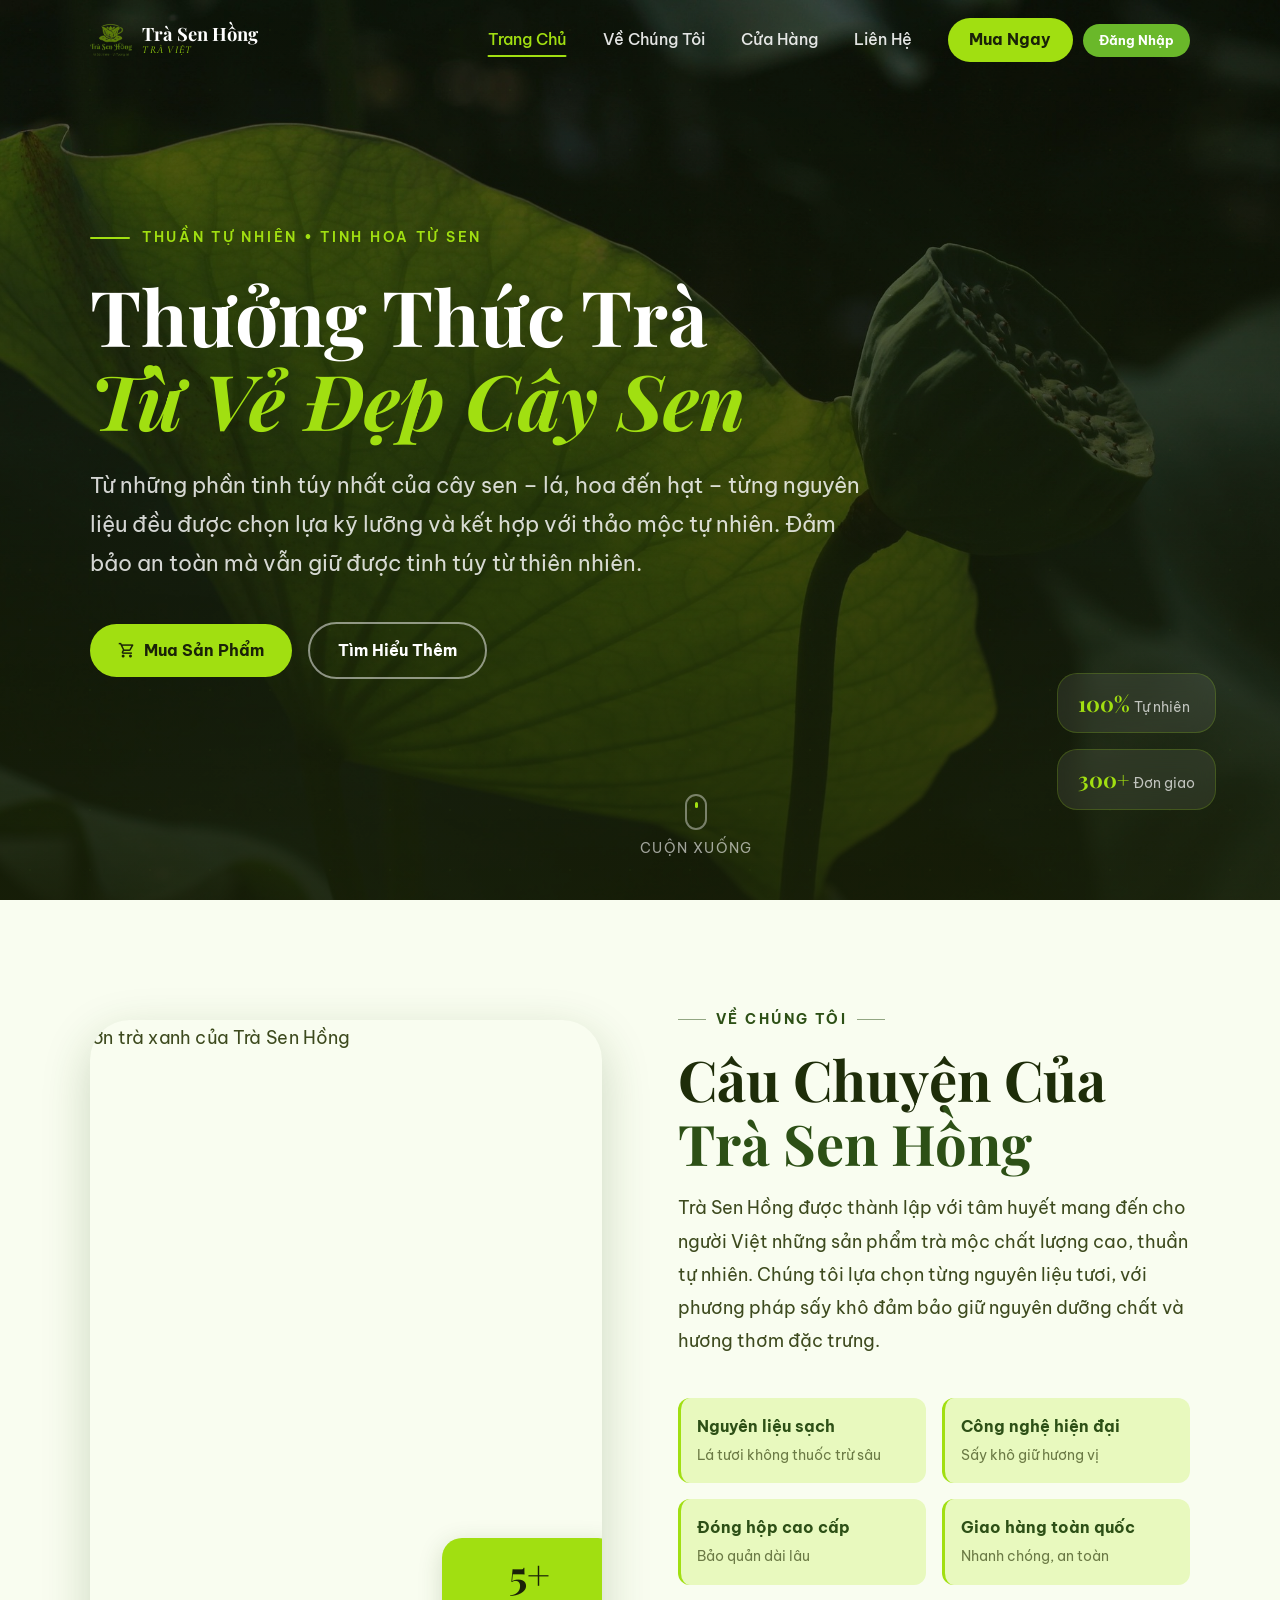
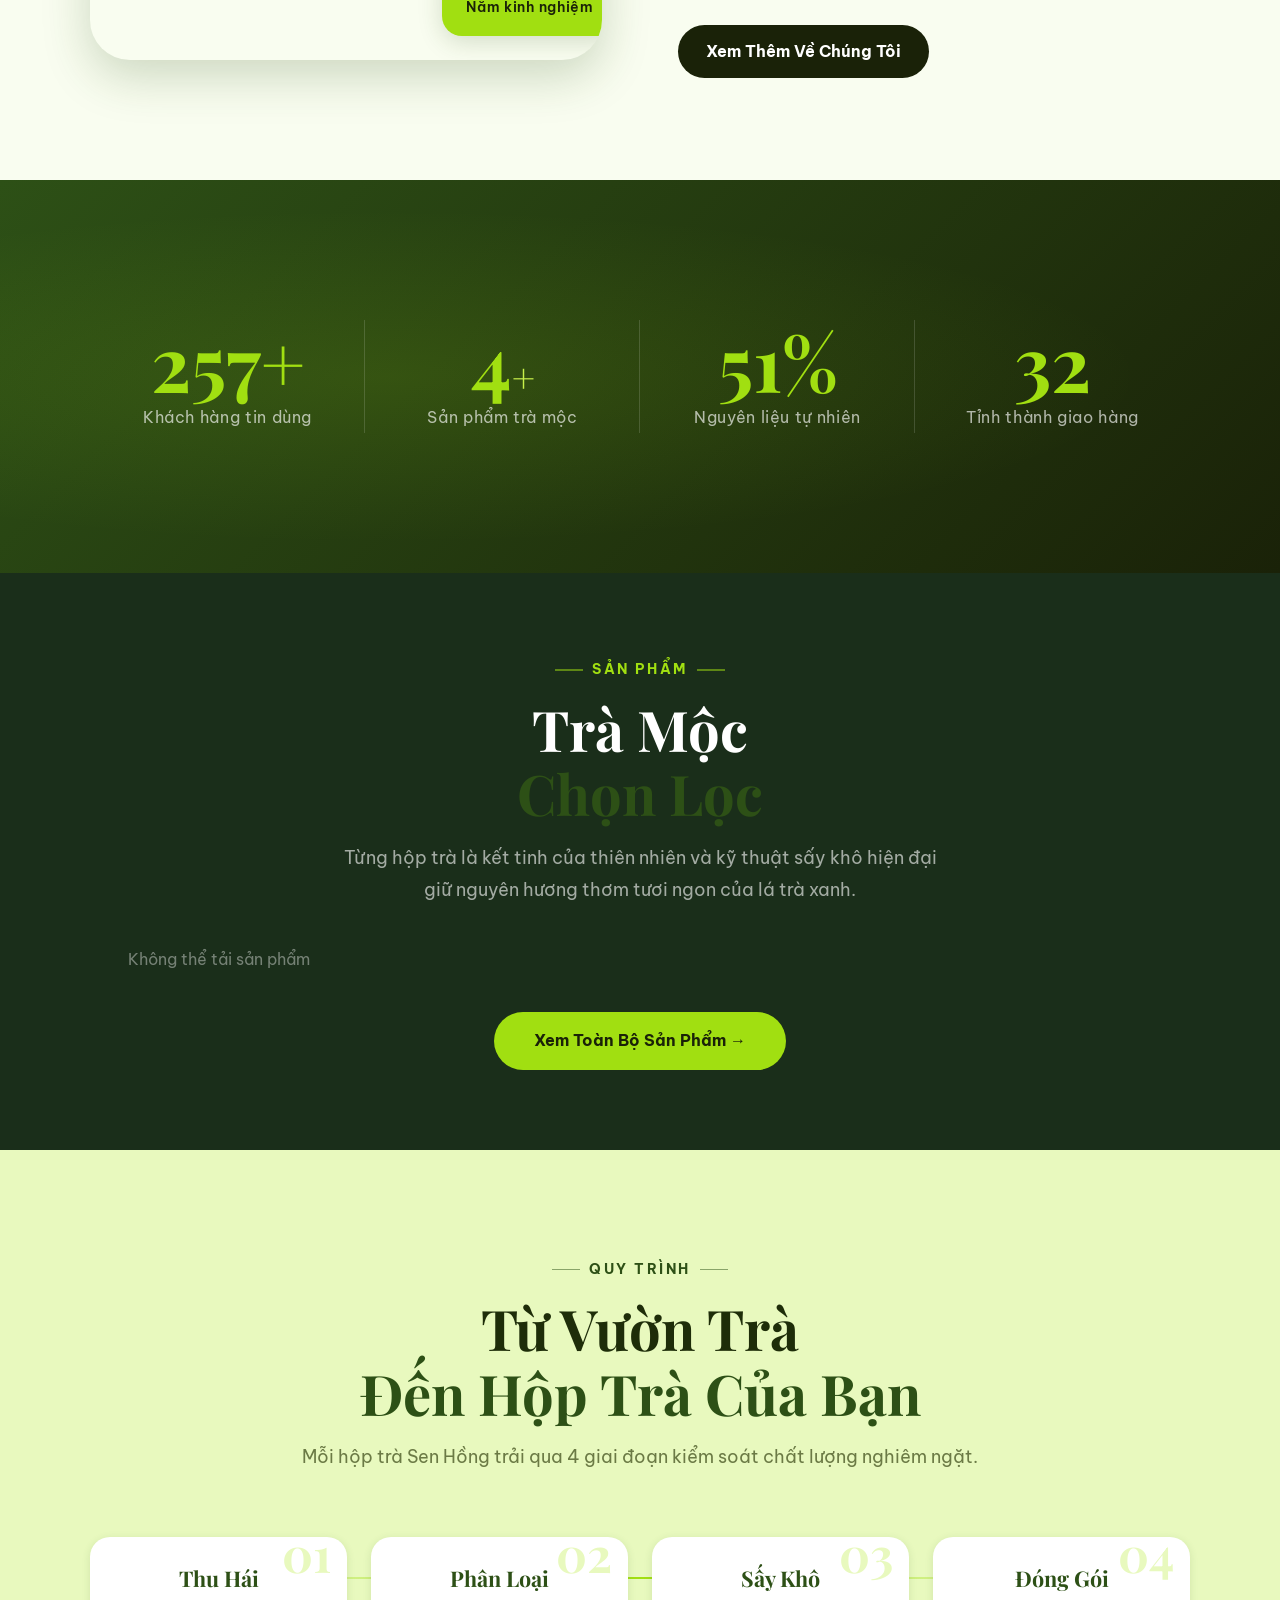
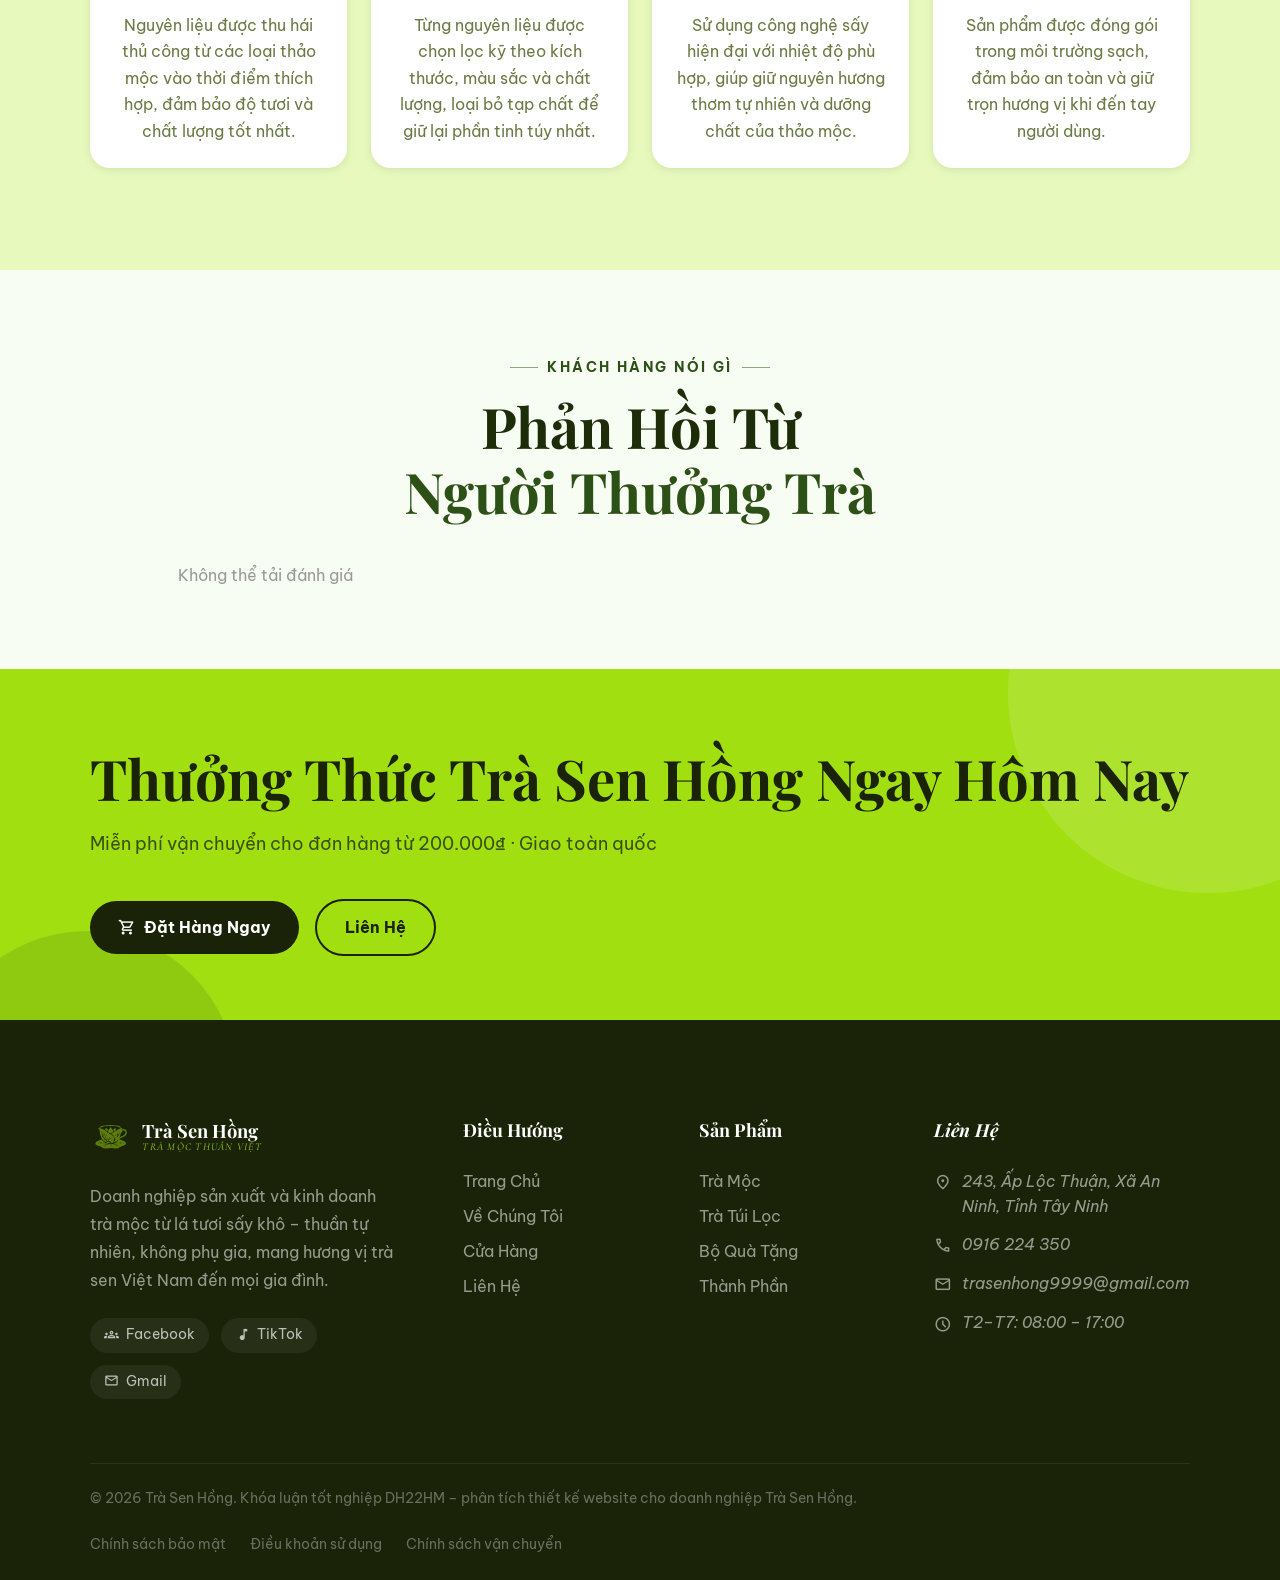
==== commit 8cc6f0d2: "remove emoji" ====
--- a/index.html
+++ b/index.html
@@ -217,10 +217,19 @@
         padding: 40px 0;
       }
     </style>
-  </head>
+      <link href="https://fonts.googleapis.com/css2?family=Material+Symbols+Outlined:opsz,wght,FILL,GRAD@20..48,100..700,0..1,-50..200" rel="stylesheet" />
+    <style>
+      .material-symbols-outlined {
+        font-size: 1.1em;
+        vertical-align: -0.15em;
+        line-height: 1;
+        font-variation-settings: 'FILL' 0, 'wght' 400, 'GRAD' 0, 'opsz' 24;
+      }
+    </style>
+</head>
   <body>
     <div class="page-loader" aria-hidden="true">
-      <div class="loader__logo">🌿 Trà Sen Hồng</div>
+      <div class="loader__logo">Trà Sen Hồng</div>
       <div class="loader__bar-wrap"><div class="loader__bar"></div></div>
     </div>
 
@@ -277,7 +286,7 @@
           href="shop.html"
           class="navbar__link"
           style="color: var(--clr-primary)"
-          >🛒 Mua Ngay</a
+          ><span class="material-symbols-outlined" aria-hidden="true">shopping_cart</span> Mua Ngay</a
         >
         <div id="navUserAreaMobile"></div>
       </nav>
@@ -315,7 +324,7 @@
           </p>
           <div class="hero__actions">
             <a href="shop.html" class="btn btn-primary ripple-wrap"
-              >🛒 Mua Sản Phẩm</a
+              ><span class="material-symbols-outlined" aria-hidden="true">shopping_cart</span> Mua Sản Phẩm</a
             >
             <a href="#about" class="btn btn-outline">Tìm Hiểu Thêm</a>
           </div>
@@ -459,7 +468,7 @@
           </p>
         </div>
         <div class="hp-product-grid" id="hpProductGrid">
-          <div class="hp-products-loading">🍃 Đang tải sản phẩm…</div>
+          <div class="hp-products-loading"><span class="material-symbols-outlined" aria-hidden="true">hourglass_empty</span> Đang tải sản phẩm…</div>
         </div>
         <div class="text-center" style="margin-top: 40px">
           <a
@@ -540,7 +549,7 @@
           </h2>
         </div>
         <div class="review-grid" id="reviewGrid">
-          <div class="reviews-loading">🍃 Đang tải đánh giá…</div>
+          <div class="reviews-loading"><span class="material-symbols-outlined" aria-hidden="true">hourglass_empty</span> Đang tải đánh giá…</div>
         </div>
       </div>
     </section>
@@ -559,7 +568,7 @@
           </div>
           <div class="cta-banner__actions">
             <a href="shop.html" class="btn btn-dark ripple-wrap"
-              >🛒 Đặt Hàng Ngay</a
+              ><span class="material-symbols-outlined" aria-hidden="true">shopping_cart</span> Đặt Hàng Ngay</a
             >
             <a
               href="contact.html"
@@ -608,19 +617,19 @@
                 class="footer__social-link"
                 target="_blank"
                 rel="noopener"
-                ><span>📘</span> Facebook</a
+                ><span class="material-symbols-outlined" aria-hidden="true">groups</span> Facebook</a
               >
               <a
                 href="https://www.tiktok.com/@trasenhongloan"
                 class="footer__social-link"
                 target="_blank"
                 rel="noopener"
-                ><span>🎵</span> TikTok</a
+                ><span class="material-symbols-outlined" aria-hidden="true">music_note</span> TikTok</a
               >
               <a
                 href="mailto:trasenhong9999@gmail.com"
                 class="footer__social-link"
-                ><span>✉️</span> Gmail</a
+                ><span class="material-symbols-outlined" aria-hidden="true">mail</span> Gmail</a
               >
             </div>
           </div>
@@ -662,17 +671,17 @@
             <h3 class="footer__col-title">Liên Hệ</h3>
             <ul class="footer__contact-items">
               <li class="footer__contact-item">
-                <span class="footer__contact-icon">📍</span
+                <span class="footer__contact-icon"><span class="material-symbols-outlined" aria-hidden="true">location_on</span></span
                 ><span>243, Ấp Lộc Thuận, Xã An Ninh, Tỉnh Tây Ninh</span>
               </li>
               <li class="footer__contact-item">
-                <span class="footer__contact-icon">📞</span
+                <span class="footer__contact-icon"><span class="material-symbols-outlined" aria-hidden="true">phone</span></span
                 ><a href="tel:+840916224350" style="color: inherit"
                   >0916 224 350</a
                 >
               </li>
               <li class="footer__contact-item">
-                <span class="footer__contact-icon">✉️</span
+                <span class="footer__contact-icon"><span class="material-symbols-outlined" aria-hidden="true">mail</span></span
                 ><a
                   href="mailto:trasenhong9999@gmail.com"
                   style="color: inherit"
@@ -680,7 +689,7 @@
                 >
               </li>
               <li class="footer__contact-item">
-                <span class="footer__contact-icon">🕐</span
+                <span class="footer__contact-icon"><span class="material-symbols-outlined" aria-hidden="true">schedule</span></span
                 ><span>T2–T7: 08:00 – 17:00</span>
               </li>
             </ul>
@@ -753,7 +762,7 @@
                 ${p.original_price ? `<span class="hp-card__price-old">${fmt(p.original_price)}</span>` : ""}
                 ${discount ? `<span style="background:#e8f5e9;color:#2d6a2d;font-size:.72rem;padding:2px 8px;border-radius:20px;font-weight:700">-${discount}%</span>` : ""}
               </div>
-              <button class="hp-card__btn" onclick="event.stopPropagation();location.href='shop.html'">🛒 Mua Ngay</button>
+              <button class="hp-card__btn" onclick="event.stopPropagation();location.href='shop.html'"><span class="material-symbols-outlined" aria-hidden="true">shopping_cart</span> Mua Ngay</button>
             </div>
           </div>`;
               })
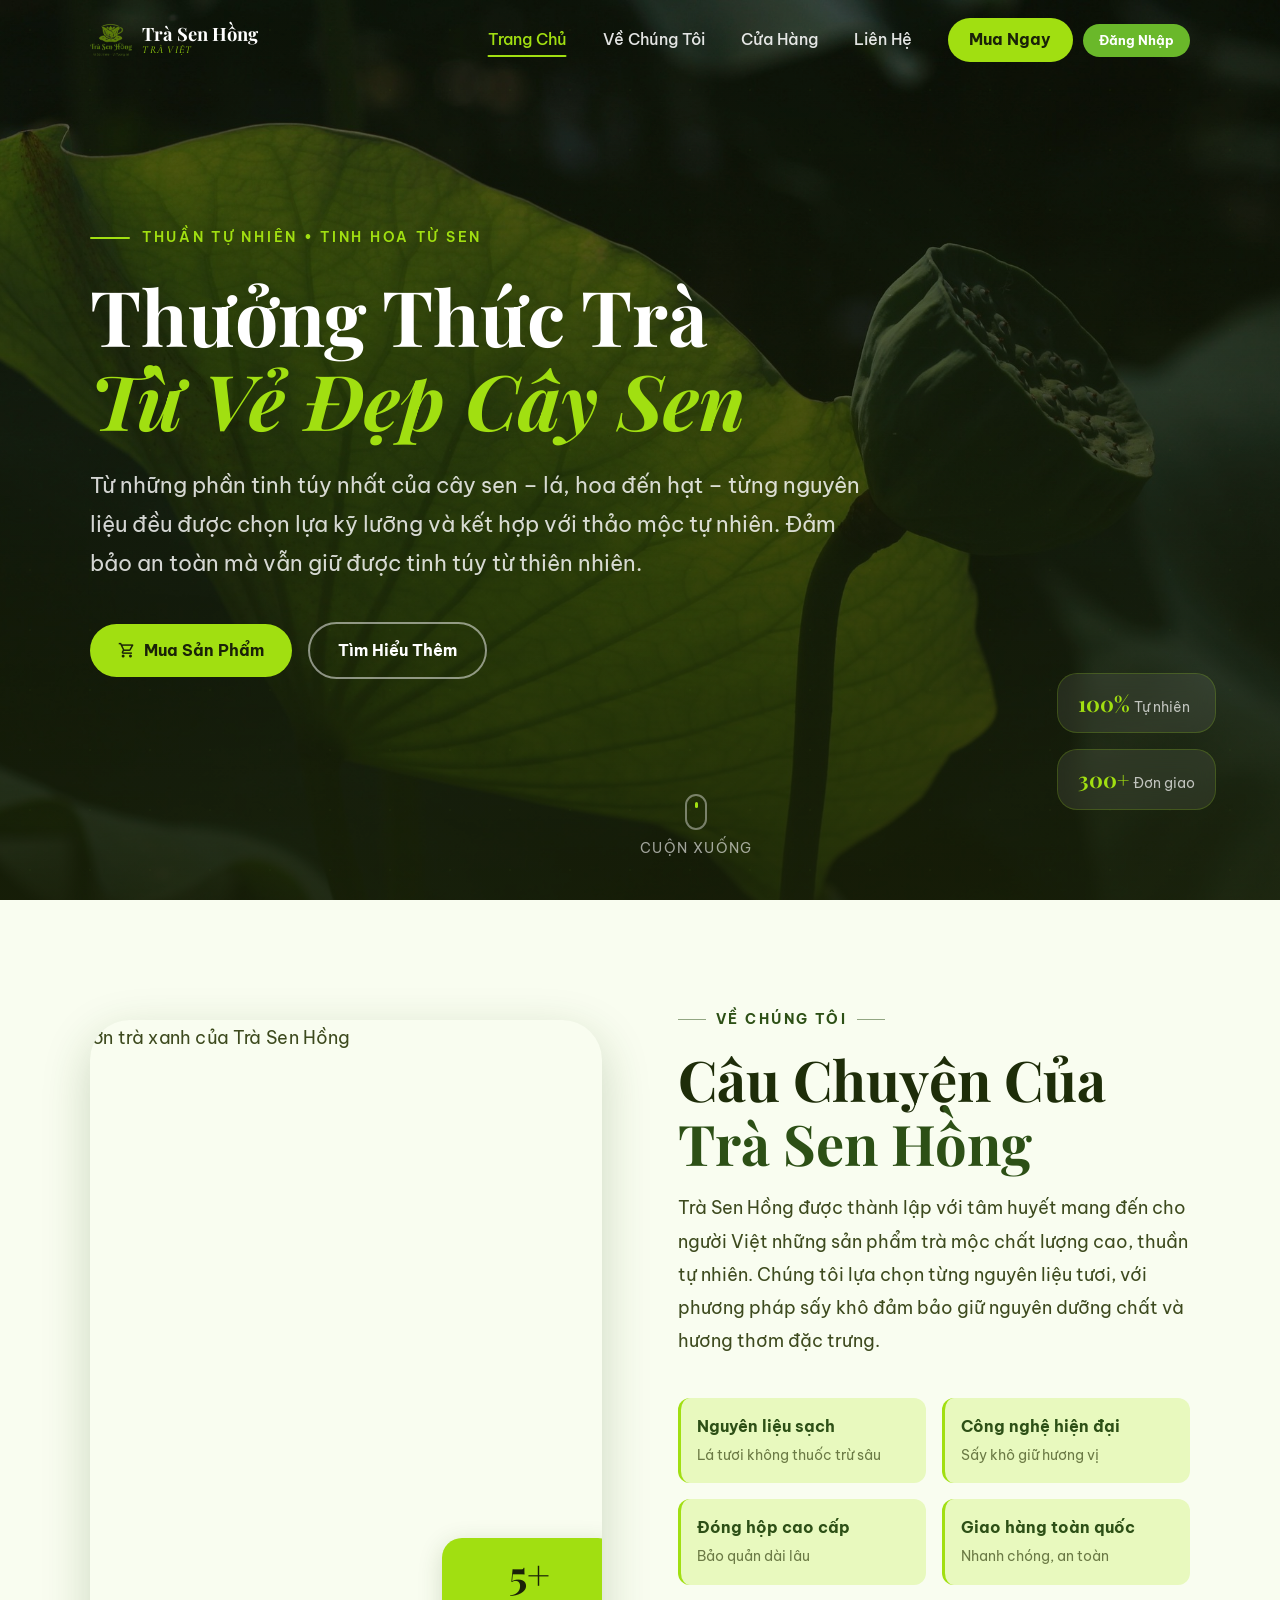
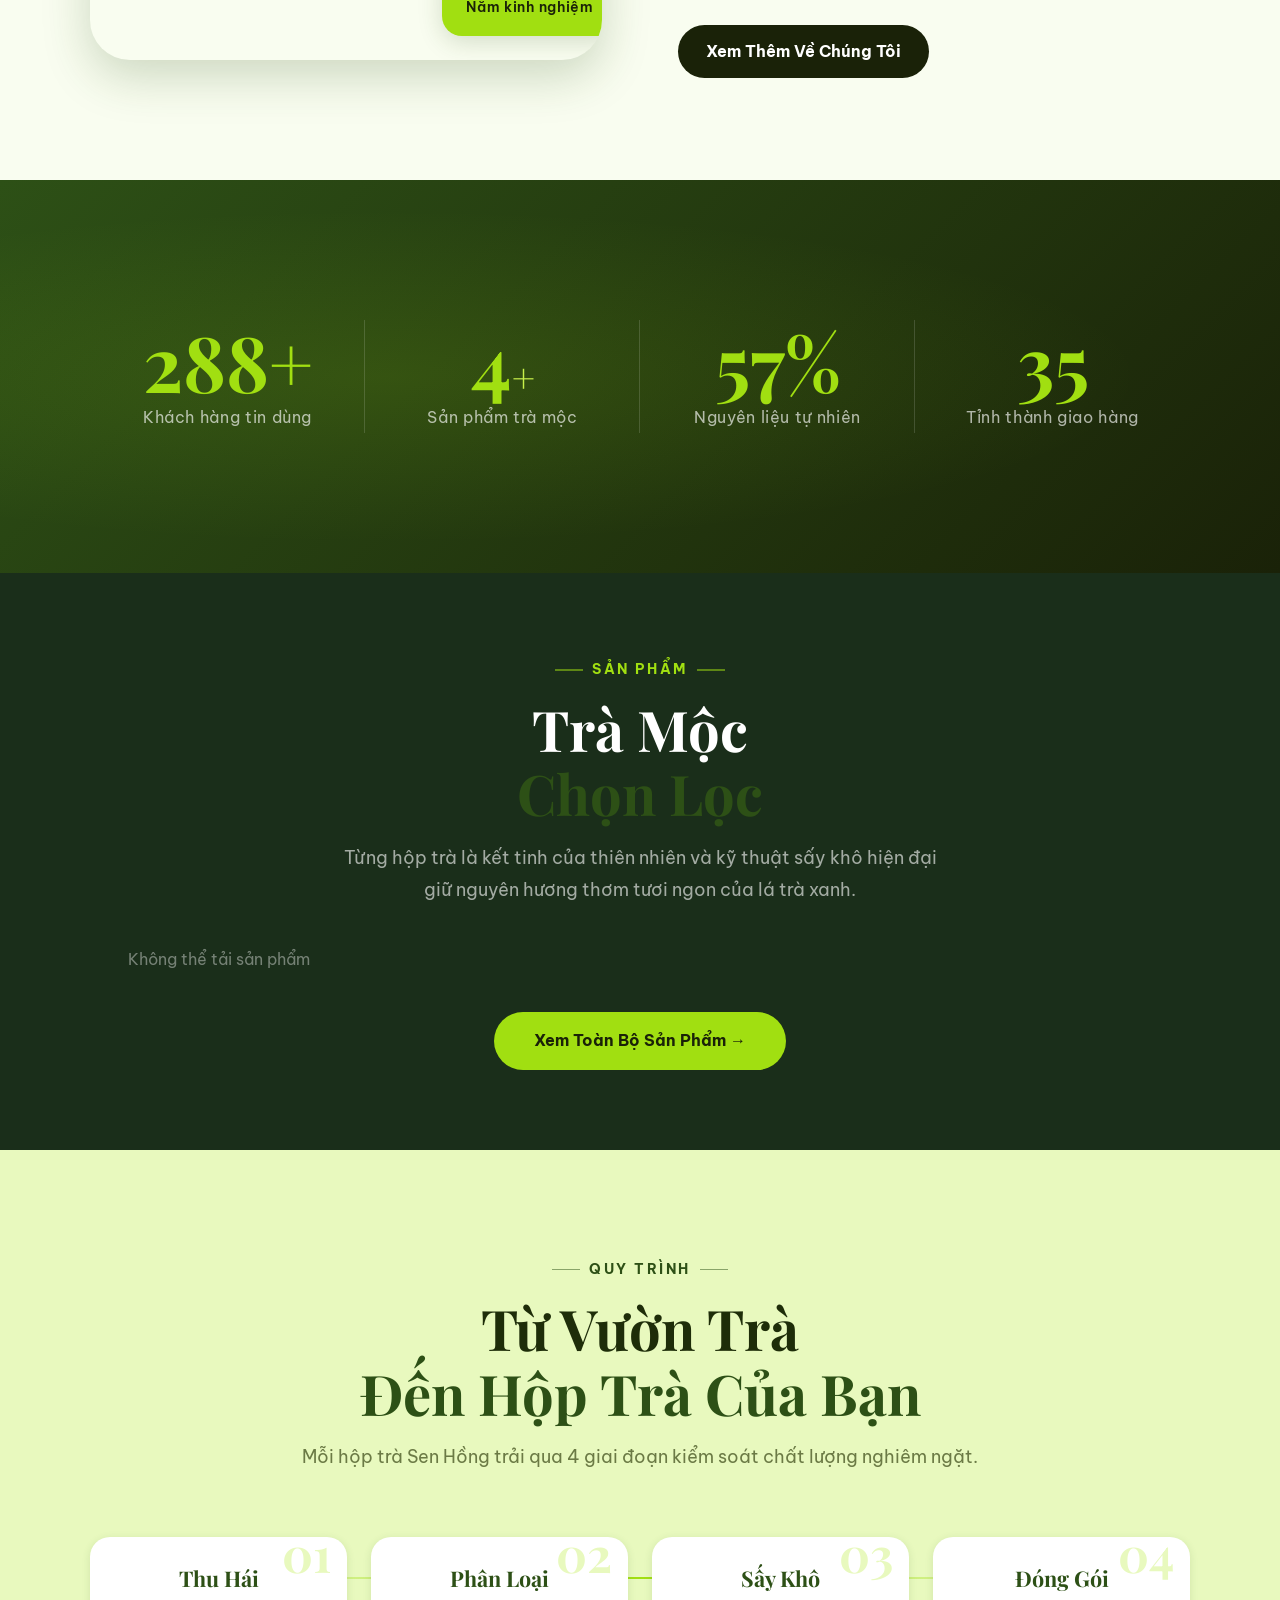
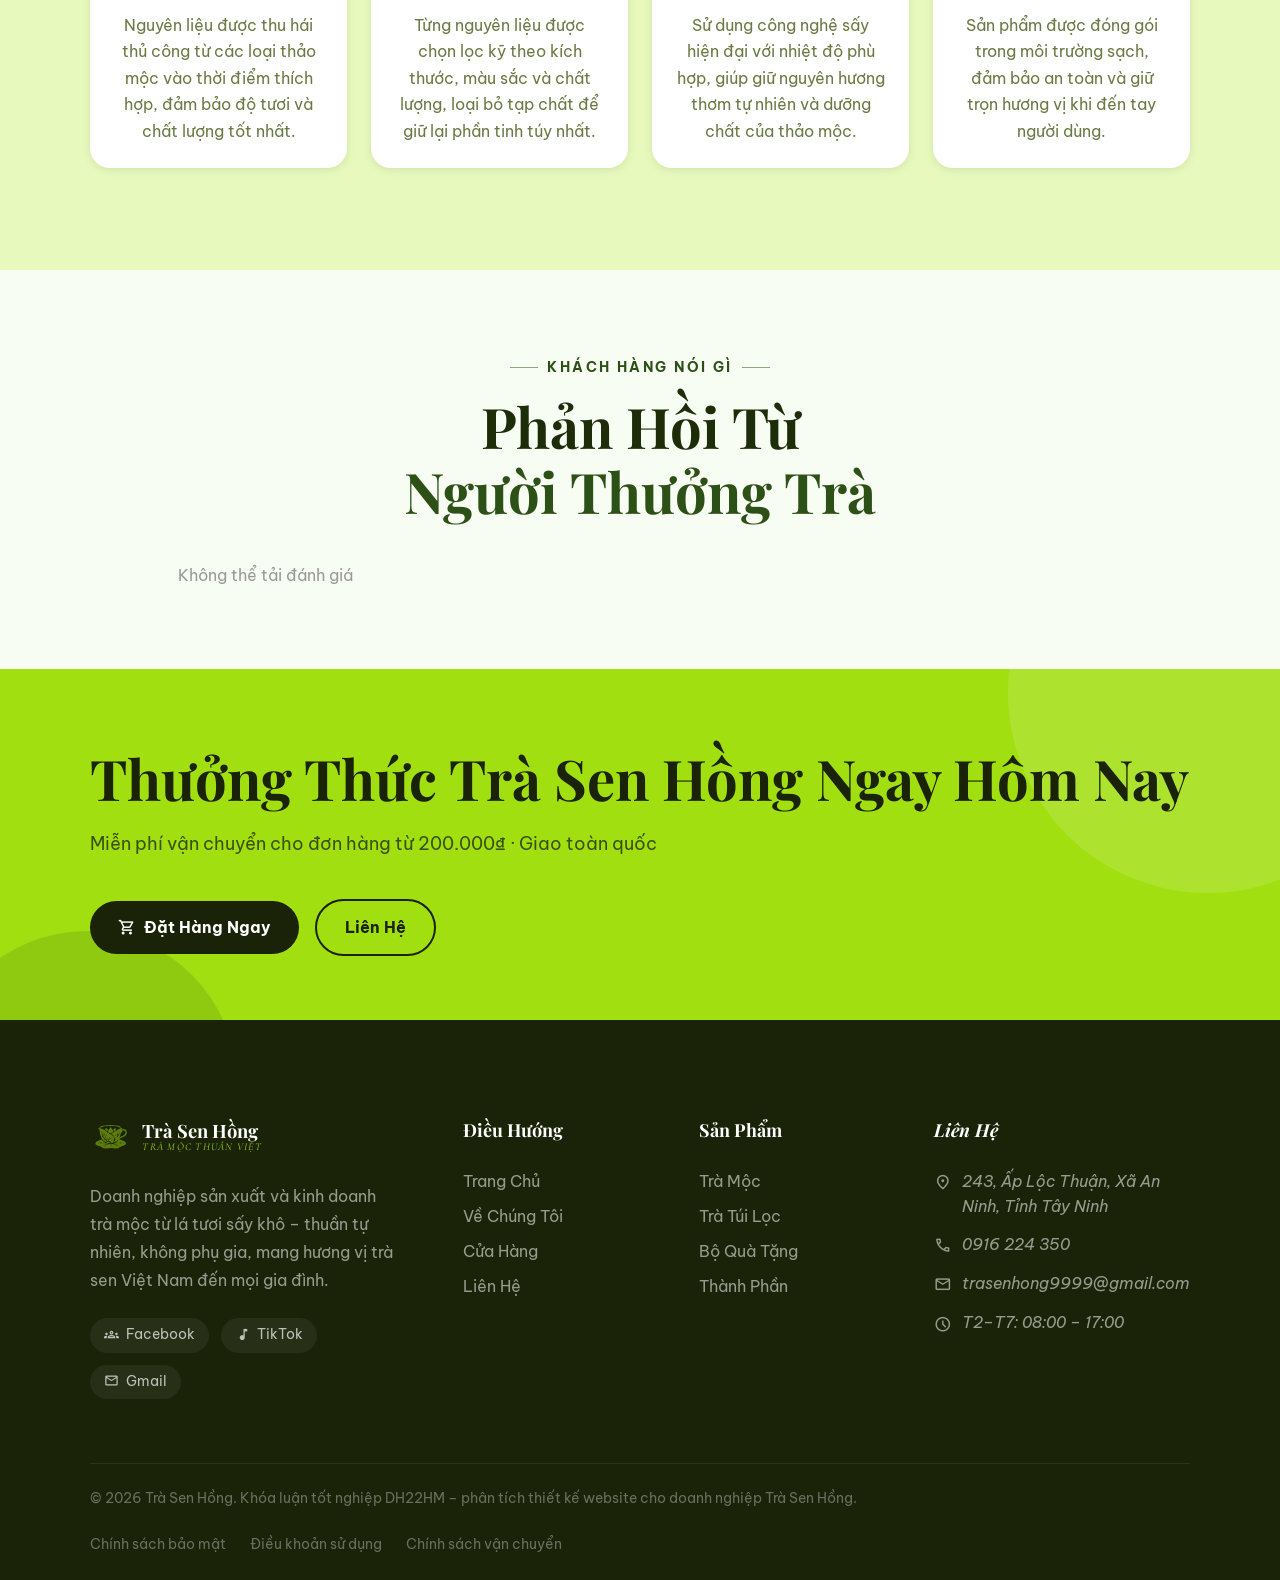
==== commit 56abe16b: "Add files via upload replace file" ====
--- a/index.html
+++ b/index.html
@@ -714,7 +714,7 @@
     <script src="js/api.js"></script>
     <script>
       (function () {
-        const BASE_URL = "http://localhost:3000";
+        const BASE_URL = "https://trasenhong-production.up.railway.app";
         const API_URL = BASE_URL + "/api";
         const fmt = (n) => n.toLocaleString("vi-VN") + "₫";
         const emojis = ["🍵", "🌿", "🎁", "🌸", "🫖", "🌺", "🏆", "🫙"];
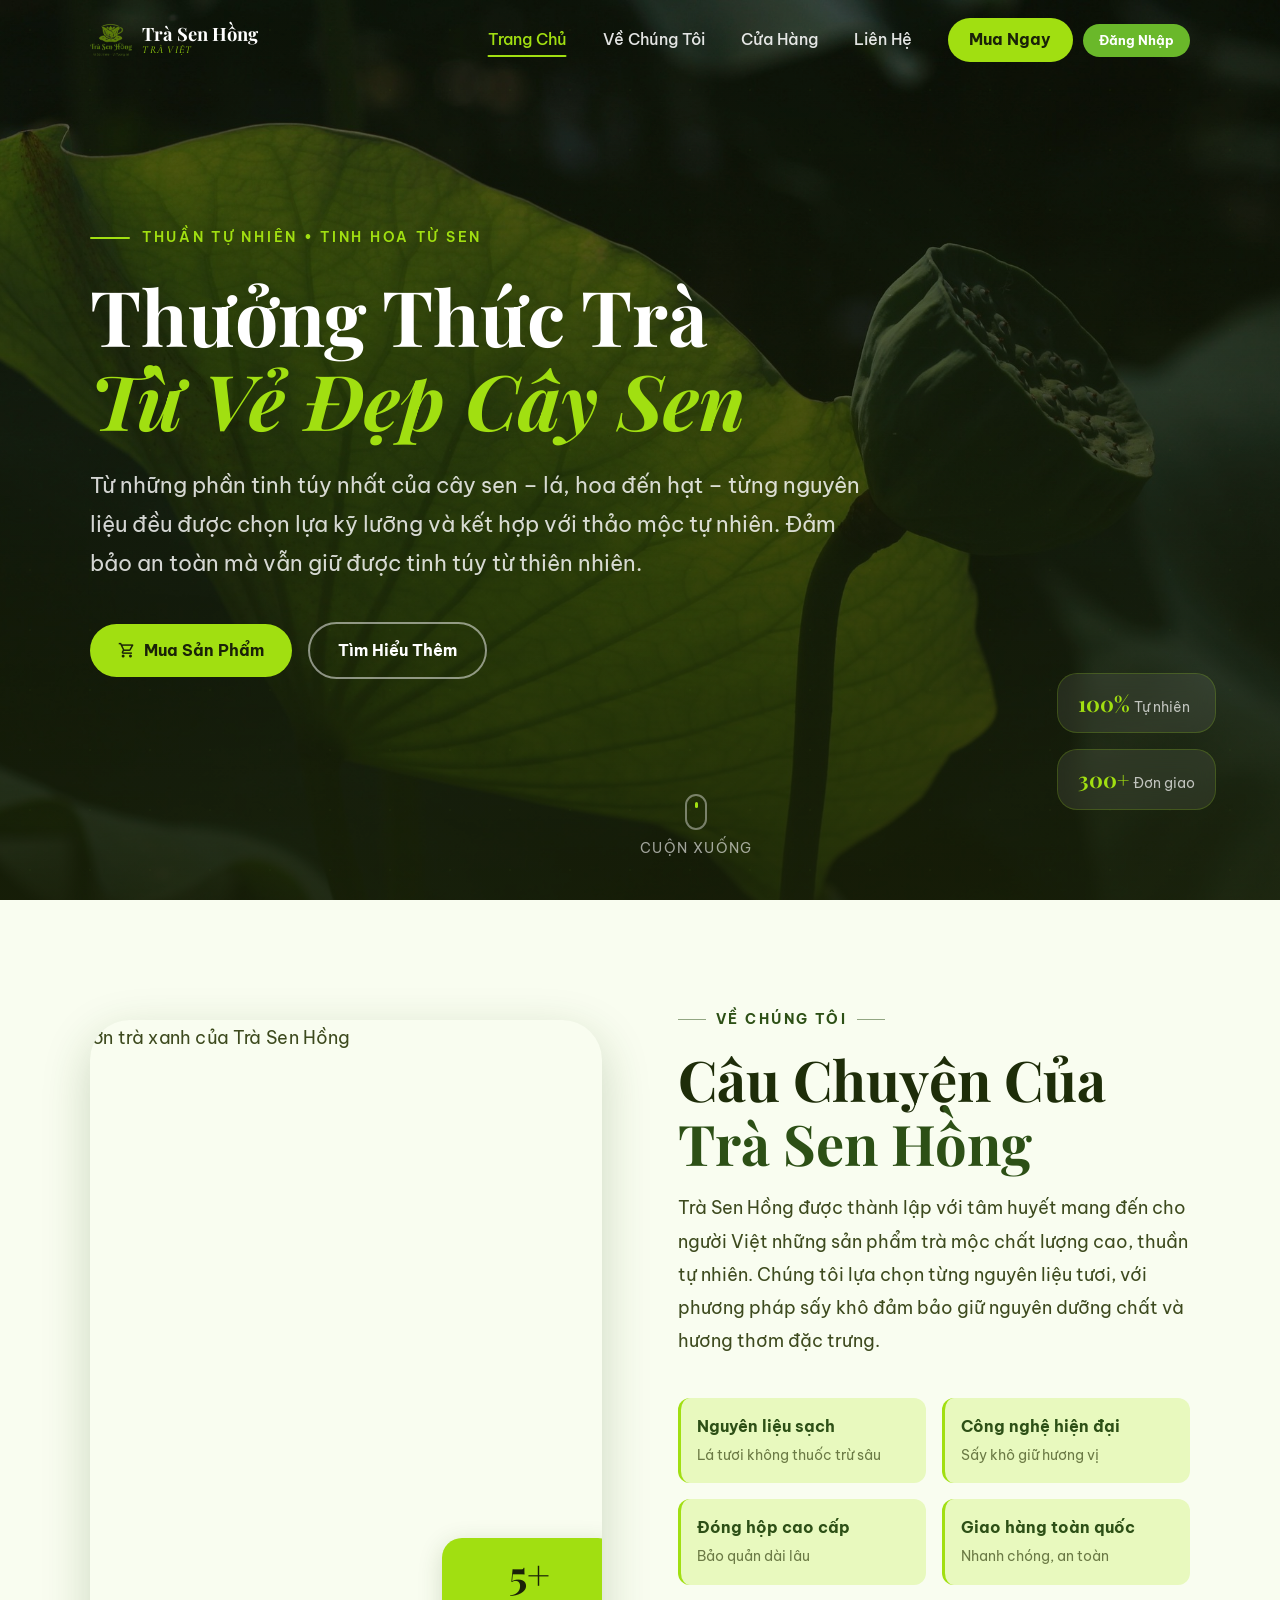
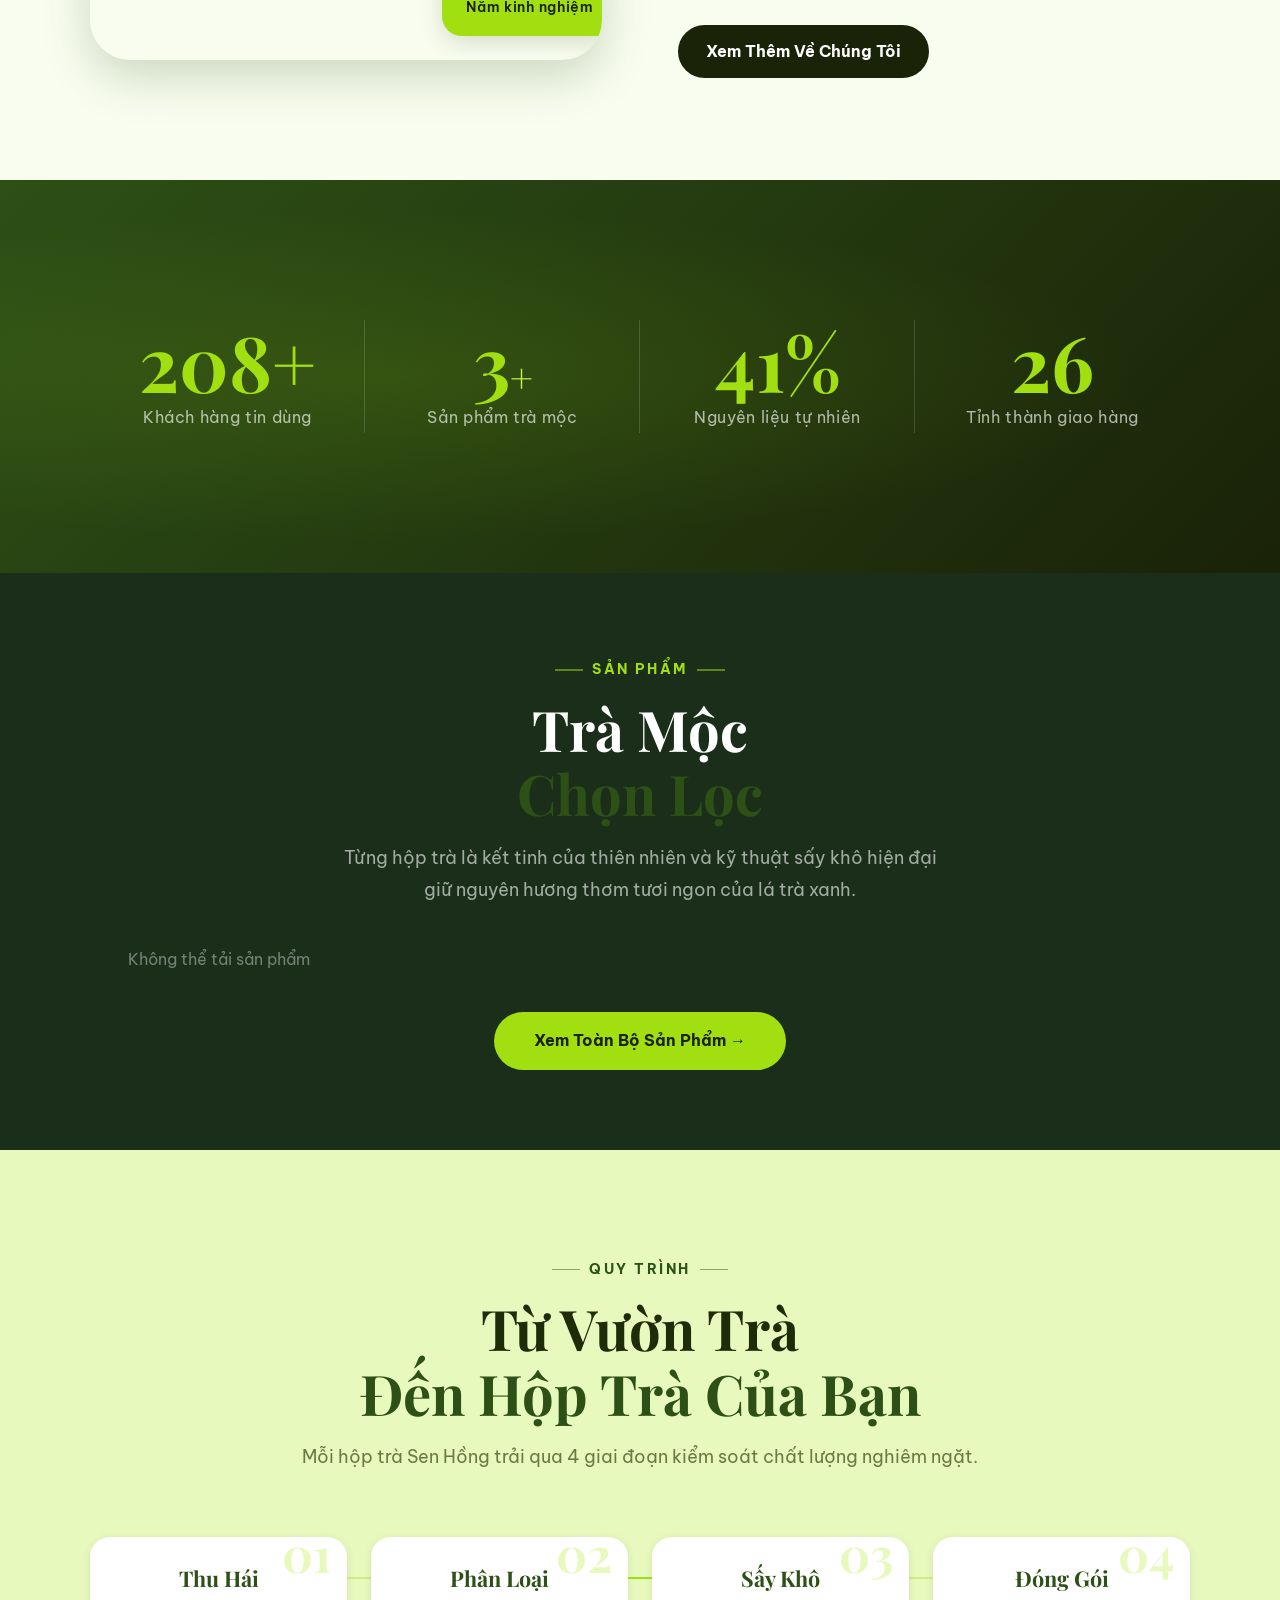
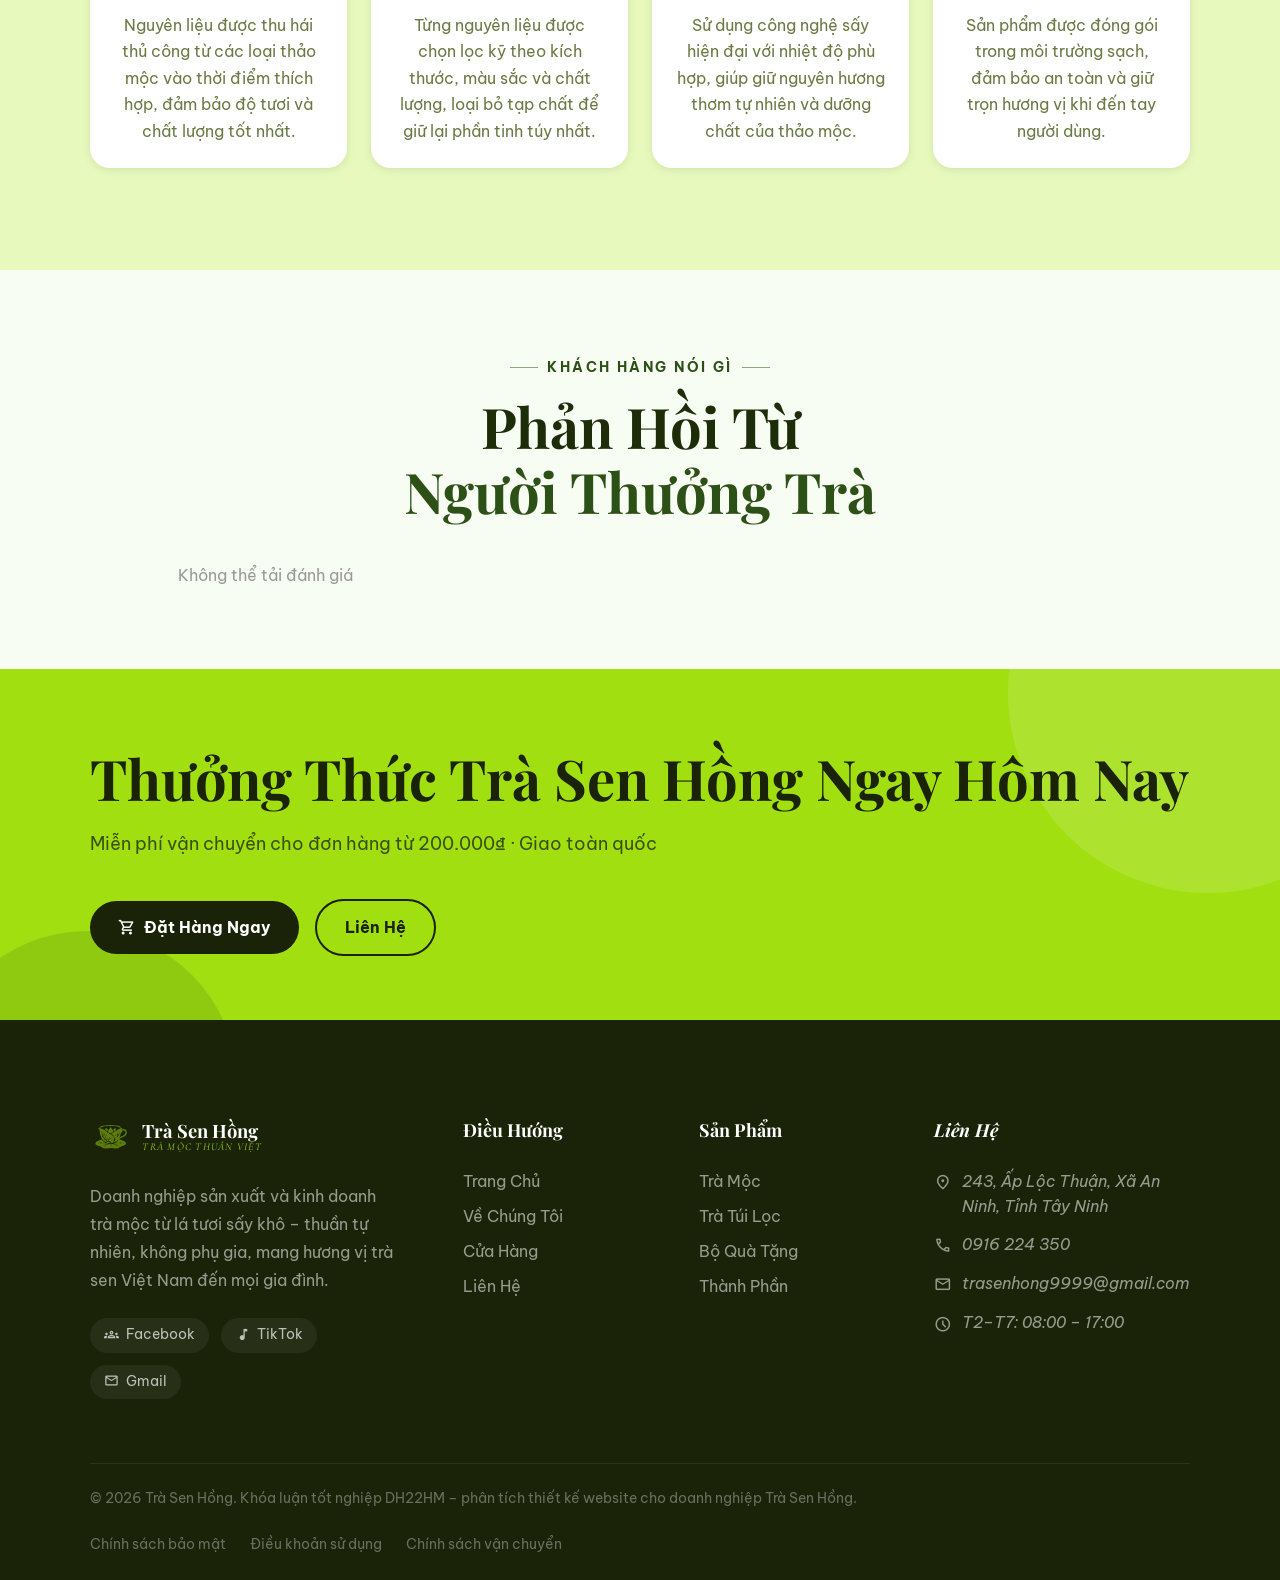
==== commit 4b31699a: "Update index.html" ====
--- a/index.html
+++ b/index.html
@@ -714,7 +714,7 @@
     <script src="js/api.js"></script>
     <script>
       (function () {
-        const BASE_URL = "https://trasenhong-production.up.railway.app";
+        const BASE_URL = "https://backend-production-ad956.up.railway.app/api";
         const API_URL = BASE_URL + "/api";
         const fmt = (n) => n.toLocaleString("vi-VN") + "₫";
         const emojis = ["🍵", "🌿", "🎁", "🌸", "🫖", "🌺", "🏆", "🫙"];
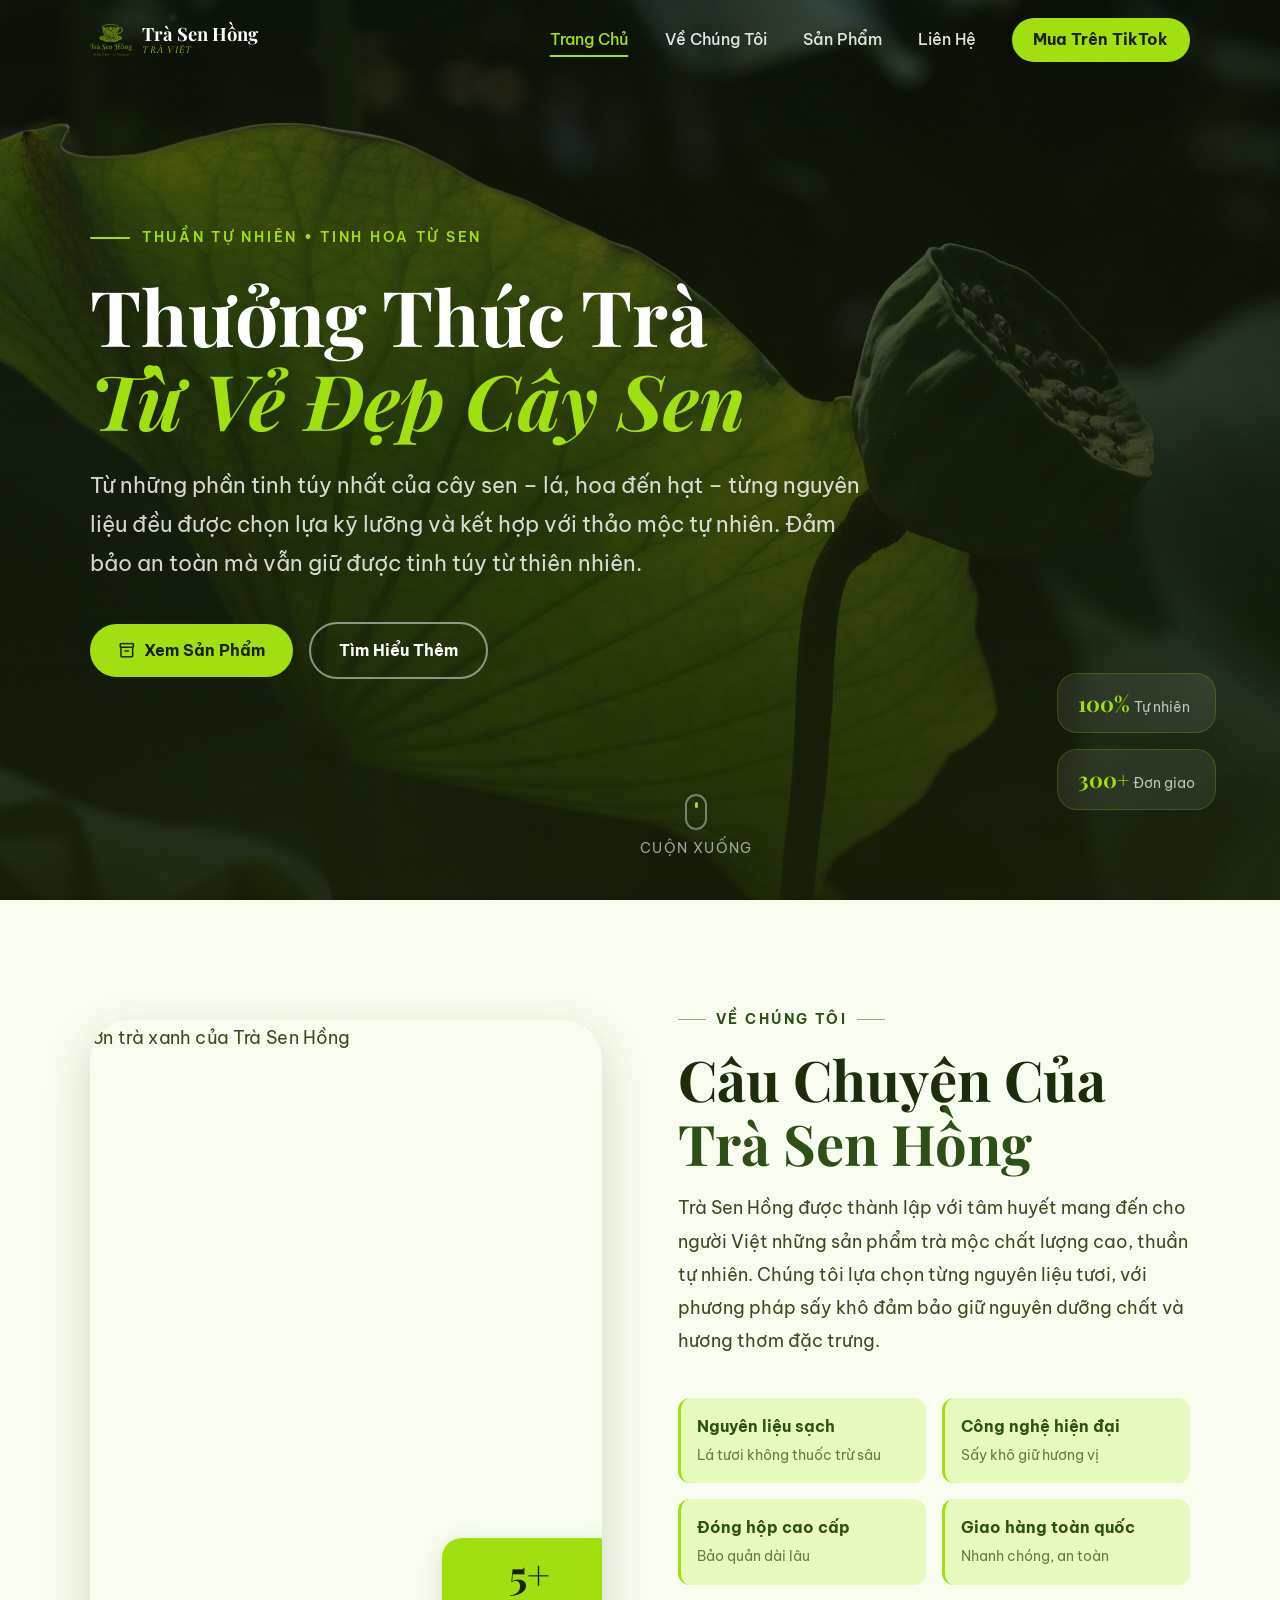
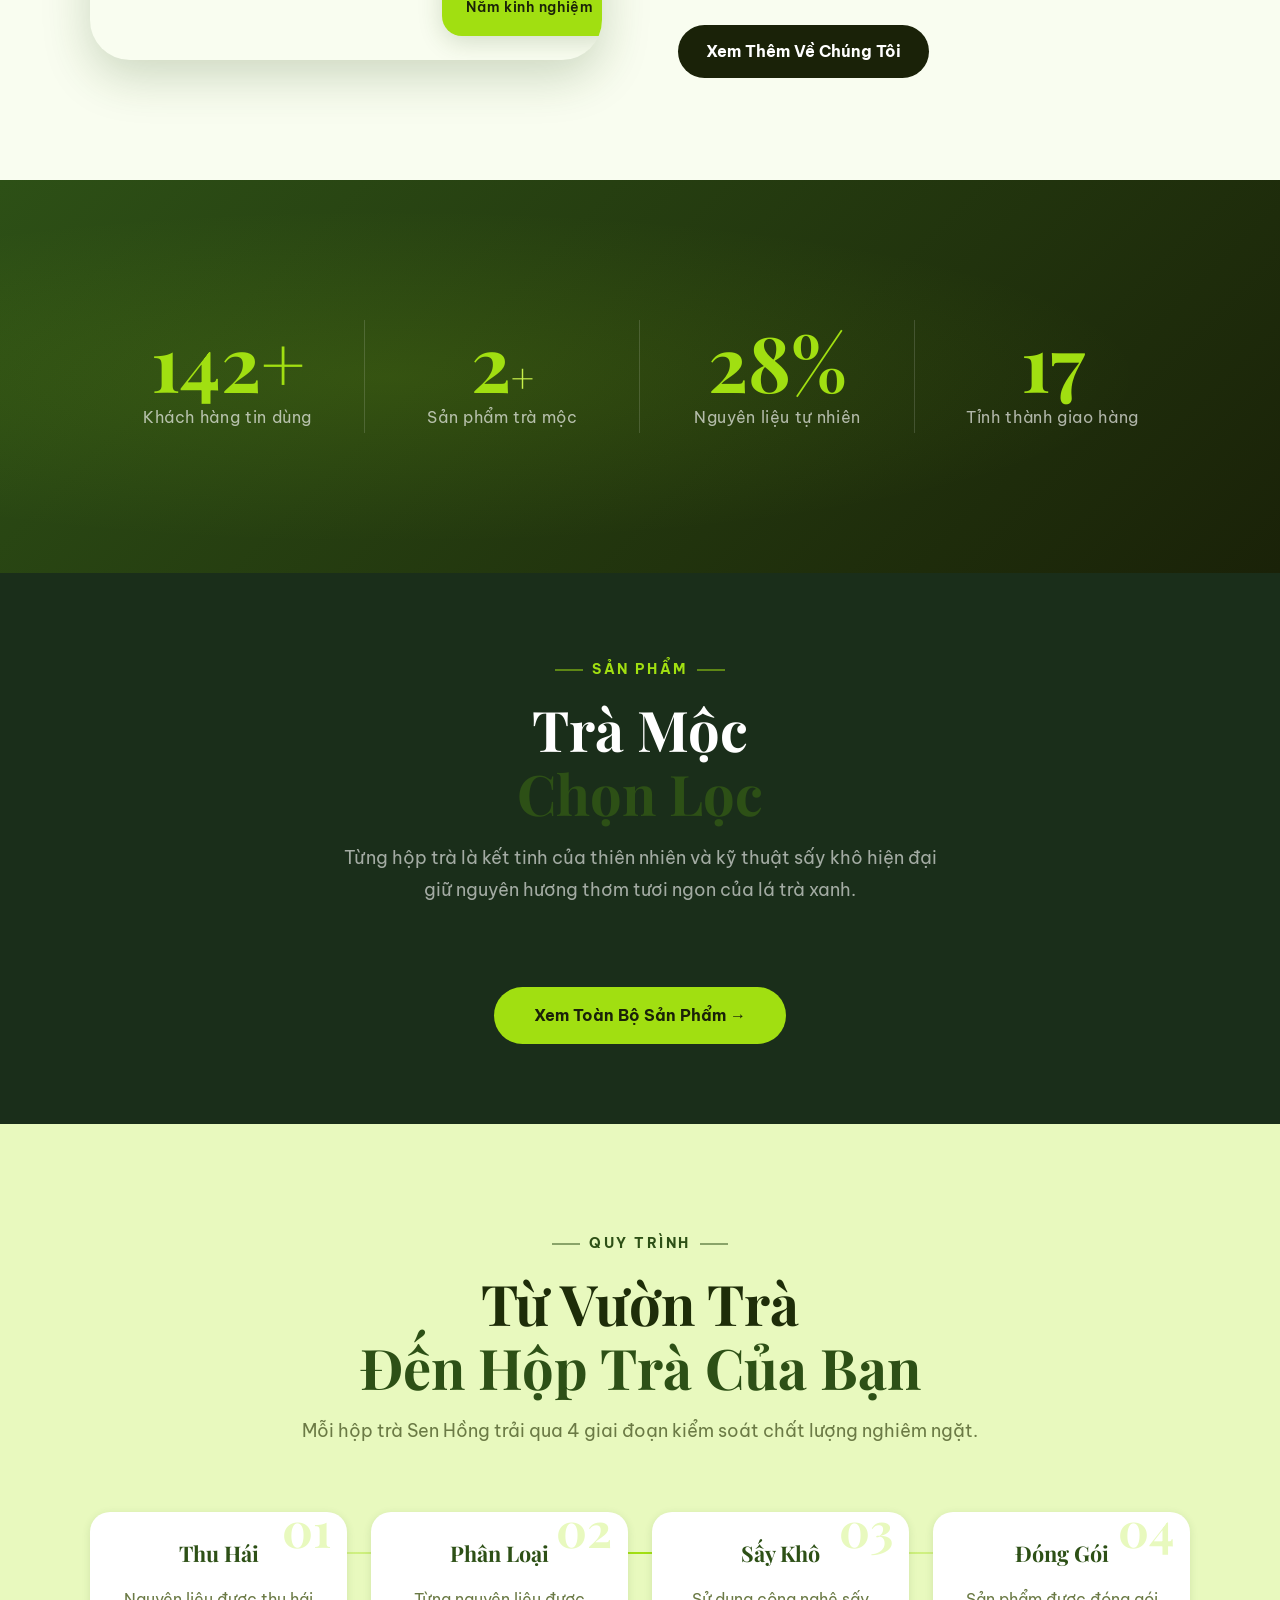
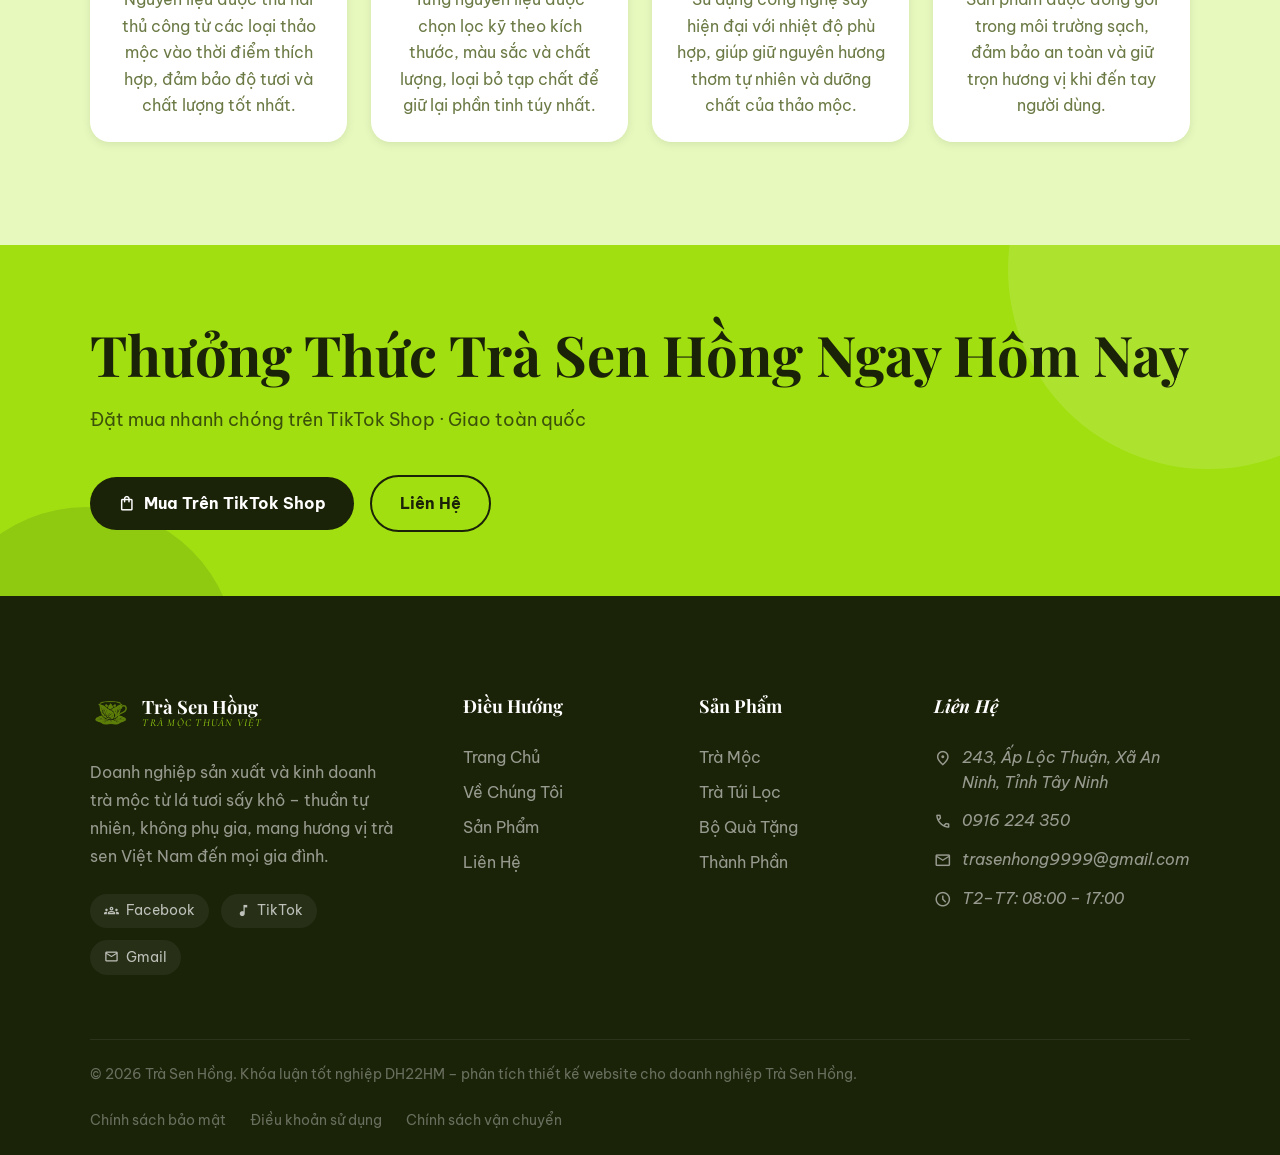
==== commit aec350f2: "Update index.html" ====
--- a/index.html
+++ b/index.html
@@ -256,16 +256,10 @@
         <nav class="navbar__menu" aria-label="Menu chính">
           <a href="index.html" class="navbar__link active">Trang Chủ</a>
           <a href="about.html" class="navbar__link">Về Chúng Tôi</a>
-          <a href="shop.html" class="navbar__link">Cửa Hàng</a>
+          <a href="shop.html" class="navbar__link">Sản Phẩm</a>
           <a href="contact.html" class="navbar__link">Liên Hệ</a>
-          <a href="shop.html" class="navbar__link navbar__cta ripple-wrap"
-            >Mua Ngay</a
-          >
-          <div
-            id="navUserArea"
-            style="display: flex; align-items: center; margin-left: 6px"
-          ></div>
-        </nav>
+          <a href="https://www.tiktok.com/@trasenhongloan" class="navbar__link navbar__cta ripple-wrap js-tiktok-shop" target="_blank" rel="noopener">Mua Trên TikTok</a>
+          </nav>
         <button
           class="navbar__hamburger"
           aria-label="Mở menu"
@@ -280,16 +274,10 @@
       <nav class="navbar__drawer" id="mobile-drawer" aria-label="Menu di động">
         <a href="index.html" class="navbar__link">Trang Chủ</a>
         <a href="about.html" class="navbar__link">Về Chúng Tôi</a>
-        <a href="shop.html" class="navbar__link">Cửa Hàng</a>
+        <a href="shop.html" class="navbar__link">Sản Phẩm</a>
         <a href="contact.html" class="navbar__link">Liên Hệ</a>
-        <a
-          href="shop.html"
-          class="navbar__link"
-          style="color: var(--clr-primary)"
-          ><span class="material-symbols-outlined" aria-hidden="true">shopping_cart</span> Mua Ngay</a
-        >
-        <div id="navUserAreaMobile"></div>
-      </nav>
+        <a href="https://www.tiktok.com/@trasenhongloan" class="navbar__link js-tiktok-shop" style="color: var(--clr-primary)" target="_blank" rel="noopener"><span class="material-symbols-outlined" aria-hidden="true">shopping_bag</span> Mua Trên TikTok</a>
+        </nav>
     </header>
 
     <!-- HERO -->
@@ -324,7 +312,7 @@
           </p>
           <div class="hero__actions">
             <a href="shop.html" class="btn btn-primary ripple-wrap"
-              ><span class="material-symbols-outlined" aria-hidden="true">shopping_cart</span> Mua Sản Phẩm</a
+              ><span class="material-symbols-outlined" aria-hidden="true">inventory_2</span> Xem Sản Phẩm</a
             >
             <a href="#about" class="btn btn-outline">Tìm Hiểu Thêm</a>
           </div>
@@ -447,7 +435,7 @@
       </div>
     </section>
 
-    <!-- SẢN PHẨM TỪ API -->
+    <!-- SẢN PHẨM (dữ liệu tĩnh trong js/products-data.js) -->
     <section
       class="hp-products"
       id="products"
@@ -468,7 +456,7 @@
           </p>
         </div>
         <div class="hp-product-grid" id="hpProductGrid">
-          <div class="hp-products-loading"><span class="material-symbols-outlined" aria-hidden="true">hourglass_empty</span> Đang tải sản phẩm…</div>
+          
         </div>
         <div class="text-center" style="margin-top: 40px">
           <a
@@ -536,24 +524,6 @@
     </section>
 
     <!-- ĐÁNH GIÁ TỪ DATABASE -->
-    <section
-      class="reviews-section"
-      id="reviews"
-      aria-labelledby="reviews-heading"
-    >
-      <div class="container">
-        <div class="text-center" data-reveal>
-          <p class="section-label">Khách Hàng Nói Gì</p>
-          <h2 class="section-heading" id="reviews-heading">
-            Phản Hồi Từ<br /><span>Người Thưởng Trà</span>
-          </h2>
-        </div>
-        <div class="review-grid" id="reviewGrid">
-          <div class="reviews-loading"><span class="material-symbols-outlined" aria-hidden="true">hourglass_empty</span> Đang tải đánh giá…</div>
-        </div>
-      </div>
-    </section>
-
     <!-- CTA -->
     <section class="cta-banner" id="cta" aria-labelledby="cta-heading">
       <div class="container">
@@ -563,13 +533,11 @@
               Thưởng Thức Trà Sen Hồng Ngay Hôm Nay
             </h2>
             <p class="cta-banner__desc">
-              Miễn phí vận chuyển cho đơn hàng từ 200.000₫ · Giao toàn quốc
+              Đặt mua nhanh chóng trên TikTok Shop · Giao toàn quốc
             </p>
           </div>
           <div class="cta-banner__actions">
-            <a href="shop.html" class="btn btn-dark ripple-wrap"
-              ><span class="material-symbols-outlined" aria-hidden="true">shopping_cart</span> Đặt Hàng Ngay</a
-            >
+            <a href="https://www.tiktok.com/@trasenhongloan" class="btn btn-dark ripple-wrap js-tiktok-shop" target="_blank" rel="noopener"><span class="material-symbols-outlined" aria-hidden="true">shopping_bag</span> Mua Trên TikTok Shop</a>
             <a
               href="contact.html"
               class="btn"
@@ -640,7 +608,7 @@
               <li>
                 <a href="about.html" class="footer__link">Về Chúng Tôi</a>
               </li>
-              <li><a href="shop.html" class="footer__link">Cửa Hàng</a></li>
+              <li><a href="shop.html" class="footer__link">Sản Phẩm</a></li>
               <li><a href="contact.html" class="footer__link">Liên Hệ</a></li>
             </ul>
           </nav>
@@ -708,108 +676,52 @@
         </div>
       </div>
     </footer>
-    <script src="js/auth.js"></script>
     <script src="js/main.js"></script>
     <script src="js/navbar.js"></script>
-    <script src="js/api.js"></script>
+    <script src="js/products-data.js"></script>
     <script>
       (function () {
-        const BASE_URL = "https://backend-production-ad956.up.railway.app/api";
-        const API_URL = BASE_URL + "/api";
+        const { PRODUCTS, CATEGORIES, TIKTOK_SHOP_URL, SHOW_PRICE } = window.TSH;
         const fmt = (n) => n.toLocaleString("vi-VN") + "₫";
         const emojis = ["🍵", "🌿", "🎁", "🌸", "🫖", "🌺", "🏆", "🫙"];
         const getEmoji = (id) => emojis[(id - 1) % emojis.length] || "🍵";
-        const catMap = {
-          "tra-moc": "Trà Mộc",
-          "tra-tui-loc": "Trà Túi Lọc",
-          "qua-tang": "Bộ Quà Tặng",
-          "thanh-phan": "Thành Phần",
-        };
-
-        // ── Load sản phẩm ──
-        async function loadProducts() {
-          const grid = document.getElementById("hpProductGrid");
-          try {
-            const res = await fetch(`${API_URL}/products?limit=4&sort=newest`);
-            const data = await res.json();
-            if (!data.success || !data.rows.length) {
-              grid.innerHTML =
-                "<p style='color:#aaa;text-align:center'>Chưa có sản phẩm</p>";
-              return;
-            }
-            grid.innerHTML = data.rows
-              .map((p) => {
-                const imgSrc = p.images?.length
-                  ? p.images[0].startsWith("http")
-                    ? p.images[0]
-                    : BASE_URL + p.images[0]
-                  : null;
-
-                const discount = p.original_price
-                  ? Math.round((1 - p.price / p.original_price) * 100)
-                  : 0;
-                const imgBlock = imgSrc
-                  ? `<div class="hp-card__img-wrap"><img src="${imgSrc}" alt="${p.name}" loading="lazy"></div>`
-                  : `<div class="hp-card__img-wrap"><div class="hp-card__emoji">${getEmoji(p.id)}</div></div>`;
-                return `
+
+        const grid = document.getElementById("hpProductGrid");
+        grid.innerHTML = PRODUCTS.slice(0, 4)
+          .map((p) => {
+            const discount = p.originalPrice
+              ? Math.round((1 - p.price / p.originalPrice) * 100)
+              : 0;
+            const imgBlock = p.images && p.images.length
+              ? `<div class="hp-card__img-wrap"><img src="${p.images[0]}" alt="${p.name}" loading="lazy"></div>`
+              : `<div class="hp-card__img-wrap"><div class="hp-card__emoji">${getEmoji(p.id)}</div></div>`;
+            const priceBlock = SHOW_PRICE
+              ? `<div class="hp-card__price">
+                  <span class="hp-card__price-cur">${fmt(p.price)}</span>
+                  ${p.originalPrice ? `<span class="hp-card__price-old">${fmt(p.originalPrice)}</span>` : ""}
+                  ${discount ? `<span style="background:#e8f5e9;color:#2d6a2d;font-size:.72rem;padding:2px 8px;border-radius:20px;font-weight:700">-${discount}%</span>` : ""}
+                </div>`
+              : "";
+            return `
           <div class="hp-card" onclick="location.href='shop.html'">
             ${imgBlock}
             <div class="hp-card__body">
-              <p class="hp-card__cat">${catMap[p.category_slug] || p.category_slug}</p>
+              <p class="hp-card__cat">${CATEGORIES[p.category] || p.category}</p>
               <h3 class="hp-card__name">${p.name}</h3>
-              <div class="hp-card__price">
-                <span class="hp-card__price-cur">${fmt(p.price)}</span>
-                ${p.original_price ? `<span class="hp-card__price-old">${fmt(p.original_price)}</span>` : ""}
-                ${discount ? `<span style="background:#e8f5e9;color:#2d6a2d;font-size:.72rem;padding:2px 8px;border-radius:20px;font-weight:700">-${discount}%</span>` : ""}
-              </div>
-              <button class="hp-card__btn" onclick="event.stopPropagation();location.href='shop.html'"><span class="material-symbols-outlined" aria-hidden="true">shopping_cart</span> Mua Ngay</button>
+              ${priceBlock}
+              <button class="hp-card__btn" data-buy="${p.id}"><span class="material-symbols-outlined" aria-hidden="true">shopping_bag</span> Mua trên TikTok Shop</button>
             </div>
           </div>`;
-              })
-              .join("");
-          } catch (e) {
-            grid.innerHTML =
-              "<p style='color:rgba(255,255,255,.4);text-align:center'>Không thể tải sản phẩm</p>";
-          }
-        }
-
-        // ── Load đánh giá ──
-        async function loadReviews() {
-          const grid = document.getElementById("reviewGrid");
-          try {
-            const res = await fetch(`${API_URL}/reviews?limit=5`);
-            const data = await res.json();
-            if (!data.success || !data.reviews.length) {
-              grid.innerHTML =
-                "<p style='color:#999;text-align:center'>Chưa có đánh giá</p>";
-              return;
-            }
-            grid.innerHTML = data.reviews
-              .map((r) => {
-                const stars = "★".repeat(r.rating) + "☆".repeat(5 - r.rating);
-                const initial = r.name.trim().charAt(0).toUpperCase();
-                return `
-          <div class="review-card">
-            <div class="review-card__stars">${stars}</div>
-            <p class="review-card__text">${r.content}</p>
-            <div class="review-card__author">
-              <div class="review-card__avatar">${initial}</div>
-              <div>
-                <p class="review-card__name">${r.name}</p>
-                <p class="review-card__loc">${r.location || ""}</p>
-              </div>
-            </div>
-          </div>`;
-              })
-              .join("");
-          } catch (e) {
-            grid.innerHTML =
-              "<p style='color:#999;text-align:center'>Không thể tải đánh giá</p>";
-          }
-        }
-
-        loadProducts();
-        loadReviews();
+          })
+          .join("");
+
+        grid.addEventListener("click", (e) => {
+          const btn = e.target.closest("[data-buy]");
+          if (!btn) return;
+          e.stopPropagation();
+          const p = PRODUCTS.find((x) => x.id === +btn.dataset.buy);
+          window.open((p && p.tiktok) || TIKTOK_SHOP_URL, "_blank", "noopener");
+        });
       })();
     </script>
   </body>
--- a/css/main.css
+++ b/css/main.css
@@ -406,10 +406,22 @@
   background: transparent;
 }
 .navbar.scrolled {
+  background: transparent;
+  box-shadow: 0 2px 24px rgba(0, 0, 0, 0.3);
+}
+/* Dùng ::before để áp backdrop-filter thay vì áp trực tiếp lên .navbar.
+   Lý do: backdrop-filter/filter/transform trên .navbar sẽ tạo ra một
+   "containing block" mới cho các phần tử con có position:fixed (như
+   .navbar__drawer), khiến menu mobile bị "fixed" theo khung .navbar
+   thay vì theo toàn màn hình khi trang đã cuộn (có class .scrolled). */
+.navbar.scrolled::before {
+  content: "";
+  position: absolute;
+  inset: 0;
+  z-index: -1;
   background: rgba(26, 34, 8, 0.92);
   backdrop-filter: blur(16px);
   -webkit-backdrop-filter: blur(16px);
-  box-shadow: 0 2px 24px rgba(0, 0, 0, 0.3);
 }
 .navbar__inner {
   display: flex;
